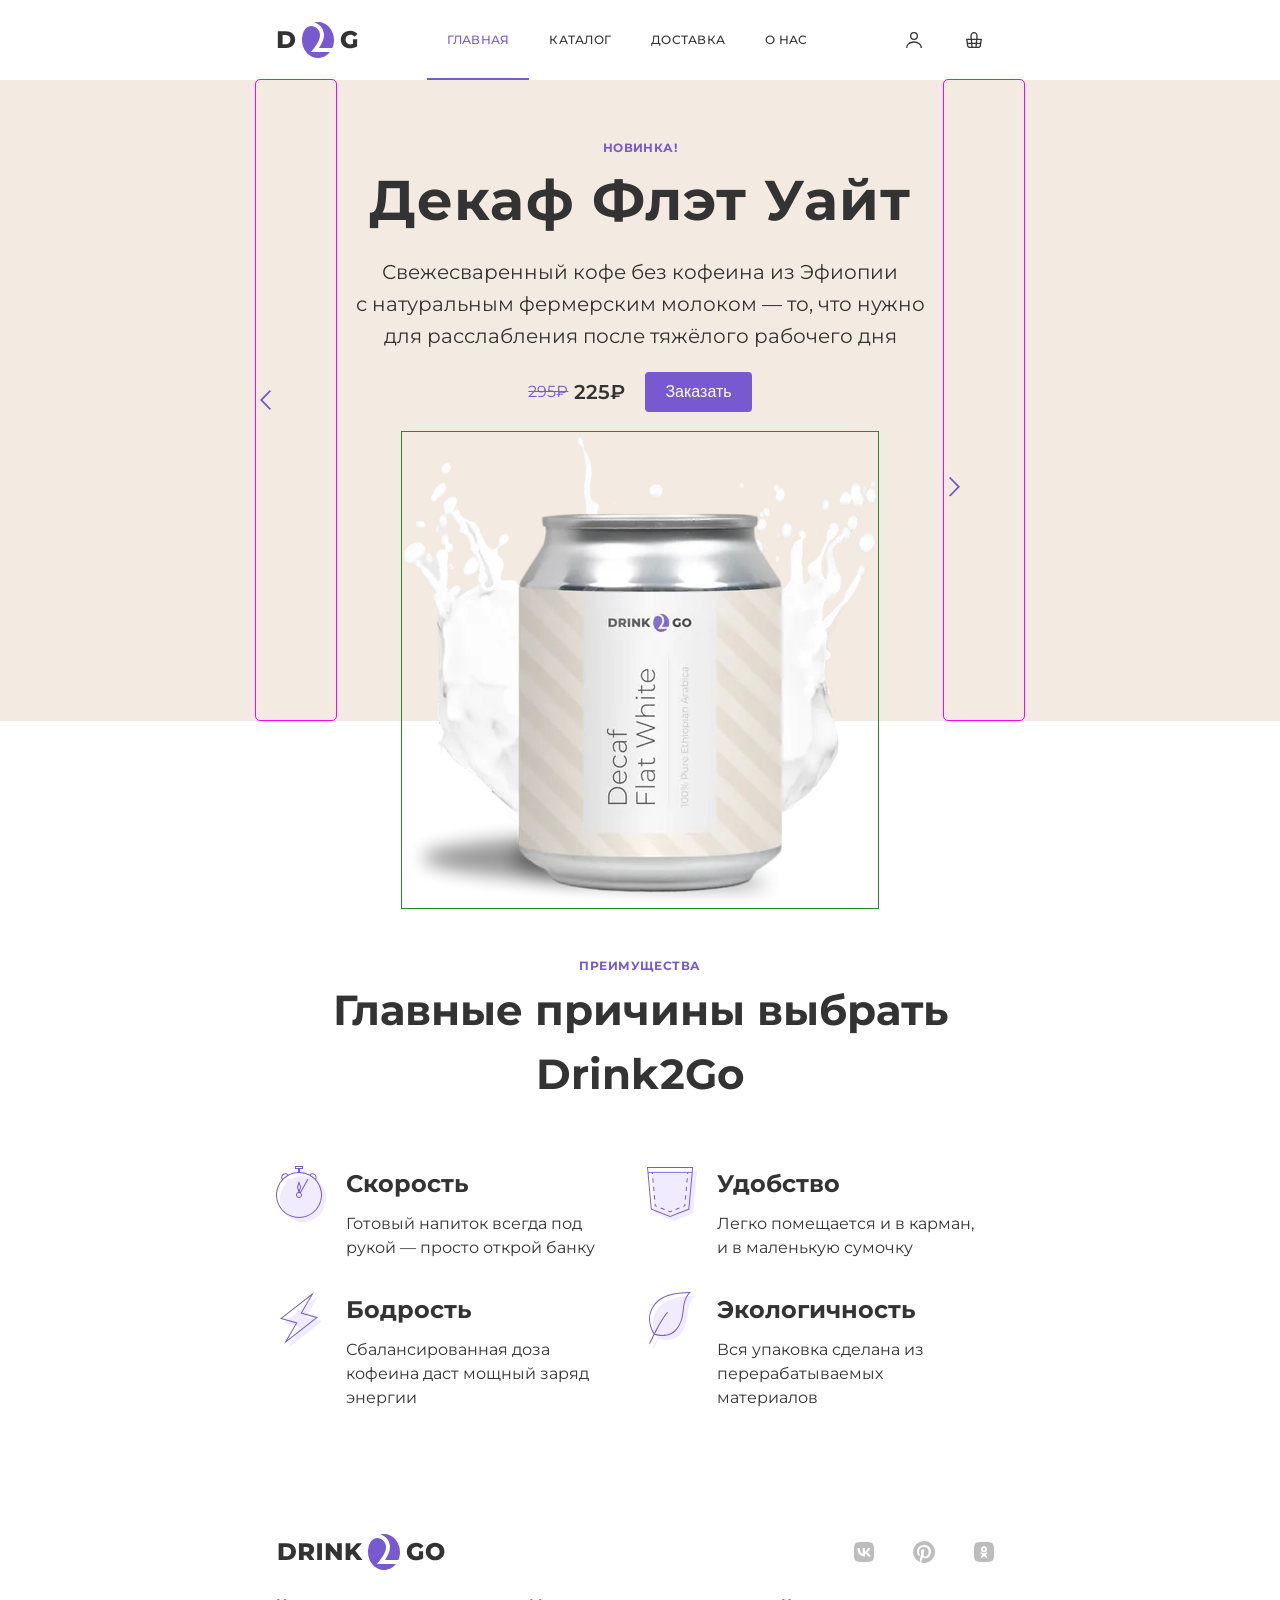
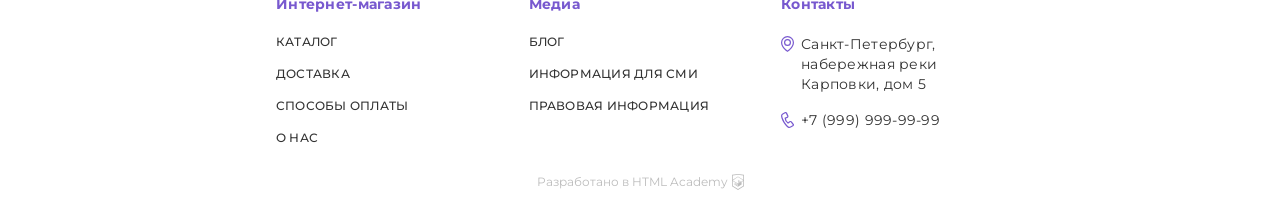
==== 1/index.html @ f4fb4e22 "Deploying to gh-pages from @ DrZhuker/drink2go-check-master@7049e1342f9054c2cfb43375302c51a72c5fd37c" ====
<!DOCTYPE html><html class="page" lang="ru"><head><meta charset="UTF-8"><title>Интернет-магазин кофейных напитков</title><meta name="viewport" content="width=device-width,initial-scale=1"><link rel="preload" href="#" type="font/woff2" as="font"><link rel="stylesheet" href="styles/styles.css"><script src="scripts/index.js" defer="defer"></script></head><body class="page__body"><header class="header container" data-test="header"><div class="header__logo-wrapper"><a class="header__logo" href="index.html"><picture><source media="(width >= 1440px)" type="image/svg+xml" width="170" height="36" srcset="images/logo-desktop.svg"><source media="(width >= 768px)" type="image/svg+xml" width="82" height="36" srcset="images/logo-tablet.svg"><img src="images/logo-mobile.svg" width="32" height="36" alt="Логотип"></picture></a><p>Интернет-магазин кофейных напитков</p></div><div class="header__user-menu user-menu"><ul class="user-menu__item"><li class="user-menu__items"><a class="user-menu__link user-menu__link--login" href="#"><span>Войти</span></a></li><li class="user-menu__items"><a class="user-menu__link user-menu__link--cart" href="#"><span>Корзина</span></a></li><li class="user-menu__items"><a class="user-menu__link user-menu__link--menu" href="#"><span class="visually-hidden">Меню</span></a></li></ul></div><nav class="header__navigation navigation navigation--close"><ul class="navigation__item"><li class="navigation__items"><a class="navigation__link navigation__link--active" href="#">Главная</a></li><li class="navigation__items"><a class="navigation__link" href="#">Каталог</a></li><li class="navigation__items"><a class="navigation__link" href="#">Доставка</a></li><li class="navigation__items"><a class="navigation__link" href="#">О нас</a></li></ul></nav></header><main class="main"><section class="hero" data-test="hero"><div class="hero__wrapper container"><button class="hero__slider-button hero__slider-button--back button"></button><div class="hero__slider"><div class="hero__description-wrapper"><h1 class="hero__title">Декаф Флэт Уайт</h1><p class="hero__promo-text">Новинка!</p><p class="hero__description">Свежесваренный кофе без кофеина из Эфиопии с&nbsp;натуральным фермерским молоком — то, что нужно для&nbsp;расслабления после тяжёлого рабочего дня</p><div class="hero__buy-wrapper"><div class="hero__cost-wrapper"><p class="hero__old-price">295₽</p><p class="hero__new-price">225₽</p></div><button class="hero__button-buy button">Заказать</button></div></div><div class="hero__image-wrapper"><picture><source media="(min-width: 1440px)" type="image/webp" width="600" height="600" srcset="images/hero-flat-white-desktop@1x.webp, images/hero-flat-white-desktop@2x.webp 2x"><source media="(min-width: 768px)" type="image/webp" width="476" height="476" srcset="images/hero-flat-white-tablet@1x.webp, images/hero-flat-white-tablet@2x.webp 2x"><source type="image/webp" width="280" height="280" srcset="images/hero-flat-white-mobile@1x.webp, images/hero-flat-white-mobile@2x.webp 2x"><source media="(min-width: 1440px)" type="image/png" width="600" height="600" srcset="images/hero-flat-white-desktop@1x.png, images/hero-flat-white-desktop@2x.png 2x"><source media="(min-width: 768px)" type="image/png" width="476" height="476" srcset="images/hero-flat-white-tablet@1x.png, images/hero-flat-white-tablet@2x.png 2x"><img class="hero__image" src="hero-flat-white-mobile@1x.png" srcset="images/images/hero-flat-white-mobile@2x.png" width="280" height="280" alt="Банка корма с курицей"></picture></div></div><button class="hero__slider-button hero__slider-button--forward button"></button></div><ul class="hero__switch"><li class="hero__switch-items"><button class="button hero__switch-button"></button></li><li class="hero__switch-items"><button class="button hero__switch-button hero__switch-button--unactive"></button></li><li class="hero__switch-items"><button class="button hero__switch-button hero__switch-button--unactive"></button></li></ul></section><section class="features container" data-test="features"><h2 class="features__title">Главные причины выбрать Drink2Go</h2><p class="features__promo-text">Преимущества</p><ul class="features__item"><li class="features__items features__items--speed"><h3 class="features__items-title">Скорость</h3><p class="features__items-description">Готовый напиток всегда под рукой — просто открой банку</p></li><li class="features__items features__items--fit"><h3 class="features__items-title">Удобство</h3><p class="features__items-description">Легко помещается и в карман, и в маленькую сумочку</p></li><li class="features__items features__items--energy"><h3 class="features__items-title">Бодрость</h3><p class="features__items-description">Сбалансированная доза кофеина даст мощный заряд энергии</p></li><li class="features__items features__items--eco"><h3 class="features__items-title">Экологичность</h3><p class="features__items-description">Вся упаковка сделана из перерабатываемых материалов</p></li></ul></section></main><footer class="footer container"><div class="footer__wrapper"><div class="footer__header divider"><div class="footer__logo-wrapper"><a class="footer__logo" href="index.html"><picture><source media="(width >= 768px)" type="image/svg+xml" width="170" height="36" srcset="images/logo-desktop.svg"><img src="images/logo-tablet.svg" width="82" height="36" alt="Логотип"></picture></a><p>Интернет-магазин кофейных напитков</p></div><ul class="footer-social-list social-list"><li class="social-list-items"><a class="social-list-link social-list-link--vk" href="#"><span class="visually-hidden">Вконтакте</span></a></li><li class="social-list-items"><a class="social-list-link social-list-link--pinterest" href="#"><span class="visually-hidden">Pinterest</span></a></li><li class="social-list-items"><a class="social-list-link social-list-link--ok" href="#"><span class="visually-hidden">Одноклассники</span></a></li></ul></div><ul class="footer__navigation"><li class="footer__navigation-items divider"><h4 class="footer__navigation-items-title">Интернет-магазин</h4><ul class="footer__shop-link-item"><li class="footer__shop-link-items"><a class="footer__shop-link" href="#">Каталог</a></li><li class="footer__shop-link-items"><a class="footer__shop-link" href="#">Доставка</a></li><li class="footer__shop-link-items"><a class="footer__shop-link" href="#">Способы оплаты</a></li><li class="footer__shop-link-items"><a class="footer__shop-link" href="#">О нас</a></li></ul></li><li class="footer__navigation-items divider"><h4 class="footer__navigation-items-title">Медиа</h4><ul class="footer__shop-link-item"><li class="footer__shop-link-items"><a class="footer__shop-link" href="#">Блог</a></li><li class="footer__shop-link-items"><a class="footer__shop-link" href="#">Информация для СМИ</a></li><li class="footer__shop-link-items"><a class="footer__shop-link" href="#">Правовая информация</a></li></ul></li><li class="footer__navigation-items divider"><h4 class="footer__navigation-items-title">Контакты</h4><ul class="footer__shop-link-item"><li class="footer__shop-link-items"><address class="footer__shop-link footer__shop-link--address">Санкт-Петербург, набережная реки Карповки, дом 5</address></li><li class="footer__shop-link-items"><a class="footer__shop-link footer__shop-link--tel" href="tel:+79999999999">+7 (999) 999-99-99</a></li></ul></li></ul></div><p class="footer__html-academy">Разработано в <a href="#">HTML Academy</a></p></footer></body></html>
---- 1/styles/styles.css ----
*,:before,:after{box-sizing:border-box}body{color:#333;flex-direction:column;min-width:320px;min-height:100vh;margin:0;font-family:Montserrat,Arial,sans-serif;font-size:14px;font-weight:400;line-height:20px;display:flex}@font-face{font-family:Montserrat;font-weight:400;font-style:normal;font-display:swap;src:url(../fonts/Montserrat-Regular.woff2)format("woff2")}@font-face{font-family:Montserrat;font-weight:500;font-style:normal;font-display:swap;src:url(../fonts/Montserrat-Medium.woff2)format("woff2")}@font-face{font-family:Montserrat;font-weight:600;font-style:normal;font-display:swap;src:url(../fonts/Montserrat-SemiBold.woff2)format("woff2")}@font-face{font-family:Montserrat;font-weight:700;font-style:normal;font-display:swap;src:url(../fonts/Montserrat-Bold.woff2)format("woff2")}@font-face{font-family:Montserrat;font-weight:800;font-style:normal;font-display:swap;src:url(../fonts/Montserrat-ExtraBold.woff2)format("woff2")}.visually-hidden{white-space:nowrap;-webkit-clip-path:inset(100%);clip-path:inset(100%);clip:rect(0 0 0 0);border:0;width:1px;height:1px;margin:-1px;padding:0;position:absolute;overflow:hidden}.button{color:#fff;text-align:center;cursor:pointer;background-color:#7859cf;border:none;border-radius:4px;padding:8px 20px;font-size:16px;font-weight:400;line-height:24px;display:flex}.button:hover,.button:focus-visible{background-color:#9070ec}.button:active{background-color:#593cac}.button:disabled{cursor:unset;background-color:#bdbdbd}.divider{position:relative}.divider:after{content:"";background-color:#f0ebff;width:100%;height:1px;position:absolute;bottom:0;left:0;box-shadow:-220px 0 #f0ebff,225px 0 #f0ebff}@media (width>=768px){.divider:after{content:none}}.container{width:320px;margin:0 auto}@media (width>=768px){.container{width:768px}}@media (width>=1440px){.container{width:1440px}}.header{color:#333;letter-spacing:.02em;text-align:center;background-color:#fff;flex-wrap:wrap;justify-content:space-between;align-items:center;font-size:12px;font-weight:500;line-height:16px;display:flex}@media (width>=768px){.header{padding-right:20px}}@media (width>=1440px){.header{padding-left:40px;padding-right:20px}}.header__logo{text-align:left;margin-right:auto;padding:12px;font-size:12px;font-weight:400;line-height:16px}@media (width>=768px){.header__logo{margin-right:0;padding-left:20px}}@media (width>=1440px){.header__logo{padding-left:0}}.header__logo img{display:block}.header__logo-wrapper{align-items:center;gap:20px;display:flex}.header__logo-wrapper p{display:none}@media (width>=1440px){.header__logo-wrapper p{text-align:left;width:150px;font-size:12px;font-weight:400;line-height:16px;display:flex}}@media (width>=768px){.header__user-menu{order:1}}.user-menu__item{flex-wrap:wrap;margin:0;padding:0;list-style:none;display:flex}@media (width>=1440px){.user-menu__item{gap:20px}}.user-menu__link{text-transform:uppercase;color:#333;justify-content:center;align-items:center;min-width:60px;min-height:60px;text-decoration:none;display:flex;position:relative}@media (width>=768px){.user-menu__link{min-height:80px}}@media (width>=1440px){.user-menu__link{padding:32px 20px 32px 44px}}.user-menu__link:before{content:"";background-color:#333;width:16px;position:absolute}.user-menu__link:hover,.user-menu__link:focus-visible{color:#7859cf}.user-menu__link:hover:before,.user-menu__link:focus-visible:before{background-color:#333}@media (width>=1440px){.user-menu__link:hover:before,.user-menu__link:focus-visible:before{background-color:#7859cf}}.user-menu__link:active{background-color:#f0ebff}.user-menu__link span{display:none}@media (width>=1440px){.user-menu__link span{display:flex}}.user-menu__link--login:before{content:"";width:16px;height:16px;position:absolute;top:50%;left:50%;transform:translate(-50%,-50%);-webkit-mask-image:url(../icons/stack.svg#icon-user);mask-image:url(../icons/stack.svg#icon-user);-webkit-mask-position:50%;mask-position:50%;-webkit-mask-size:16px 16px;mask-size:16px 16px;-webkit-mask-repeat:no-repeat;mask-repeat:no-repeat}@media (width>=1440px){.user-menu__link--login:before{left:28px}}.user-menu__link--cart:before{content:"";width:16px;height:16px;position:absolute;top:50%;left:50%;transform:translate(-50%,-50%);-webkit-mask-image:url(../icons/stack.svg#icon-cart);mask-image:url(../icons/stack.svg#icon-cart);-webkit-mask-position:50%;mask-position:50%;-webkit-mask-size:16px 16px;mask-size:16px 16px;-webkit-mask-repeat:no-repeat;mask-repeat:no-repeat}@media (width>=1440px){.user-menu__link--cart:before{left:20px}}.user-menu__link--menu:before{content:"";width:16px;height:16px;position:absolute;top:50%;left:50%;transform:translate(-50%,-50%);-webkit-mask-image:url(../icons/stack.svg#icon-menu-default);mask-image:url(../icons/stack.svg#icon-menu-default);-webkit-mask-position:50%;mask-position:50%;-webkit-mask-size:16px 16px;mask-size:16px 16px;-webkit-mask-repeat:no-repeat;mask-repeat:no-repeat}.user-menu__link--menu-opened:before{content:"";width:16px;height:16px;position:absolute;top:50%;left:50%;transform:translate(-50%,-50%);-webkit-mask-image:url(../icons/stack.svg#icon-menu-opened);mask-image:url(../icons/stack.svg#icon-menu-opened);-webkit-mask-position:50%;mask-position:50%;-webkit-mask-size:16px 16px;mask-size:16px 16px;-webkit-mask-repeat:no-repeat;mask-repeat:no-repeat}@media (width>=768px){.user-menu__link--menu{display:none}}.navigation{justify-content:center;align-items:center;display:flex;position:relative}.navigation--close{display:none}@media (width>=768px){.navigation--close{display:flex}}.navigation__item{z-index:10;background-color:#fff;flex-wrap:wrap;margin:0;padding:0;list-style:none;display:flex;position:absolute;top:30px;left:-320px}@media (width>=768px){.navigation__item{position:relative;top:auto;left:auto}}.navigation__items{position:relative}.navigation__items:after{content:"";background-color:#f0ebff;width:100%;height:1px;position:absolute;bottom:0;left:0;box-shadow:-220px 0 #f0ebff,225px 0 #f0ebff}@media (width>=768px){.navigation__items:after{content:none}}.navigation__items:first-child:before{content:"";background-color:#f0ebff;width:100%;height:1px;position:absolute;top:0;left:0;box-shadow:-220px 0 #f0ebff,225px 0 #f0ebff}@media (width>=768px){.navigation__items:first-child:before{content:none}}.navigation__link{text-transform:uppercase;color:#333;justify-content:center;align-items:center;width:320px;padding:20px;text-decoration:none;display:flex}@media (width>=768px){.navigation__link{width:auto;padding:32px 20px}}@media (width>=1440px){.navigation__link:hover,.navigation__link:focus-visible{color:#7859cf}}.navigation__link:active{background-color:#f0ebff}@media (width>=768px){.navigation__link--active{color:#7859cf;position:relative}.navigation__link--active:after{content:"";background-color:#7859cf;width:100%;height:2px;position:absolute;bottom:0;left:0}}.main{flex-grow:1}.hero{background-color:#f3ebe1}@media (width>=1440px){.hero{flex-direction:column;align-items:center;display:flex}}.hero__wrapper{flex-wrap:wrap;justify-content:space-between;align-items:flex-start;width:320px;display:flex}@media (width>=768px){.hero__wrapper{width:768px;margin-bottom:187px}}@media (width>=1440px){.hero__wrapper{width:1440px;margin-bottom:0}}.hero__slider-button{background-color:unset;outline:1px solid #f0f;width:20px;min-height:656px;padding:0}@media (width>=768px){.hero__slider-button{width:80px;min-height:640px}}@media (width>=1440px){.hero__slider-button{min-height:714px}}.hero__slider-button--back{position:relative}.hero__slider-button--back:after{content:"";background-color:#7859cf;width:20px;height:20px;position:absolute;top:50%;transform:translateY(-50%);-webkit-mask-image:url(../icons/stack.svg#icon-button-arrow);mask-image:url(../icons/stack.svg#icon-button-arrow);-webkit-mask-position:50%;mask-position:50%;-webkit-mask-size:20px 20px;mask-size:20px 20px;-webkit-mask-repeat:no-repeat;mask-repeat:no-repeat}.hero__slider-button--forward:after{content:"";background-color:#7859cf;width:20px;height:20px;position:absolute;top:50%;transform:translateY(134%)rotate(180deg);-webkit-mask-image:url(../icons/stack.svg#icon-button-arrow);mask-image:url(../icons/stack.svg#icon-button-arrow);-webkit-mask-position:50%;mask-position:50%;-webkit-mask-size:20px 20px;mask-size:20px 20px;-webkit-mask-repeat:no-repeat;mask-repeat:no-repeat}.hero__slider{flex-flow:column wrap;align-items:center;gap:10px;width:280px;display:flex}@media (width>=768px){.hero__slider{gap:unset;width:608px}}@media (width>=1440px){.hero__slider{flex-direction:row;align-items:flex-start;gap:30px;width:1280px}}.hero__description-wrapper{flex-flow:column wrap;align-items:center;gap:10px;width:280px;padding-top:20px;display:flex}@media (width>=768px){.hero__description-wrapper{gap:unset;min-width:608px;padding-top:60px}}@media (width>=1440px){.hero__description-wrapper{align-items:flex-start;padding-top:180px}}.hero__image-wrapper{outline:1px solid #228b22;order:-2;display:flex}@media (width>=768px){.hero__image-wrapper{order:1;margin-bottom:-187px}}@media (width>=1440px){.hero__image-wrapper{order:-2;margin-bottom:0;padding-top:30px}}.hero__image{display:flex}.hero__promo-text{letter-spacing:.04em;text-align:center;text-transform:uppercase;color:#7859cf;order:-1;margin:0;font-size:12px;font-weight:700;line-height:16px;display:flex}@media (width>=768px){.hero__promo-text{margin-bottom:4px}}.hero__title{letter-spacing:.02em;text-align:center;margin:0;font-size:36px;font-weight:700;line-height:48px}@media (width>=768px){.hero__title{letter-spacing:.02em;text-align:center;margin-bottom:16px;font-size:56px;font-weight:700;line-height:80px}}.hero__description{text-align:center;margin:0;font-size:14px;font-weight:400;line-height:20px;display:flex}@media (width>=768px){.hero__description{text-align:center;margin-bottom:20px;font-size:20px;font-weight:400;line-height:32px}}@media (width>=1440px){.hero__description{text-align:left;margin-bottom:40px}}.hero__buy-wrapper{flex-wrap:wrap;align-items:center;gap:20px;display:flex}@media (width>=768px){.hero__buy-wrapper{margin-bottom:20px}}.hero__cost-wrapper{flex-wrap:wrap;align-items:center;gap:6px;display:flex}.hero__old-price{text-align:left;color:#7859cf;margin:0;font-size:16px;font-weight:400;line-height:32px;text-decoration:line-through}.hero__new-price{text-align:left;margin:0;font-size:20px;font-weight:600;line-height:32px}.hero__switch{margin:0;list-style:none;display:none}@media (width>=1440px){.hero__switch{gap:8px;margin-top:-73px;margin-bottom:70px;display:flex}}.hero__switch-button{border-radius:0;width:64px;height:4px;padding:0}.hero__switch-button--unactive{background-color:#fff}.features{flex-flow:column wrap;align-items:center;padding:50px 20px 60px;display:flex}.features__title{text-align:center;margin:0 0 36px;font-size:24px;font-weight:700;line-height:36px}@media (width>=768px){.features__title{text-align:center;margin-bottom:60px;font-size:42px;line-height:64px}}@media (width>=1440px){.features__title{margin-bottom:80px}}.features__promo-text{letter-spacing:.04em;text-align:center;text-transform:uppercase;color:#7859cf;order:-2;margin:0 0 4px;font-size:12px;font-weight:700;line-height:16px}.features__item{flex-wrap:wrap;gap:32px;margin:0;padding:0;list-style:none;display:flex}.features__items{text-align:center}@media (width>=768px){.features__items{max-width:339px}}@media (width>=1440px){.features__items{max-width:318px}}.features__items-title{text-align:center;margin:0 0 4px;padding-top:66px;font-size:18px;font-weight:700;line-height:32px}@media (width>=768px){.features__items-title{text-align:left;margin-bottom:10px;padding-top:0;padding-left:70px;font-size:24px;line-height:36px}}@media (width>=1440px){.features__items-title{text-align:center;padding-top:66px;padding-left:0}}.features__items-description{text-align:center;margin:0;font-size:14px;font-weight:400;line-height:20px}@media (width>=768px){.features__items-description{text-align:left;padding-left:70px;font-size:16px;line-height:24px}}@media (width>=1440px){.features__items-description{text-align:center;padding-left:0}}.features__items--speed{background-image:url(../icons/stack.svg#icon-speed);background-position:top;background-repeat:no-repeat;background-size:50px 56px}@media (width>=768px){.features__items--speed{background-position:0 0}}@media (width>=1440px){.features__items--speed{background-position:top}}.features__items--fit{background-image:url(../icons/stack.svg#icon-fit);background-position:top;background-repeat:no-repeat;background-size:50px 56px}@media (width>=768px){.features__items--fit{background-position:0 0}}@media (width>=1440px){.features__items--fit{background-position:top}}.features__items--energy{background-image:url(../icons/stack.svg#icon-energy);background-position:top;background-repeat:no-repeat;background-size:50px 56px}@media (width>=768px){.features__items--energy{background-position:0 0}}@media (width>=1440px){.features__items--energy{background-position:top}}.features__items--eco{background-image:url(../icons/stack.svg#icon-eco);background-position:top;background-repeat:no-repeat;background-size:50px 56px}@media (width>=768px){.features__items--eco{background-position:0 0}}@media (width>=1440px){.features__items--eco{background-position:top}}.footer{padding:20px}@media (width>=768px){.footer{padding-top:40px}}.footer__wrapper{flex-flow:column wrap;display:flex}@media (width>=1440px){.footer__wrapper{flex-direction:row;justify-content:space-between}}.footer__header{flex-wrap:wrap;justify-content:space-between;gap:38px;padding:22px 0;display:flex;position:relative}@media (width>=1440px){.footer__header{flex-direction:column;gap:50px;padding:0}}.footer__logo-wrapper{flex-wrap:wrap;display:flex}@media (width>=1440px){.footer__logo-wrapper{flex-direction:column;gap:10px}}.footer__logo-wrapper p{margin:0;display:none}@media (width>=1440px){.footer__logo-wrapper p{display:flex}}.footer__logo{align-items:center;display:flex}.footer__logo img{display:flex}.footer__navigation{flex-flow:column wrap;margin:0;padding:0;list-style:none;display:flex}@media (width>=768px){.footer__navigation{flex-direction:row;justify-content:space-between}}.footer__navigation-items{padding:20px 0}@media (width>=768px){.footer__navigation-items{min-width:222px;padding:0}}@media (width>=1440px){.footer__navigation-items{min-width:317px}}.footer__navigation-items-title{letter-spacing:.02em;text-align:left;color:#7859cf;margin:0 0 12px;font-size:14px;font-weight:700;line-height:20px}.footer__shop-link-item{flex-flow:column wrap;margin:0;padding:0;list-style:none;display:flex}.footer__shop-link{letter-spacing:.02em;text-align:left;color:#333;text-transform:uppercase;padding:8px 0;font-size:12px;font-weight:500;line-height:16px;text-decoration:none;display:flex}@media (width>=1440px){.footer__shop-link:hover,.footer__shop-link:focus-visible{color:#9070ec}}.footer__shop-link:active{color:#593cac}.footer__shop-link--address{text-align:left;color:#333;text-transform:none;cursor:unset;max-width:223px;padding-left:20px;font-family:Montserrat,Arial,sans-serif;font-size:14px;font-style:normal;font-weight:400;line-height:20px;position:relative}@media (width>=1440px){.footer__shop-link--address{max-width:318px}}.footer__shop-link--address:hover,.footer__shop-link--address:focus-visible,.footer__shop-link--address:active{color:#333}.footer__shop-link--address:after{content:"";background-color:#7859cf;width:13px;height:16px;position:absolute;top:10px;left:0;-webkit-mask-image:url(../icons/stack.svg#icon-hint);mask-image:url(../icons/stack.svg#icon-hint);-webkit-mask-position:50%;mask-position:50%;-webkit-mask-size:13px 16px;mask-size:13px 16px;-webkit-mask-repeat:no-repeat;mask-repeat:no-repeat}.footer__shop-link--tel{text-align:left;color:#333;text-transform:none;padding-left:20px;font-family:Montserrat,Arial,sans-serif;font-size:14px;font-style:normal;font-weight:400;line-height:20px;position:relative}.footer__shop-link--tel:after{content:"";background-color:#7859cf;width:13px;height:16px;position:absolute;top:10px;left:0;-webkit-mask-image:url(../icons/stack.svg#icon-tel);mask-image:url(../icons/stack.svg#icon-tel);-webkit-mask-position:50%;mask-position:50%;-webkit-mask-size:13px 16px;mask-size:13px 16px;-webkit-mask-repeat:no-repeat;mask-repeat:no-repeat}.footer__html-academy{text-align:left;color:#bdbdbd;justify-content:center;gap:3px;margin:0;padding-top:20px;font-size:12px;font-weight:400;line-height:16px;display:flex}.footer__html-academy a{text-align:left;color:#bdbdbd;padding-right:16px;font-size:12px;font-weight:400;line-height:16px;text-decoration:none;display:flex;position:relative}.footer__html-academy a:after{content:"";background-color:#bdbdbd;width:12px;height:16px;position:absolute;right:0;-webkit-mask-image:url(../icons/stack.svg#icon-htmlacademy);mask-image:url(../icons/stack.svg#icon-htmlacademy);-webkit-mask-position:50%;mask-position:50%;-webkit-mask-size:12px 16px;mask-size:12px 16px;-webkit-mask-repeat:no-repeat;mask-repeat:no-repeat}@media (width>=1440px){.footer__html-academy a:hover,.footer__html-academy a:focus-visible{color:#9070ec}}.footer__html-academy a:active{color:#593cac}@media (width>=1440px){.footer__html-academy a:hover:after,.footer__html-academy a:focus-visible:after{background-color:#9070ec}}.footer__html-academy a:active:after{background-color:#593cac}.social-list{gap:20px;margin:0;padding:0;list-style:none;display:flex}.social-list-link{justify-content:center;align-items:center;min-width:40px;min-height:40px;display:flex;position:relative}.social-list-link:before{content:"";background-color:#bdbdbd;position:absolute}@media (width>=1440px){.social-list-link:hover:before,.social-list-link:focus-visible:before{background-color:#f0ebff}}.social-list-link:active:before{background-color:#7859cf}.social-list-link--vk:before{content:"";width:20px;height:20px;position:absolute;-webkit-mask-image:url(../icons/stack.svg#icon-vk);mask-image:url(../icons/stack.svg#icon-vk);-webkit-mask-position:50%;mask-position:50%;-webkit-mask-size:20px 20px;mask-size:20px 20px;-webkit-mask-repeat:no-repeat;mask-repeat:no-repeat}.social-list-link--pinterest:before{content:"";width:22px;height:22px;position:absolute;-webkit-mask-image:url(../icons/stack.svg#icon-pinterest);mask-image:url(../icons/stack.svg#icon-pinterest);-webkit-mask-position:50%;mask-position:50%;-webkit-mask-size:22px 22px;mask-size:22px 22px;-webkit-mask-repeat:no-repeat;mask-repeat:no-repeat}.social-list-link--ok:before{content:"";width:20px;height:20px;position:absolute;-webkit-mask-image:url(../icons/stack.svg#icon-ok);mask-image:url(../icons/stack.svg#icon-ok);-webkit-mask-position:50%;mask-position:50%;-webkit-mask-size:20px 20px;mask-size:20px 20px;-webkit-mask-repeat:no-repeat;mask-repeat:no-repeat}
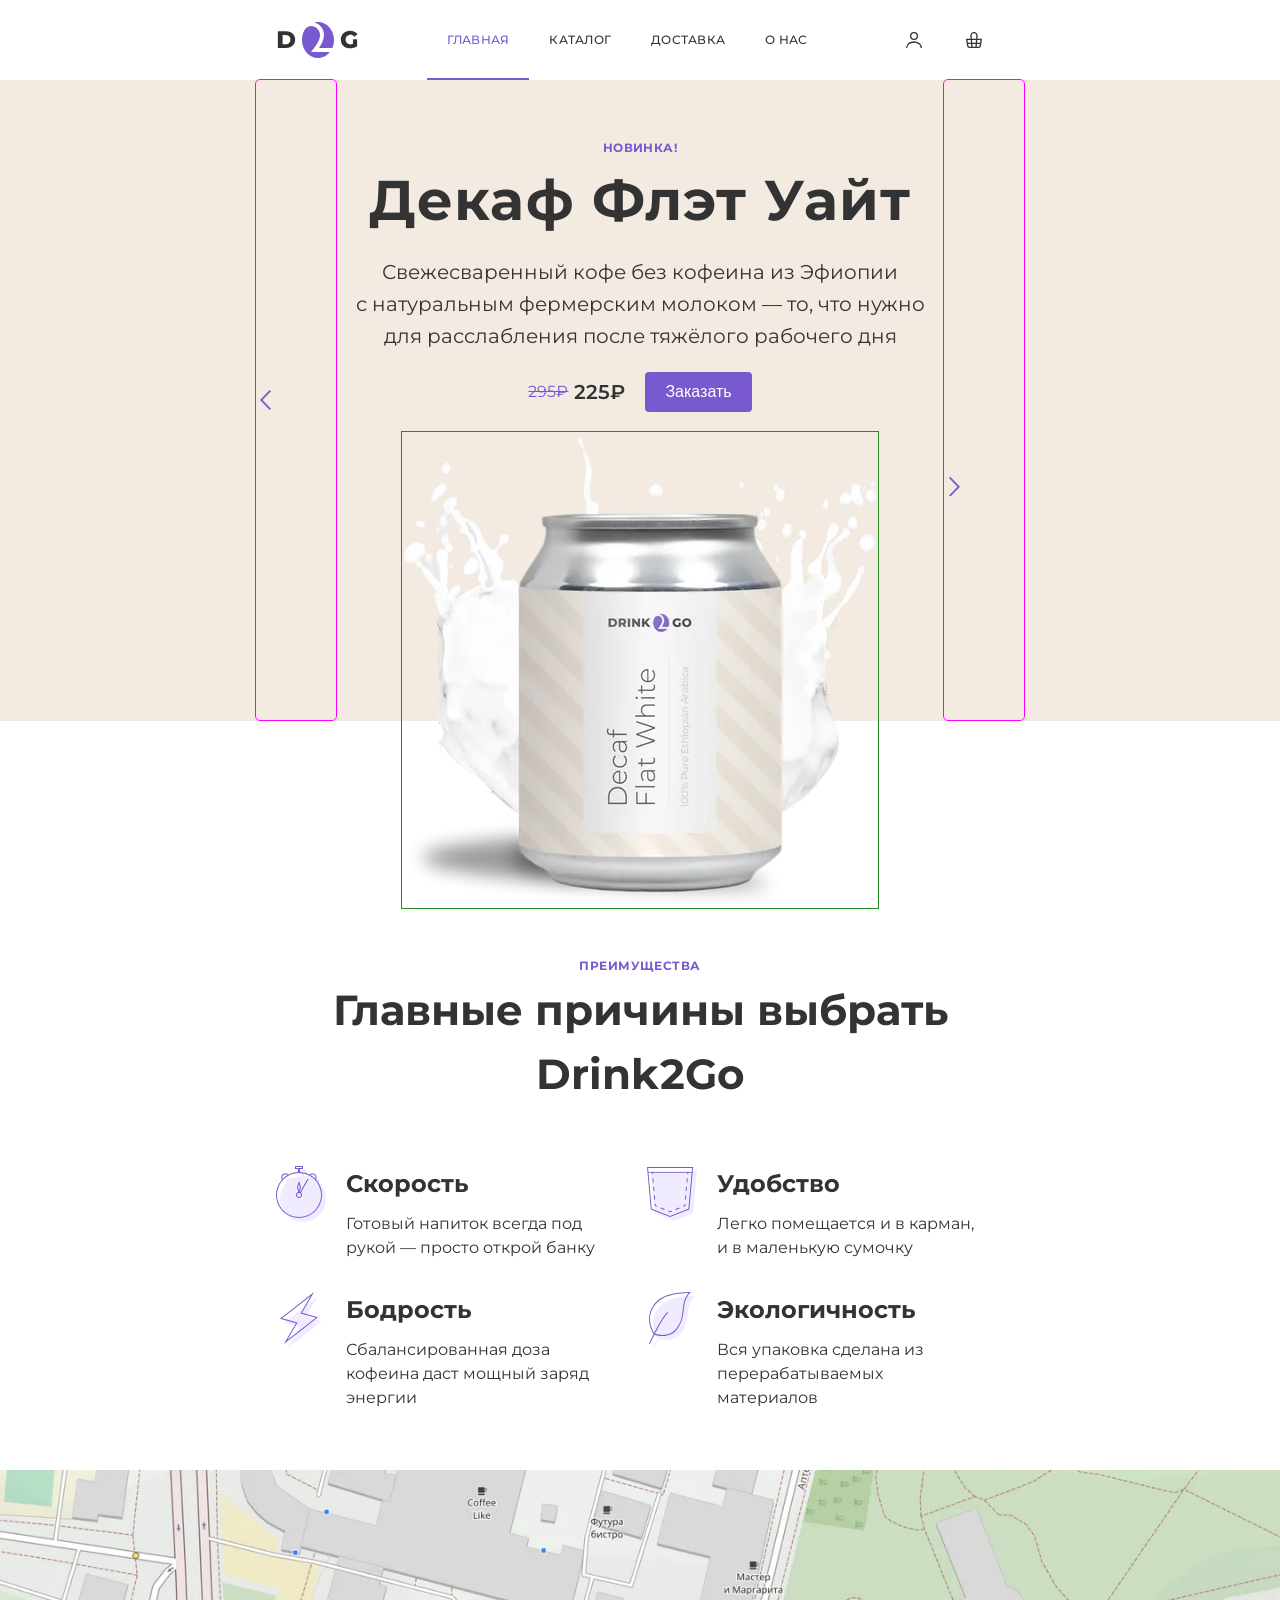
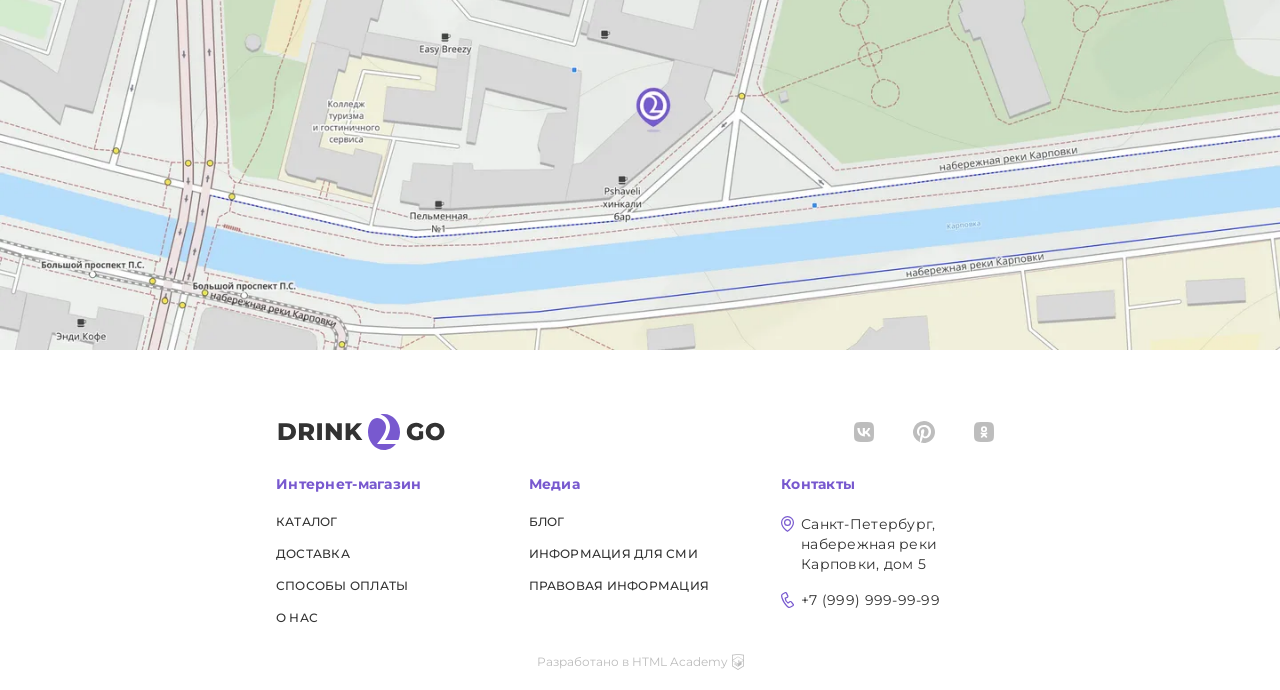
==== commit 4867e958: "Deploying to gh-pages from @ DrZhuker/drink2go-check-master@7049e1342f9054c2cfb43375302c51a72c5fd37c" ====
--- a/1/index.html
+++ b/1/index.html
@@ -1 +1 @@
-<!DOCTYPE html><html class="page" lang="ru"><head><meta charset="UTF-8"><title>Интернет-магазин кофейных напитков</title><meta name="viewport" content="width=device-width,initial-scale=1"><link rel="preload" href="#" type="font/woff2" as="font"><link rel="stylesheet" href="styles/styles.css"><script src="scripts/index.js" defer="defer"></script></head><body class="page__body"><header class="header container" data-test="header"><div class="header__logo-wrapper"><a class="header__logo" href="index.html"><picture><source media="(width >= 1440px)" type="image/svg+xml" width="170" height="36" srcset="images/logo-desktop.svg"><source media="(width >= 768px)" type="image/svg+xml" width="82" height="36" srcset="images/logo-tablet.svg"><img src="images/logo-mobile.svg" width="32" height="36" alt="Логотип"></picture></a><p>Интернет-магазин кофейных напитков</p></div><div class="header__user-menu user-menu"><ul class="user-menu__item"><li class="user-menu__items"><a class="user-menu__link user-menu__link--login" href="#"><span>Войти</span></a></li><li class="user-menu__items"><a class="user-menu__link user-menu__link--cart" href="#"><span>Корзина</span></a></li><li class="user-menu__items"><a class="user-menu__link user-menu__link--menu" href="#"><span class="visually-hidden">Меню</span></a></li></ul></div><nav class="header__navigation navigation navigation--close"><ul class="navigation__item"><li class="navigation__items"><a class="navigation__link navigation__link--active" href="#">Главная</a></li><li class="navigation__items"><a class="navigation__link" href="#">Каталог</a></li><li class="navigation__items"><a class="navigation__link" href="#">Доставка</a></li><li class="navigation__items"><a class="navigation__link" href="#">О нас</a></li></ul></nav></header><main class="main"><section class="hero" data-test="hero"><div class="hero__wrapper container"><button class="hero__slider-button hero__slider-button--back button"></button><div class="hero__slider"><div class="hero__description-wrapper"><h1 class="hero__title">Декаф Флэт Уайт</h1><p class="hero__promo-text">Новинка!</p><p class="hero__description">Свежесваренный кофе без кофеина из Эфиопии с&nbsp;натуральным фермерским молоком — то, что нужно для&nbsp;расслабления после тяжёлого рабочего дня</p><div class="hero__buy-wrapper"><div class="hero__cost-wrapper"><p class="hero__old-price">295₽</p><p class="hero__new-price">225₽</p></div><button class="hero__button-buy button">Заказать</button></div></div><div class="hero__image-wrapper"><picture><source media="(min-width: 1440px)" type="image/webp" width="600" height="600" srcset="images/hero-flat-white-desktop@1x.webp, images/hero-flat-white-desktop@2x.webp 2x"><source media="(min-width: 768px)" type="image/webp" width="476" height="476" srcset="images/hero-flat-white-tablet@1x.webp, images/hero-flat-white-tablet@2x.webp 2x"><source type="image/webp" width="280" height="280" srcset="images/hero-flat-white-mobile@1x.webp, images/hero-flat-white-mobile@2x.webp 2x"><source media="(min-width: 1440px)" type="image/png" width="600" height="600" srcset="images/hero-flat-white-desktop@1x.png, images/hero-flat-white-desktop@2x.png 2x"><source media="(min-width: 768px)" type="image/png" width="476" height="476" srcset="images/hero-flat-white-tablet@1x.png, images/hero-flat-white-tablet@2x.png 2x"><img class="hero__image" src="hero-flat-white-mobile@1x.png" srcset="images/images/hero-flat-white-mobile@2x.png" width="280" height="280" alt="Банка корма с курицей"></picture></div></div><button class="hero__slider-button hero__slider-button--forward button"></button></div><ul class="hero__switch"><li class="hero__switch-items"><button class="button hero__switch-button"></button></li><li class="hero__switch-items"><button class="button hero__switch-button hero__switch-button--unactive"></button></li><li class="hero__switch-items"><button class="button hero__switch-button hero__switch-button--unactive"></button></li></ul></section><section class="features container" data-test="features"><h2 class="features__title">Главные причины выбрать Drink2Go</h2><p class="features__promo-text">Преимущества</p><ul class="features__item"><li class="features__items features__items--speed"><h3 class="features__items-title">Скорость</h3><p class="features__items-description">Готовый напиток всегда под рукой — просто открой банку</p></li><li class="features__items features__items--fit"><h3 class="features__items-title">Удобство</h3><p class="features__items-description">Легко помещается и в карман, и в маленькую сумочку</p></li><li class="features__items features__items--energy"><h3 class="features__items-title">Бодрость</h3><p class="features__items-description">Сбалансированная доза кофеина даст мощный заряд энергии</p></li><li class="features__items features__items--eco"><h3 class="features__items-title">Экологичность</h3><p class="features__items-description">Вся упаковка сделана из перерабатываемых материалов</p></li></ul></section></main><footer class="footer container"><div class="footer__wrapper"><div class="footer__header divider"><div class="footer__logo-wrapper"><a class="footer__logo" href="index.html"><picture><source media="(width >= 768px)" type="image/svg+xml" width="170" height="36" srcset="images/logo-desktop.svg"><img src="images/logo-tablet.svg" width="82" height="36" alt="Логотип"></picture></a><p>Интернет-магазин кофейных напитков</p></div><ul class="footer-social-list social-list"><li class="social-list-items"><a class="social-list-link social-list-link--vk" href="#"><span class="visually-hidden">Вконтакте</span></a></li><li class="social-list-items"><a class="social-list-link social-list-link--pinterest" href="#"><span class="visually-hidden">Pinterest</span></a></li><li class="social-list-items"><a class="social-list-link social-list-link--ok" href="#"><span class="visually-hidden">Одноклассники</span></a></li></ul></div><ul class="footer__navigation"><li class="footer__navigation-items divider"><h4 class="footer__navigation-items-title">Интернет-магазин</h4><ul class="footer__shop-link-item"><li class="footer__shop-link-items"><a class="footer__shop-link" href="#">Каталог</a></li><li class="footer__shop-link-items"><a class="footer__shop-link" href="#">Доставка</a></li><li class="footer__shop-link-items"><a class="footer__shop-link" href="#">Способы оплаты</a></li><li class="footer__shop-link-items"><a class="footer__shop-link" href="#">О нас</a></li></ul></li><li class="footer__navigation-items divider"><h4 class="footer__navigation-items-title">Медиа</h4><ul class="footer__shop-link-item"><li class="footer__shop-link-items"><a class="footer__shop-link" href="#">Блог</a></li><li class="footer__shop-link-items"><a class="footer__shop-link" href="#">Информация для СМИ</a></li><li class="footer__shop-link-items"><a class="footer__shop-link" href="#">Правовая информация</a></li></ul></li><li class="footer__navigation-items divider"><h4 class="footer__navigation-items-title">Контакты</h4><ul class="footer__shop-link-item"><li class="footer__shop-link-items"><address class="footer__shop-link footer__shop-link--address">Санкт-Петербург, набережная реки Карповки, дом 5</address></li><li class="footer__shop-link-items"><a class="footer__shop-link footer__shop-link--tel" href="tel:+79999999999">+7 (999) 999-99-99</a></li></ul></li></ul></div><p class="footer__html-academy">Разработано в <a href="#">HTML Academy</a></p></footer></body></html>+<!DOCTYPE html><html class="page" lang="ru"><head><meta charset="UTF-8"><title>Интернет-магазин кофейных напитков</title><meta name="viewport" content="width=device-width,initial-scale=1"><link rel="preload" href="#" type="font/woff2" as="font"><link rel="stylesheet" href="styles/styles.css"><script src="scripts/index.js" defer="defer"></script></head><body class="page__body"><header class="header container" data-test="header"><div class="header__logo-wrapper"><a class="header__logo" href="index.html"><picture><source media="(width >= 1440px)" type="image/svg+xml" width="170" height="36" srcset="images/logo-desktop.svg"><source media="(width >= 768px)" type="image/svg+xml" width="82" height="36" srcset="images/logo-tablet.svg"><img src="images/logo-mobile.svg" width="32" height="36" alt="Логотип"></picture></a><p>Интернет-магазин кофейных напитков</p></div><div class="header__user-menu user-menu"><ul class="user-menu__item"><li class="user-menu__items"><a class="user-menu__link user-menu__link--login" href="#"><span>Войти</span></a></li><li class="user-menu__items"><a class="user-menu__link user-menu__link--cart" href="#"><span>Корзина</span></a></li><li class="user-menu__items"><a class="user-menu__link user-menu__link--menu" href="#"><span class="visually-hidden">Меню</span></a></li></ul></div><nav class="header__navigation navigation navigation--close"><ul class="navigation__item"><li class="navigation__items"><a class="navigation__link navigation__link--active" href="#">Главная</a></li><li class="navigation__items"><a class="navigation__link" href="#">Каталог</a></li><li class="navigation__items"><a class="navigation__link" href="#">Доставка</a></li><li class="navigation__items"><a class="navigation__link" href="#">О нас</a></li></ul></nav></header><main class="main"><section class="hero" data-test="hero"><div class="hero__wrapper container"><button class="hero__slider-button hero__slider-button--back button"></button><div class="hero__slider"><div class="hero__description-wrapper"><h1 class="hero__title">Декаф Флэт Уайт</h1><p class="hero__promo-text">Новинка!</p><p class="hero__description">Свежесваренный кофе без кофеина из Эфиопии с&nbsp;натуральным фермерским молоком — то, что нужно для&nbsp;расслабления после тяжёлого рабочего дня</p><div class="hero__buy-wrapper"><div class="hero__cost-wrapper"><p class="hero__old-price">295₽</p><p class="hero__new-price">225₽</p></div><button class="hero__button-buy button">Заказать</button></div></div><div class="hero__image-wrapper"><picture><source media="(min-width: 1440px)" type="image/webp" width="600" height="600" srcset="images/hero-flat-white-desktop@1x.webp, images/hero-flat-white-desktop@2x.webp 2x"><source media="(min-width: 768px)" type="image/webp" width="476" height="476" srcset="images/hero-flat-white-tablet@1x.webp, images/hero-flat-white-tablet@2x.webp 2x"><source type="image/webp" width="280" height="280" srcset="images/hero-flat-white-mobile@1x.webp, images/hero-flat-white-mobile@2x.webp 2x"><source media="(min-width: 1440px)" type="image/png" width="600" height="600" srcset="images/hero-flat-white-desktop@1x.png, images/hero-flat-white-desktop@2x.png 2x"><source media="(min-width: 768px)" type="image/png" width="476" height="476" srcset="images/hero-flat-white-tablet@1x.png, images/hero-flat-white-tablet@2x.png 2x"><img class="hero__image" src="hero-flat-white-mobile@1x.png" srcset="images/images/hero-flat-white-mobile@2x.png" width="280" height="280" alt="Банка корма с курицей"></picture></div></div><button class="hero__slider-button hero__slider-button--forward button"></button></div><ul class="hero__switch"><li class="hero__switch-items"><button class="button hero__switch-button"></button></li><li class="hero__switch-items"><button class="button hero__switch-button hero__switch-button--unactive"></button></li><li class="hero__switch-items"><button class="button hero__switch-button hero__switch-button--unactive"></button></li></ul></section><section class="features container" data-test="features"><h2 class="features__title">Главные причины выбрать Drink2Go</h2><p class="features__promo-text">Преимущества</p><ul class="features__item"><li class="features__items features__items--speed"><h3 class="features__items-title">Скорость</h3><p class="features__items-description">Готовый напиток всегда под рукой — просто открой банку</p></li><li class="features__items features__items--fit"><h3 class="features__items-title">Удобство</h3><p class="features__items-description">Легко помещается и в карман, и в маленькую сумочку</p></li><li class="features__items features__items--energy"><h3 class="features__items-title">Бодрость</h3><p class="features__items-description">Сбалансированная доза кофеина даст мощный заряд энергии</p></li><li class="features__items features__items--eco"><h3 class="features__items-title">Экологичность</h3><p class="features__items-description">Вся упаковка сделана из перерабатываемых материалов</p></li></ul></section><section class="map"><div class="map__wrapper"></div></section></main><footer class="footer container"><div class="footer__wrapper"><div class="footer__header divider"><div class="footer__logo-wrapper"><a class="footer__logo" href="index.html"><picture><source media="(width >= 768px)" type="image/svg+xml" width="170" height="36" srcset="images/logo-desktop.svg"><img src="images/logo-tablet.svg" width="82" height="36" alt="Логотип"></picture></a><p>Интернет-магазин кофейных напитков</p></div><ul class="footer-social-list social-list"><li class="social-list-items"><a class="social-list-link social-list-link--vk" href="#"><span class="visually-hidden">Вконтакте</span></a></li><li class="social-list-items"><a class="social-list-link social-list-link--pinterest" href="#"><span class="visually-hidden">Pinterest</span></a></li><li class="social-list-items"><a class="social-list-link social-list-link--ok" href="#"><span class="visually-hidden">Одноклассники</span></a></li></ul></div><ul class="footer__navigation"><li class="footer__navigation-items divider"><h4 class="footer__navigation-items-title">Интернет-магазин</h4><ul class="footer__shop-link-item"><li class="footer__shop-link-items"><a class="footer__shop-link" href="#">Каталог</a></li><li class="footer__shop-link-items"><a class="footer__shop-link" href="#">Доставка</a></li><li class="footer__shop-link-items"><a class="footer__shop-link" href="#">Способы оплаты</a></li><li class="footer__shop-link-items"><a class="footer__shop-link" href="#">О нас</a></li></ul></li><li class="footer__navigation-items divider"><h4 class="footer__navigation-items-title">Медиа</h4><ul class="footer__shop-link-item"><li class="footer__shop-link-items"><a class="footer__shop-link" href="#">Блог</a></li><li class="footer__shop-link-items"><a class="footer__shop-link" href="#">Информация для СМИ</a></li><li class="footer__shop-link-items"><a class="footer__shop-link" href="#">Правовая информация</a></li></ul></li><li class="footer__navigation-items divider"><h4 class="footer__navigation-items-title">Контакты</h4><ul class="footer__shop-link-item"><li class="footer__shop-link-items"><address class="footer__shop-link footer__shop-link--address">Санкт-Петербург, набережная реки Карповки, дом 5</address></li><li class="footer__shop-link-items"><a class="footer__shop-link footer__shop-link--tel" href="tel:+79999999999">+7 (999) 999-99-99</a></li></ul></li></ul></div><p class="footer__html-academy">Разработано в <a href="#">HTML Academy</a></p></footer></body></html>
--- a/1/styles/styles.css
+++ b/1/styles/styles.css
@@ -1 +1 @@
-*,:before,:after{box-sizing:border-box}body{color:#333;flex-direction:column;min-width:320px;min-height:100vh;margin:0;font-family:Montserrat,Arial,sans-serif;font-size:14px;font-weight:400;line-height:20px;display:flex}@font-face{font-family:Montserrat;font-weight:400;font-style:normal;font-display:swap;src:url(../fonts/Montserrat-Regular.woff2)format("woff2")}@font-face{font-family:Montserrat;font-weight:500;font-style:normal;font-display:swap;src:url(../fonts/Montserrat-Medium.woff2)format("woff2")}@font-face{font-family:Montserrat;font-weight:600;font-style:normal;font-display:swap;src:url(../fonts/Montserrat-SemiBold.woff2)format("woff2")}@font-face{font-family:Montserrat;font-weight:700;font-style:normal;font-display:swap;src:url(../fonts/Montserrat-Bold.woff2)format("woff2")}@font-face{font-family:Montserrat;font-weight:800;font-style:normal;font-display:swap;src:url(../fonts/Montserrat-ExtraBold.woff2)format("woff2")}.visually-hidden{white-space:nowrap;-webkit-clip-path:inset(100%);clip-path:inset(100%);clip:rect(0 0 0 0);border:0;width:1px;height:1px;margin:-1px;padding:0;position:absolute;overflow:hidden}.button{color:#fff;text-align:center;cursor:pointer;background-color:#7859cf;border:none;border-radius:4px;padding:8px 20px;font-size:16px;font-weight:400;line-height:24px;display:flex}.button:hover,.button:focus-visible{background-color:#9070ec}.button:active{background-color:#593cac}.button:disabled{cursor:unset;background-color:#bdbdbd}.divider{position:relative}.divider:after{content:"";background-color:#f0ebff;width:100%;height:1px;position:absolute;bottom:0;left:0;box-shadow:-220px 0 #f0ebff,225px 0 #f0ebff}@media (width>=768px){.divider:after{content:none}}.container{width:320px;margin:0 auto}@media (width>=768px){.container{width:768px}}@media (width>=1440px){.container{width:1440px}}.header{color:#333;letter-spacing:.02em;text-align:center;background-color:#fff;flex-wrap:wrap;justify-content:space-between;align-items:center;font-size:12px;font-weight:500;line-height:16px;display:flex}@media (width>=768px){.header{padding-right:20px}}@media (width>=1440px){.header{padding-left:40px;padding-right:20px}}.header__logo{text-align:left;margin-right:auto;padding:12px;font-size:12px;font-weight:400;line-height:16px}@media (width>=768px){.header__logo{margin-right:0;padding-left:20px}}@media (width>=1440px){.header__logo{padding-left:0}}.header__logo img{display:block}.header__logo-wrapper{align-items:center;gap:20px;display:flex}.header__logo-wrapper p{display:none}@media (width>=1440px){.header__logo-wrapper p{text-align:left;width:150px;font-size:12px;font-weight:400;line-height:16px;display:flex}}@media (width>=768px){.header__user-menu{order:1}}.user-menu__item{flex-wrap:wrap;margin:0;padding:0;list-style:none;display:flex}@media (width>=1440px){.user-menu__item{gap:20px}}.user-menu__link{text-transform:uppercase;color:#333;justify-content:center;align-items:center;min-width:60px;min-height:60px;text-decoration:none;display:flex;position:relative}@media (width>=768px){.user-menu__link{min-height:80px}}@media (width>=1440px){.user-menu__link{padding:32px 20px 32px 44px}}.user-menu__link:before{content:"";background-color:#333;width:16px;position:absolute}.user-menu__link:hover,.user-menu__link:focus-visible{color:#7859cf}.user-menu__link:hover:before,.user-menu__link:focus-visible:before{background-color:#333}@media (width>=1440px){.user-menu__link:hover:before,.user-menu__link:focus-visible:before{background-color:#7859cf}}.user-menu__link:active{background-color:#f0ebff}.user-menu__link span{display:none}@media (width>=1440px){.user-menu__link span{display:flex}}.user-menu__link--login:before{content:"";width:16px;height:16px;position:absolute;top:50%;left:50%;transform:translate(-50%,-50%);-webkit-mask-image:url(../icons/stack.svg#icon-user);mask-image:url(../icons/stack.svg#icon-user);-webkit-mask-position:50%;mask-position:50%;-webkit-mask-size:16px 16px;mask-size:16px 16px;-webkit-mask-repeat:no-repeat;mask-repeat:no-repeat}@media (width>=1440px){.user-menu__link--login:before{left:28px}}.user-menu__link--cart:before{content:"";width:16px;height:16px;position:absolute;top:50%;left:50%;transform:translate(-50%,-50%);-webkit-mask-image:url(../icons/stack.svg#icon-cart);mask-image:url(../icons/stack.svg#icon-cart);-webkit-mask-position:50%;mask-position:50%;-webkit-mask-size:16px 16px;mask-size:16px 16px;-webkit-mask-repeat:no-repeat;mask-repeat:no-repeat}@media (width>=1440px){.user-menu__link--cart:before{left:20px}}.user-menu__link--menu:before{content:"";width:16px;height:16px;position:absolute;top:50%;left:50%;transform:translate(-50%,-50%);-webkit-mask-image:url(../icons/stack.svg#icon-menu-default);mask-image:url(../icons/stack.svg#icon-menu-default);-webkit-mask-position:50%;mask-position:50%;-webkit-mask-size:16px 16px;mask-size:16px 16px;-webkit-mask-repeat:no-repeat;mask-repeat:no-repeat}.user-menu__link--menu-opened:before{content:"";width:16px;height:16px;position:absolute;top:50%;left:50%;transform:translate(-50%,-50%);-webkit-mask-image:url(../icons/stack.svg#icon-menu-opened);mask-image:url(../icons/stack.svg#icon-menu-opened);-webkit-mask-position:50%;mask-position:50%;-webkit-mask-size:16px 16px;mask-size:16px 16px;-webkit-mask-repeat:no-repeat;mask-repeat:no-repeat}@media (width>=768px){.user-menu__link--menu{display:none}}.navigation{justify-content:center;align-items:center;display:flex;position:relative}.navigation--close{display:none}@media (width>=768px){.navigation--close{display:flex}}.navigation__item{z-index:10;background-color:#fff;flex-wrap:wrap;margin:0;padding:0;list-style:none;display:flex;position:absolute;top:30px;left:-320px}@media (width>=768px){.navigation__item{position:relative;top:auto;left:auto}}.navigation__items{position:relative}.navigation__items:after{content:"";background-color:#f0ebff;width:100%;height:1px;position:absolute;bottom:0;left:0;box-shadow:-220px 0 #f0ebff,225px 0 #f0ebff}@media (width>=768px){.navigation__items:after{content:none}}.navigation__items:first-child:before{content:"";background-color:#f0ebff;width:100%;height:1px;position:absolute;top:0;left:0;box-shadow:-220px 0 #f0ebff,225px 0 #f0ebff}@media (width>=768px){.navigation__items:first-child:before{content:none}}.navigation__link{text-transform:uppercase;color:#333;justify-content:center;align-items:center;width:320px;padding:20px;text-decoration:none;display:flex}@media (width>=768px){.navigation__link{width:auto;padding:32px 20px}}@media (width>=1440px){.navigation__link:hover,.navigation__link:focus-visible{color:#7859cf}}.navigation__link:active{background-color:#f0ebff}@media (width>=768px){.navigation__link--active{color:#7859cf;position:relative}.navigation__link--active:after{content:"";background-color:#7859cf;width:100%;height:2px;position:absolute;bottom:0;left:0}}.main{flex-grow:1}.hero{background-color:#f3ebe1}@media (width>=1440px){.hero{flex-direction:column;align-items:center;display:flex}}.hero__wrapper{flex-wrap:wrap;justify-content:space-between;align-items:flex-start;width:320px;display:flex}@media (width>=768px){.hero__wrapper{width:768px;margin-bottom:187px}}@media (width>=1440px){.hero__wrapper{width:1440px;margin-bottom:0}}.hero__slider-button{background-color:unset;outline:1px solid #f0f;width:20px;min-height:656px;padding:0}@media (width>=768px){.hero__slider-button{width:80px;min-height:640px}}@media (width>=1440px){.hero__slider-button{min-height:714px}}.hero__slider-button--back{position:relative}.hero__slider-button--back:after{content:"";background-color:#7859cf;width:20px;height:20px;position:absolute;top:50%;transform:translateY(-50%);-webkit-mask-image:url(../icons/stack.svg#icon-button-arrow);mask-image:url(../icons/stack.svg#icon-button-arrow);-webkit-mask-position:50%;mask-position:50%;-webkit-mask-size:20px 20px;mask-size:20px 20px;-webkit-mask-repeat:no-repeat;mask-repeat:no-repeat}.hero__slider-button--forward:after{content:"";background-color:#7859cf;width:20px;height:20px;position:absolute;top:50%;transform:translateY(134%)rotate(180deg);-webkit-mask-image:url(../icons/stack.svg#icon-button-arrow);mask-image:url(../icons/stack.svg#icon-button-arrow);-webkit-mask-position:50%;mask-position:50%;-webkit-mask-size:20px 20px;mask-size:20px 20px;-webkit-mask-repeat:no-repeat;mask-repeat:no-repeat}.hero__slider{flex-flow:column wrap;align-items:center;gap:10px;width:280px;display:flex}@media (width>=768px){.hero__slider{gap:unset;width:608px}}@media (width>=1440px){.hero__slider{flex-direction:row;align-items:flex-start;gap:30px;width:1280px}}.hero__description-wrapper{flex-flow:column wrap;align-items:center;gap:10px;width:280px;padding-top:20px;display:flex}@media (width>=768px){.hero__description-wrapper{gap:unset;min-width:608px;padding-top:60px}}@media (width>=1440px){.hero__description-wrapper{align-items:flex-start;padding-top:180px}}.hero__image-wrapper{outline:1px solid #228b22;order:-2;display:flex}@media (width>=768px){.hero__image-wrapper{order:1;margin-bottom:-187px}}@media (width>=1440px){.hero__image-wrapper{order:-2;margin-bottom:0;padding-top:30px}}.hero__image{display:flex}.hero__promo-text{letter-spacing:.04em;text-align:center;text-transform:uppercase;color:#7859cf;order:-1;margin:0;font-size:12px;font-weight:700;line-height:16px;display:flex}@media (width>=768px){.hero__promo-text{margin-bottom:4px}}.hero__title{letter-spacing:.02em;text-align:center;margin:0;font-size:36px;font-weight:700;line-height:48px}@media (width>=768px){.hero__title{letter-spacing:.02em;text-align:center;margin-bottom:16px;font-size:56px;font-weight:700;line-height:80px}}.hero__description{text-align:center;margin:0;font-size:14px;font-weight:400;line-height:20px;display:flex}@media (width>=768px){.hero__description{text-align:center;margin-bottom:20px;font-size:20px;font-weight:400;line-height:32px}}@media (width>=1440px){.hero__description{text-align:left;margin-bottom:40px}}.hero__buy-wrapper{flex-wrap:wrap;align-items:center;gap:20px;display:flex}@media (width>=768px){.hero__buy-wrapper{margin-bottom:20px}}.hero__cost-wrapper{flex-wrap:wrap;align-items:center;gap:6px;display:flex}.hero__old-price{text-align:left;color:#7859cf;margin:0;font-size:16px;font-weight:400;line-height:32px;text-decoration:line-through}.hero__new-price{text-align:left;margin:0;font-size:20px;font-weight:600;line-height:32px}.hero__switch{margin:0;list-style:none;display:none}@media (width>=1440px){.hero__switch{gap:8px;margin-top:-73px;margin-bottom:70px;display:flex}}.hero__switch-button{border-radius:0;width:64px;height:4px;padding:0}.hero__switch-button--unactive{background-color:#fff}.features{flex-flow:column wrap;align-items:center;padding:50px 20px 60px;display:flex}.features__title{text-align:center;margin:0 0 36px;font-size:24px;font-weight:700;line-height:36px}@media (width>=768px){.features__title{text-align:center;margin-bottom:60px;font-size:42px;line-height:64px}}@media (width>=1440px){.features__title{margin-bottom:80px}}.features__promo-text{letter-spacing:.04em;text-align:center;text-transform:uppercase;color:#7859cf;order:-2;margin:0 0 4px;font-size:12px;font-weight:700;line-height:16px}.features__item{flex-wrap:wrap;gap:32px;margin:0;padding:0;list-style:none;display:flex}.features__items{text-align:center}@media (width>=768px){.features__items{max-width:339px}}@media (width>=1440px){.features__items{max-width:318px}}.features__items-title{text-align:center;margin:0 0 4px;padding-top:66px;font-size:18px;font-weight:700;line-height:32px}@media (width>=768px){.features__items-title{text-align:left;margin-bottom:10px;padding-top:0;padding-left:70px;font-size:24px;line-height:36px}}@media (width>=1440px){.features__items-title{text-align:center;padding-top:66px;padding-left:0}}.features__items-description{text-align:center;margin:0;font-size:14px;font-weight:400;line-height:20px}@media (width>=768px){.features__items-description{text-align:left;padding-left:70px;font-size:16px;line-height:24px}}@media (width>=1440px){.features__items-description{text-align:center;padding-left:0}}.features__items--speed{background-image:url(../icons/stack.svg#icon-speed);background-position:top;background-repeat:no-repeat;background-size:50px 56px}@media (width>=768px){.features__items--speed{background-position:0 0}}@media (width>=1440px){.features__items--speed{background-position:top}}.features__items--fit{background-image:url(../icons/stack.svg#icon-fit);background-position:top;background-repeat:no-repeat;background-size:50px 56px}@media (width>=768px){.features__items--fit{background-position:0 0}}@media (width>=1440px){.features__items--fit{background-position:top}}.features__items--energy{background-image:url(../icons/stack.svg#icon-energy);background-position:top;background-repeat:no-repeat;background-size:50px 56px}@media (width>=768px){.features__items--energy{background-position:0 0}}@media (width>=1440px){.features__items--energy{background-position:top}}.features__items--eco{background-image:url(../icons/stack.svg#icon-eco);background-position:top;background-repeat:no-repeat;background-size:50px 56px}@media (width>=768px){.features__items--eco{background-position:0 0}}@media (width>=1440px){.features__items--eco{background-position:top}}.footer{padding:20px}@media (width>=768px){.footer{padding-top:40px}}.footer__wrapper{flex-flow:column wrap;display:flex}@media (width>=1440px){.footer__wrapper{flex-direction:row;justify-content:space-between}}.footer__header{flex-wrap:wrap;justify-content:space-between;gap:38px;padding:22px 0;display:flex;position:relative}@media (width>=1440px){.footer__header{flex-direction:column;gap:50px;padding:0}}.footer__logo-wrapper{flex-wrap:wrap;display:flex}@media (width>=1440px){.footer__logo-wrapper{flex-direction:column;gap:10px}}.footer__logo-wrapper p{margin:0;display:none}@media (width>=1440px){.footer__logo-wrapper p{display:flex}}.footer__logo{align-items:center;display:flex}.footer__logo img{display:flex}.footer__navigation{flex-flow:column wrap;margin:0;padding:0;list-style:none;display:flex}@media (width>=768px){.footer__navigation{flex-direction:row;justify-content:space-between}}.footer__navigation-items{padding:20px 0}@media (width>=768px){.footer__navigation-items{min-width:222px;padding:0}}@media (width>=1440px){.footer__navigation-items{min-width:317px}}.footer__navigation-items-title{letter-spacing:.02em;text-align:left;color:#7859cf;margin:0 0 12px;font-size:14px;font-weight:700;line-height:20px}.footer__shop-link-item{flex-flow:column wrap;margin:0;padding:0;list-style:none;display:flex}.footer__shop-link{letter-spacing:.02em;text-align:left;color:#333;text-transform:uppercase;padding:8px 0;font-size:12px;font-weight:500;line-height:16px;text-decoration:none;display:flex}@media (width>=1440px){.footer__shop-link:hover,.footer__shop-link:focus-visible{color:#9070ec}}.footer__shop-link:active{color:#593cac}.footer__shop-link--address{text-align:left;color:#333;text-transform:none;cursor:unset;max-width:223px;padding-left:20px;font-family:Montserrat,Arial,sans-serif;font-size:14px;font-style:normal;font-weight:400;line-height:20px;position:relative}@media (width>=1440px){.footer__shop-link--address{max-width:318px}}.footer__shop-link--address:hover,.footer__shop-link--address:focus-visible,.footer__shop-link--address:active{color:#333}.footer__shop-link--address:after{content:"";background-color:#7859cf;width:13px;height:16px;position:absolute;top:10px;left:0;-webkit-mask-image:url(../icons/stack.svg#icon-hint);mask-image:url(../icons/stack.svg#icon-hint);-webkit-mask-position:50%;mask-position:50%;-webkit-mask-size:13px 16px;mask-size:13px 16px;-webkit-mask-repeat:no-repeat;mask-repeat:no-repeat}.footer__shop-link--tel{text-align:left;color:#333;text-transform:none;padding-left:20px;font-family:Montserrat,Arial,sans-serif;font-size:14px;font-style:normal;font-weight:400;line-height:20px;position:relative}.footer__shop-link--tel:after{content:"";background-color:#7859cf;width:13px;height:16px;position:absolute;top:10px;left:0;-webkit-mask-image:url(../icons/stack.svg#icon-tel);mask-image:url(../icons/stack.svg#icon-tel);-webkit-mask-position:50%;mask-position:50%;-webkit-mask-size:13px 16px;mask-size:13px 16px;-webkit-mask-repeat:no-repeat;mask-repeat:no-repeat}.footer__html-academy{text-align:left;color:#bdbdbd;justify-content:center;gap:3px;margin:0;padding-top:20px;font-size:12px;font-weight:400;line-height:16px;display:flex}.footer__html-academy a{text-align:left;color:#bdbdbd;padding-right:16px;font-size:12px;font-weight:400;line-height:16px;text-decoration:none;display:flex;position:relative}.footer__html-academy a:after{content:"";background-color:#bdbdbd;width:12px;height:16px;position:absolute;right:0;-webkit-mask-image:url(../icons/stack.svg#icon-htmlacademy);mask-image:url(../icons/stack.svg#icon-htmlacademy);-webkit-mask-position:50%;mask-position:50%;-webkit-mask-size:12px 16px;mask-size:12px 16px;-webkit-mask-repeat:no-repeat;mask-repeat:no-repeat}@media (width>=1440px){.footer__html-academy a:hover,.footer__html-academy a:focus-visible{color:#9070ec}}.footer__html-academy a:active{color:#593cac}@media (width>=1440px){.footer__html-academy a:hover:after,.footer__html-academy a:focus-visible:after{background-color:#9070ec}}.footer__html-academy a:active:after{background-color:#593cac}.social-list{gap:20px;margin:0;padding:0;list-style:none;display:flex}.social-list-link{justify-content:center;align-items:center;min-width:40px;min-height:40px;display:flex;position:relative}.social-list-link:before{content:"";background-color:#bdbdbd;position:absolute}@media (width>=1440px){.social-list-link:hover:before,.social-list-link:focus-visible:before{background-color:#f0ebff}}.social-list-link:active:before{background-color:#7859cf}.social-list-link--vk:before{content:"";width:20px;height:20px;position:absolute;-webkit-mask-image:url(../icons/stack.svg#icon-vk);mask-image:url(../icons/stack.svg#icon-vk);-webkit-mask-position:50%;mask-position:50%;-webkit-mask-size:20px 20px;mask-size:20px 20px;-webkit-mask-repeat:no-repeat;mask-repeat:no-repeat}.social-list-link--pinterest:before{content:"";width:22px;height:22px;position:absolute;-webkit-mask-image:url(../icons/stack.svg#icon-pinterest);mask-image:url(../icons/stack.svg#icon-pinterest);-webkit-mask-position:50%;mask-position:50%;-webkit-mask-size:22px 22px;mask-size:22px 22px;-webkit-mask-repeat:no-repeat;mask-repeat:no-repeat}.social-list-link--ok:before{content:"";width:20px;height:20px;position:absolute;-webkit-mask-image:url(../icons/stack.svg#icon-ok);mask-image:url(../icons/stack.svg#icon-ok);-webkit-mask-position:50%;mask-position:50%;-webkit-mask-size:20px 20px;mask-size:20px 20px;-webkit-mask-repeat:no-repeat;mask-repeat:no-repeat}+*,:before,:after{box-sizing:border-box}body{color:#333;flex-direction:column;min-width:320px;min-height:100vh;margin:0;font-family:Montserrat,Arial,sans-serif;font-size:14px;font-weight:400;line-height:20px;display:flex}@font-face{font-family:Montserrat;font-weight:400;font-style:normal;font-display:swap;src:url(../fonts/Montserrat-Regular.woff2)format("woff2")}@font-face{font-family:Montserrat;font-weight:500;font-style:normal;font-display:swap;src:url(../fonts/Montserrat-Medium.woff2)format("woff2")}@font-face{font-family:Montserrat;font-weight:600;font-style:normal;font-display:swap;src:url(../fonts/Montserrat-SemiBold.woff2)format("woff2")}@font-face{font-family:Montserrat;font-weight:700;font-style:normal;font-display:swap;src:url(../fonts/Montserrat-Bold.woff2)format("woff2")}@font-face{font-family:Montserrat;font-weight:800;font-style:normal;font-display:swap;src:url(../fonts/Montserrat-ExtraBold.woff2)format("woff2")}.visually-hidden{white-space:nowrap;-webkit-clip-path:inset(100%);clip-path:inset(100%);clip:rect(0 0 0 0);border:0;width:1px;height:1px;margin:-1px;padding:0;position:absolute;overflow:hidden}.button{color:#fff;text-align:center;cursor:pointer;background-color:#7859cf;border:none;border-radius:4px;padding:8px 20px;font-size:16px;font-weight:400;line-height:24px;display:flex}.button:hover,.button:focus-visible{background-color:#9070ec}.button:active{background-color:#593cac}.button:disabled{cursor:unset;background-color:#bdbdbd}.divider{position:relative}.divider:after{content:"";background-color:#f0ebff;width:100%;height:1px;position:absolute;bottom:0;left:0;box-shadow:-220px 0 #f0ebff,225px 0 #f0ebff}@media (width>=768px){.divider:after{content:none}}.container{width:320px;margin:0 auto}@media (width>=768px){.container{width:768px}}@media (width>=1440px){.container{width:1440px}}.header{color:#333;letter-spacing:.02em;text-align:center;background-color:#fff;flex-wrap:wrap;justify-content:space-between;align-items:center;font-size:12px;font-weight:500;line-height:16px;display:flex}@media (width>=768px){.header{padding-right:20px}}@media (width>=1440px){.header{padding-left:40px;padding-right:20px}}.header__logo{text-align:left;margin-right:auto;padding:12px;font-size:12px;font-weight:400;line-height:16px}@media (width>=768px){.header__logo{margin-right:0;padding-left:20px}}@media (width>=1440px){.header__logo{padding-left:0}}.header__logo img{display:block}.header__logo-wrapper{align-items:center;gap:20px;display:flex}.header__logo-wrapper p{display:none}@media (width>=1440px){.header__logo-wrapper p{text-align:left;width:150px;font-size:12px;font-weight:400;line-height:16px;display:flex}}@media (width>=768px){.header__user-menu{order:1}}.user-menu__item{flex-wrap:wrap;margin:0;padding:0;list-style:none;display:flex}@media (width>=1440px){.user-menu__item{gap:20px}}.user-menu__link{text-transform:uppercase;color:#333;justify-content:center;align-items:center;min-width:60px;min-height:60px;text-decoration:none;display:flex;position:relative}@media (width>=768px){.user-menu__link{min-height:80px}}@media (width>=1440px){.user-menu__link{padding:32px 20px 32px 44px}}.user-menu__link:before{content:"";background-color:#333;width:16px;position:absolute}.user-menu__link:hover,.user-menu__link:focus-visible{color:#7859cf}.user-menu__link:hover:before,.user-menu__link:focus-visible:before{background-color:#333}@media (width>=1440px){.user-menu__link:hover:before,.user-menu__link:focus-visible:before{background-color:#7859cf}}.user-menu__link:active{background-color:#f0ebff}.user-menu__link span{display:none}@media (width>=1440px){.user-menu__link span{display:flex}}.user-menu__link--login:before{content:"";width:16px;height:16px;position:absolute;top:50%;left:50%;transform:translate(-50%,-50%);-webkit-mask-image:url(../icons/stack.svg#icon-user);mask-image:url(../icons/stack.svg#icon-user);-webkit-mask-position:50%;mask-position:50%;-webkit-mask-size:16px 16px;mask-size:16px 16px;-webkit-mask-repeat:no-repeat;mask-repeat:no-repeat}@media (width>=1440px){.user-menu__link--login:before{left:28px}}.user-menu__link--cart:before{content:"";width:16px;height:16px;position:absolute;top:50%;left:50%;transform:translate(-50%,-50%);-webkit-mask-image:url(../icons/stack.svg#icon-cart);mask-image:url(../icons/stack.svg#icon-cart);-webkit-mask-position:50%;mask-position:50%;-webkit-mask-size:16px 16px;mask-size:16px 16px;-webkit-mask-repeat:no-repeat;mask-repeat:no-repeat}@media (width>=1440px){.user-menu__link--cart:before{left:20px}}.user-menu__link--menu:before{content:"";width:16px;height:16px;position:absolute;top:50%;left:50%;transform:translate(-50%,-50%);-webkit-mask-image:url(../icons/stack.svg#icon-menu-default);mask-image:url(../icons/stack.svg#icon-menu-default);-webkit-mask-position:50%;mask-position:50%;-webkit-mask-size:16px 16px;mask-size:16px 16px;-webkit-mask-repeat:no-repeat;mask-repeat:no-repeat}.user-menu__link--menu-opened:before{content:"";width:16px;height:16px;position:absolute;top:50%;left:50%;transform:translate(-50%,-50%);-webkit-mask-image:url(../icons/stack.svg#icon-menu-opened);mask-image:url(../icons/stack.svg#icon-menu-opened);-webkit-mask-position:50%;mask-position:50%;-webkit-mask-size:16px 16px;mask-size:16px 16px;-webkit-mask-repeat:no-repeat;mask-repeat:no-repeat}@media (width>=768px){.user-menu__link--menu{display:none}}.navigation{justify-content:center;align-items:center;display:flex;position:relative}.navigation--close{display:none}@media (width>=768px){.navigation--close{display:flex}}.navigation__item{z-index:10;background-color:#fff;flex-wrap:wrap;margin:0;padding:0;list-style:none;display:flex;position:absolute;top:30px;left:-320px}@media (width>=768px){.navigation__item{position:relative;top:auto;left:auto}}.navigation__items{position:relative}.navigation__items:after{content:"";background-color:#f0ebff;width:100%;height:1px;position:absolute;bottom:0;left:0;box-shadow:-220px 0 #f0ebff,225px 0 #f0ebff}@media (width>=768px){.navigation__items:after{content:none}}.navigation__items:first-child:before{content:"";background-color:#f0ebff;width:100%;height:1px;position:absolute;top:0;left:0;box-shadow:-220px 0 #f0ebff,225px 0 #f0ebff}@media (width>=768px){.navigation__items:first-child:before{content:none}}.navigation__link{text-transform:uppercase;color:#333;justify-content:center;align-items:center;width:320px;padding:20px;text-decoration:none;display:flex}@media (width>=768px){.navigation__link{width:auto;padding:32px 20px}}@media (width>=1440px){.navigation__link:hover,.navigation__link:focus-visible{color:#7859cf}}.navigation__link:active{background-color:#f0ebff}@media (width>=768px){.navigation__link--active{color:#7859cf;position:relative}.navigation__link--active:after{content:"";background-color:#7859cf;width:100%;height:2px;position:absolute;bottom:0;left:0}}.main{flex-grow:1}.hero{background-color:#f3ebe1}@media (width>=1440px){.hero{flex-direction:column;align-items:center;display:flex}}.hero__wrapper{flex-wrap:wrap;justify-content:space-between;align-items:flex-start;width:320px;display:flex}@media (width>=768px){.hero__wrapper{width:768px;margin-bottom:187px}}@media (width>=1440px){.hero__wrapper{width:1440px;margin-bottom:0}}@media (width>=768px){.hero__slider-button{width:80px;min-height:640px}}@media (width>=1440px){.hero__slider-button{min-height:714px}}.hero__slider-button--back{position:relative}.hero__slider-button--back:after{content:"";background-color:#7859cf;width:20px;height:20px;position:absolute;top:50%;transform:translateY(-50%);-webkit-mask-image:url(../icons/stack.svg#icon-button-arrow);mask-image:url(../icons/stack.svg#icon-button-arrow);-webkit-mask-position:50%;mask-position:50%;-webkit-mask-size:20px 20px;mask-size:20px 20px;-webkit-mask-repeat:no-repeat;mask-repeat:no-repeat}.hero__slider-button--forward:after{content:"";background-color:#7859cf;width:20px;height:20px;position:absolute;top:50%;transform:translateY(134%)rotate(180deg);-webkit-mask-image:url(../icons/stack.svg#icon-button-arrow);mask-image:url(../icons/stack.svg#icon-button-arrow);-webkit-mask-position:50%;mask-position:50%;-webkit-mask-size:20px 20px;mask-size:20px 20px;-webkit-mask-repeat:no-repeat;mask-repeat:no-repeat}.hero__slider{flex-flow:column wrap;align-items:center;gap:10px;width:280px;display:flex}@media (width>=768px){.hero__slider{gap:unset;width:608px}}@media (width>=1440px){.hero__slider{flex-direction:row;align-items:flex-start;gap:30px;width:1280px}}.hero__description-wrapper{flex-flow:column wrap;align-items:center;gap:10px;width:280px;padding-top:20px;display:flex}@media (width>=768px){.hero__description-wrapper{gap:unset;min-width:608px;padding-top:60px}}@media (width>=1440px){.hero__description-wrapper{align-items:flex-start;padding-top:180px}}.hero__image-wrapper{outline:1px solid #228b22;order:-2;display:flex}@media (width>=768px){.hero__image-wrapper{order:1;margin-bottom:-187px}}@media (width>=1440px){.hero__image-wrapper{order:-2;margin-bottom:0;padding-top:30px}}.hero__image{display:flex}.hero__promo-text{letter-spacing:.04em;text-align:center;text-transform:uppercase;color:#7859cf;order:-1;margin:0;font-size:12px;font-weight:700;line-height:16px;display:flex}@media (width>=768px){.hero__promo-text{margin-bottom:4px}}.hero__title{letter-spacing:.02em;text-align:center;margin:0;font-size:36px;font-weight:700;line-height:48px}@media (width>=768px){.hero__title{letter-spacing:.02em;text-align:center;margin-bottom:16px;font-size:56px;font-weight:700;line-height:80px}}.hero__description{text-align:center;margin:0;font-size:14px;font-weight:400;line-height:20px;display:flex}@media (width>=768px){.hero__description{text-align:center;margin-bottom:20px;font-size:20px;font-weight:400;line-height:32px}}@media (width>=1440px){.hero__description{text-align:left;margin-bottom:40px}}.hero__buy-wrapper{flex-wrap:wrap;align-items:center;gap:20px;display:flex}@media (width>=768px){.hero__buy-wrapper{margin-bottom:20px}}.hero__cost-wrapper{flex-wrap:wrap;align-items:center;gap:6px;display:flex}.hero__old-price{text-align:left;color:#7859cf;margin:0;font-size:16px;font-weight:400;line-height:32px;text-decoration:line-through}.hero__new-price{text-align:left;margin:0;font-size:20px;font-weight:600;line-height:32px}.hero__switch{margin:0;list-style:none;display:none}@media (width>=1440px){.hero__switch{gap:8px;margin-top:-73px;margin-bottom:70px;display:flex}}.hero__switch-button{border-radius:0;width:64px;height:4px;padding:0}.hero__switch-button--unactive{background-color:#fff}.features{flex-flow:column wrap;align-items:center;padding:50px 20px 60px;display:flex}.features__title{text-align:center;margin:0 0 36px;font-size:24px;font-weight:700;line-height:36px}@media (width>=768px){.features__title{text-align:center;margin-bottom:60px;font-size:42px;line-height:64px}}@media (width>=1440px){.features__title{margin-bottom:80px}}.features__promo-text{letter-spacing:.04em;text-align:center;text-transform:uppercase;color:#7859cf;order:-2;margin:0 0 4px;font-size:12px;font-weight:700;line-height:16px}.features__item{flex-wrap:wrap;gap:32px;margin:0;padding:0;list-style:none;display:flex}.features__items{text-align:center}@media (width>=768px){.features__items{max-width:339px}}@media (width>=1440px){.features__items{max-width:318px}}.features__items-title{text-align:center;margin:0 0 4px;padding-top:66px;font-size:18px;font-weight:700;line-height:32px}@media (width>=768px){.features__items-title{text-align:left;margin-bottom:10px;padding-top:0;padding-left:70px;font-size:24px;line-height:36px}}@media (width>=1440px){.features__items-title{text-align:center;padding-top:66px;padding-left:0}}.features__items-description{text-align:center;margin:0;font-size:14px;font-weight:400;line-height:20px}@media (width>=768px){.features__items-description{text-align:left;padding-left:70px;font-size:16px;line-height:24px}}@media (width>=1440px){.features__items-description{text-align:center;padding-left:0}}.features__items--speed{background-image:url(../icons/stack.svg#icon-speed);background-position:top;background-repeat:no-repeat;background-size:50px 56px}@media (width>=768px){.features__items--speed{background-position:0 0}}@media (width>=1440px){.features__items--speed{background-position:top}}.features__items--fit{background-image:url(../icons/stack.svg#icon-fit);background-position:top;background-repeat:no-repeat;background-size:50px 56px}@media (width>=768px){.features__items--fit{background-position:0 0}}@media (width>=1440px){.features__items--fit{background-position:top}}.features__items--energy{background-image:url(../icons/stack.svg#icon-energy);background-position:top;background-repeat:no-repeat;background-size:50px 56px}@media (width>=768px){.features__items--energy{background-position:0 0}}@media (width>=1440px){.features__items--energy{background-position:top}}.features__items--eco{background-image:url(../icons/stack.svg#icon-eco);background-position:top;background-repeat:no-repeat;background-size:50px 56px}@media (width>=768px){.features__items--eco{background-position:0 0}}@media (width>=1440px){.features__items--eco{background-position:top}}.hero__slider-button{background-color:unset;outline:1px solid #f0f;width:20px;min-height:656px;padding:0}@media (width>=768px){.hero__slider-button{width:80px;min-height:640px}}@media (width>=1440px){.hero__slider-button{min-height:714px}}.map{justify-content:center;display:flex}.map__wrapper{background-image:-webkit-image-set(url(../images/map-mobile@2x.webp) 2x,url(../images/map-mobile@1x.webp) 1x,url(../images/map-mobile@2x.png) 2x,url(../images/map-mobile@1x.png) 1x);background-image:image-set("../images/map-mobile@2x.webp" 2x,"../images/map-mobile@1x.webp" 1x,"../images/map-mobile@2x.png" 2x,"../images/map-mobile@1x.png" 1x);background-position:50%;background-repeat:no-repeat;background-size:cover;min-width:320px;height:420px;display:flex}@media (width>=320px){.map__wrapper{background-image:-webkit-image-set(url(../images/map-tablet@2x.webp) 2x,url(../images/map-tablet@1x.webp) 1x,url(../images/map-tablet@2x.png) 2x,url(../images/map-tablet@1x.png) 1x);background-image:image-set("../images/map-tablet@2x.webp" 2x,"../images/map-tablet@1x.webp" 1x,"../images/map-tablet@2x.png" 2x,"../images/map-tablet@1x.png" 1x);flex-grow:1}}@media (width=768px){.map__wrapper{height:480px}}@media (width>768px){.map__wrapper{background-image:-webkit-image-set(url(../images/map-desktop@2x.webp) 2x,url(../images/map-desktop@1x.webp) 1x,url(../images/map-desktop@2x.png) 2x,url(../images/map-desktop@1x.png) 1x);background-image:image-set("../images/map-desktop@2x.webp" 2x,"../images/map-desktop@1x.webp" 1x,"../images/map-desktop@2x.png" 2x,"../images/map-desktop@1x.png" 1x);height:480px}}@media (width>=1440px){.map__wrapper{height:540px}}.footer{padding:20px}@media (width>=768px){.footer{padding-top:40px}}.footer__wrapper{flex-flow:column wrap;display:flex}@media (width>=1440px){.footer__wrapper{flex-direction:row;justify-content:space-between}}.footer__header{flex-wrap:wrap;justify-content:space-between;gap:38px;padding:22px 0;display:flex;position:relative}@media (width>=1440px){.footer__header{flex-direction:column;gap:50px;padding:0}}.footer__logo-wrapper{flex-wrap:wrap;display:flex}@media (width>=1440px){.footer__logo-wrapper{flex-direction:column;gap:10px}}.footer__logo-wrapper p{margin:0;display:none}@media (width>=1440px){.footer__logo-wrapper p{display:flex}}.footer__logo{align-items:center;display:flex}.footer__logo img{display:flex}.footer__navigation{flex-flow:column wrap;margin:0;padding:0;list-style:none;display:flex}@media (width>=768px){.footer__navigation{flex-direction:row;justify-content:space-between}}.footer__navigation-items{padding:20px 0}@media (width>=768px){.footer__navigation-items{min-width:222px;padding:0}}@media (width>=1440px){.footer__navigation-items{min-width:317px}}.footer__navigation-items-title{letter-spacing:.02em;text-align:left;color:#7859cf;margin:0 0 12px;font-size:14px;font-weight:700;line-height:20px}.footer__shop-link-item{flex-flow:column wrap;margin:0;padding:0;list-style:none;display:flex}.footer__shop-link{letter-spacing:.02em;text-align:left;color:#333;text-transform:uppercase;padding:8px 0;font-size:12px;font-weight:500;line-height:16px;text-decoration:none;display:flex}@media (width>=1440px){.footer__shop-link:hover,.footer__shop-link:focus-visible{color:#9070ec}}.footer__shop-link:active{color:#593cac}.footer__shop-link--address{text-align:left;color:#333;text-transform:none;cursor:unset;max-width:223px;padding-left:20px;font-family:Montserrat,Arial,sans-serif;font-size:14px;font-style:normal;font-weight:400;line-height:20px;position:relative}@media (width>=1440px){.footer__shop-link--address{max-width:318px}}.footer__shop-link--address:hover,.footer__shop-link--address:focus-visible,.footer__shop-link--address:active{color:#333}.footer__shop-link--address:after{content:"";background-color:#7859cf;width:13px;height:16px;position:absolute;top:10px;left:0;-webkit-mask-image:url(../icons/stack.svg#icon-hint);mask-image:url(../icons/stack.svg#icon-hint);-webkit-mask-position:50%;mask-position:50%;-webkit-mask-size:13px 16px;mask-size:13px 16px;-webkit-mask-repeat:no-repeat;mask-repeat:no-repeat}.footer__shop-link--tel{text-align:left;color:#333;text-transform:none;padding-left:20px;font-family:Montserrat,Arial,sans-serif;font-size:14px;font-style:normal;font-weight:400;line-height:20px;position:relative}.footer__shop-link--tel:after{content:"";background-color:#7859cf;width:13px;height:16px;position:absolute;top:10px;left:0;-webkit-mask-image:url(../icons/stack.svg#icon-tel);mask-image:url(../icons/stack.svg#icon-tel);-webkit-mask-position:50%;mask-position:50%;-webkit-mask-size:13px 16px;mask-size:13px 16px;-webkit-mask-repeat:no-repeat;mask-repeat:no-repeat}.footer__html-academy{text-align:left;color:#bdbdbd;justify-content:center;gap:3px;margin:0;padding-top:20px;font-size:12px;font-weight:400;line-height:16px;display:flex}.footer__html-academy a{text-align:left;color:#bdbdbd;padding-right:16px;font-size:12px;font-weight:400;line-height:16px;text-decoration:none;display:flex;position:relative}.footer__html-academy a:after{content:"";background-color:#bdbdbd;width:12px;height:16px;position:absolute;right:0;-webkit-mask-image:url(../icons/stack.svg#icon-htmlacademy);mask-image:url(../icons/stack.svg#icon-htmlacademy);-webkit-mask-position:50%;mask-position:50%;-webkit-mask-size:12px 16px;mask-size:12px 16px;-webkit-mask-repeat:no-repeat;mask-repeat:no-repeat}@media (width>=1440px){.footer__html-academy a:hover,.footer__html-academy a:focus-visible{color:#9070ec}}.footer__html-academy a:active{color:#593cac}@media (width>=1440px){.footer__html-academy a:hover:after,.footer__html-academy a:focus-visible:after{background-color:#9070ec}}.footer__html-academy a:active:after{background-color:#593cac}.social-list{gap:20px;margin:0;padding:0;list-style:none;display:flex}.social-list-link{justify-content:center;align-items:center;min-width:40px;min-height:40px;display:flex;position:relative}.social-list-link:before{content:"";background-color:#bdbdbd;position:absolute}@media (width>=1440px){.social-list-link:hover:before,.social-list-link:focus-visible:before{background-color:#f0ebff}}.social-list-link:active:before{background-color:#7859cf}.social-list-link--vk:before{content:"";width:20px;height:20px;position:absolute;-webkit-mask-image:url(../icons/stack.svg#icon-vk);mask-image:url(../icons/stack.svg#icon-vk);-webkit-mask-position:50%;mask-position:50%;-webkit-mask-size:20px 20px;mask-size:20px 20px;-webkit-mask-repeat:no-repeat;mask-repeat:no-repeat}.social-list-link--pinterest:before{content:"";width:22px;height:22px;position:absolute;-webkit-mask-image:url(../icons/stack.svg#icon-pinterest);mask-image:url(../icons/stack.svg#icon-pinterest);-webkit-mask-position:50%;mask-position:50%;-webkit-mask-size:22px 22px;mask-size:22px 22px;-webkit-mask-repeat:no-repeat;mask-repeat:no-repeat}.social-list-link--ok:before{content:"";width:20px;height:20px;position:absolute;-webkit-mask-image:url(../icons/stack.svg#icon-ok);mask-image:url(../icons/stack.svg#icon-ok);-webkit-mask-position:50%;mask-position:50%;-webkit-mask-size:20px 20px;mask-size:20px 20px;-webkit-mask-repeat:no-repeat;mask-repeat:no-repeat}
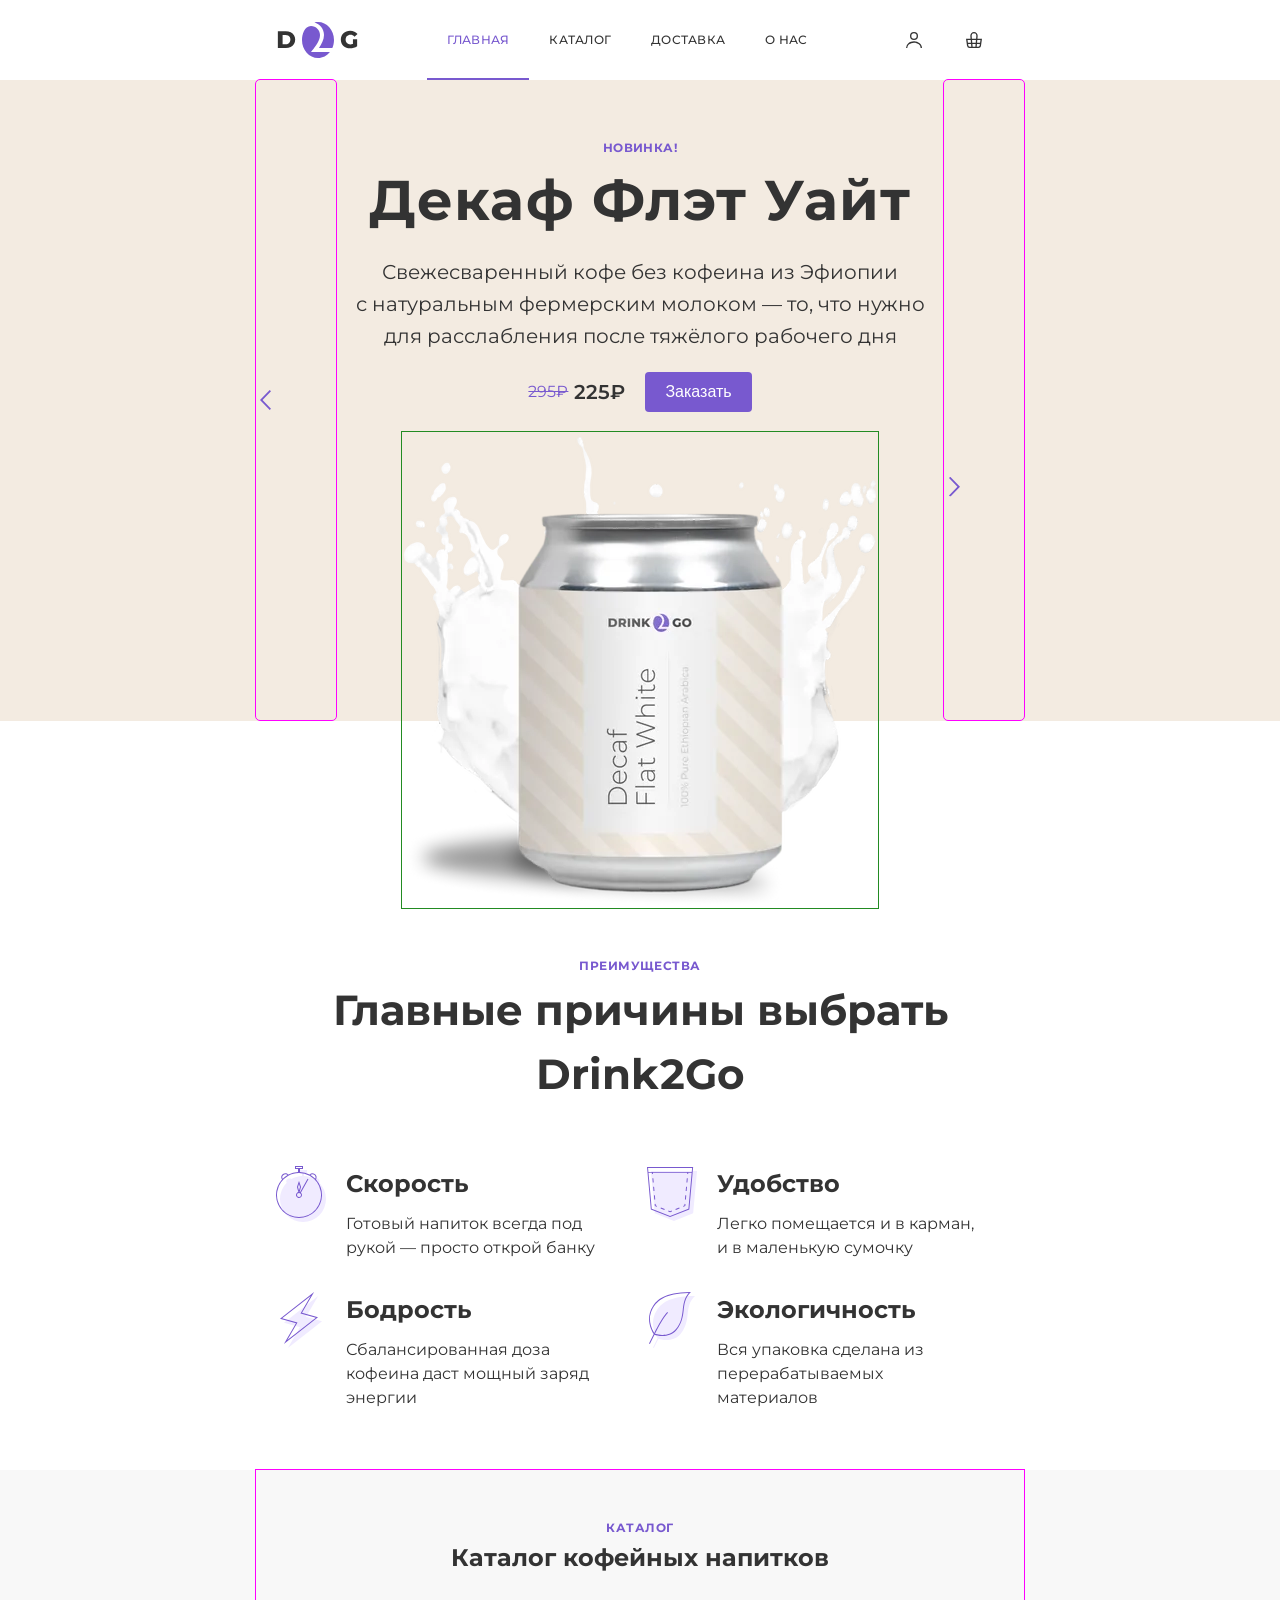
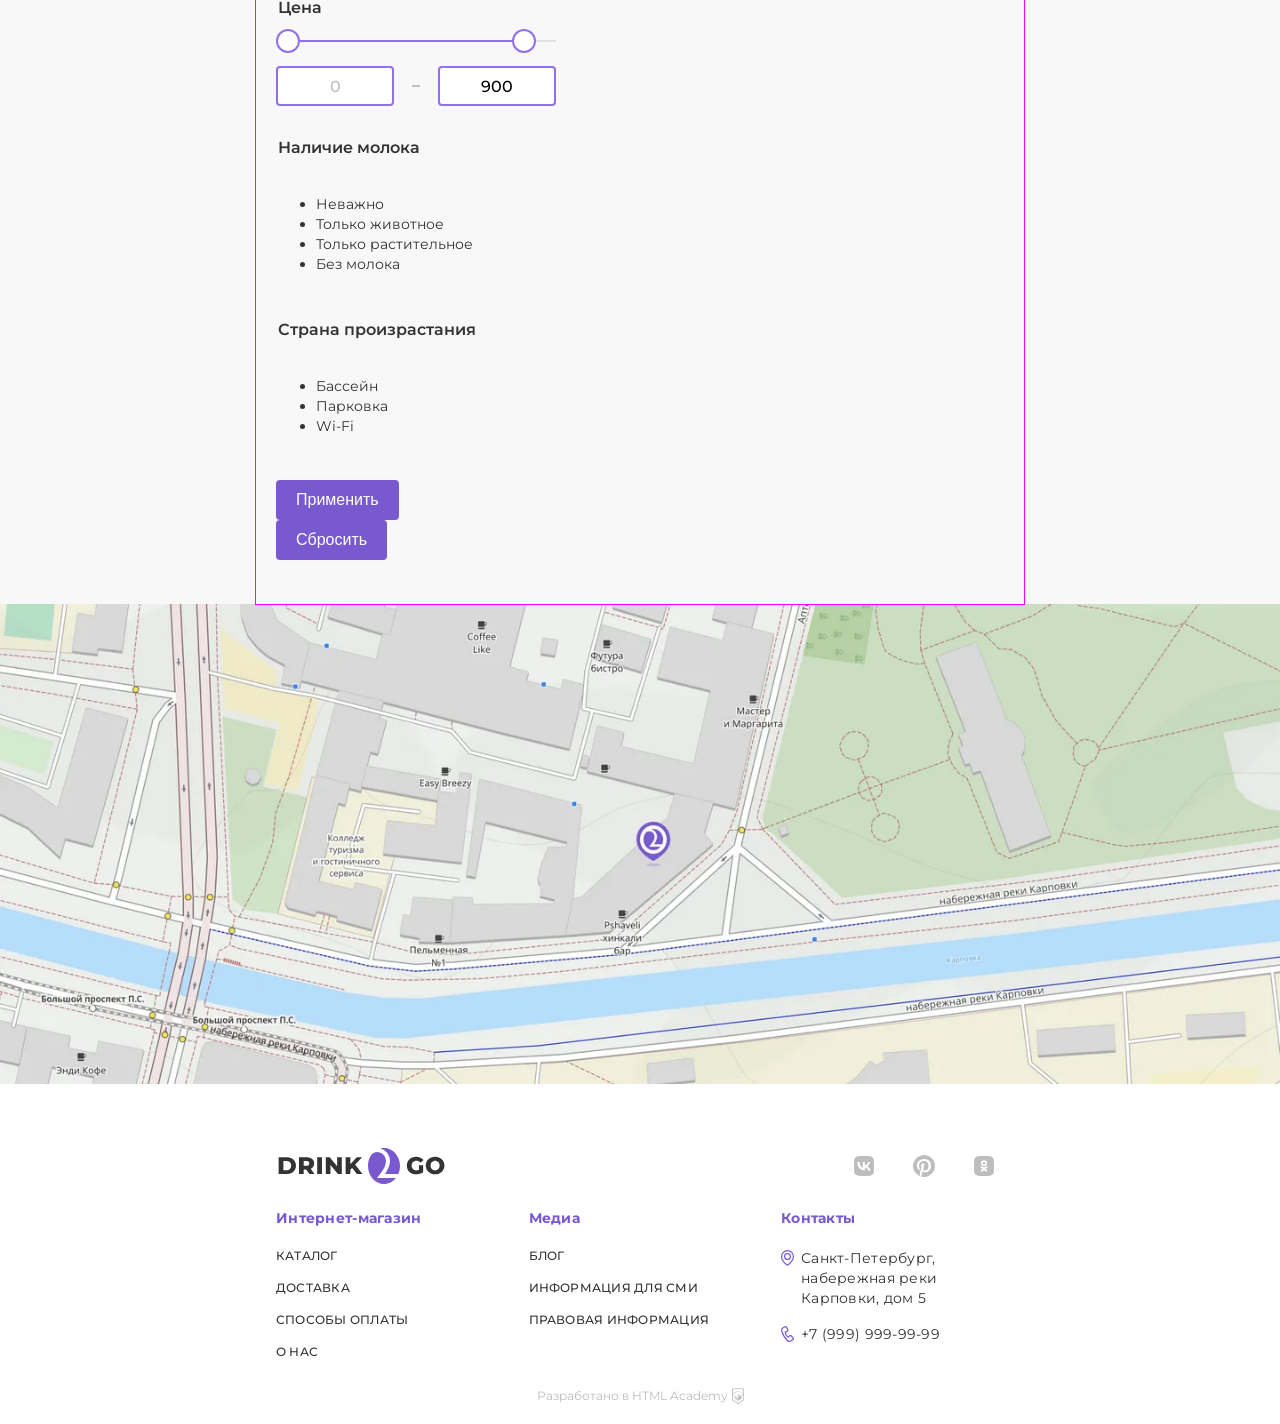
==== commit 24df562b: "Deploying to gh-pages from @ DrZhuker/drink2go-check-master@7049e1342f9054c2cfb43375302c51a72c5fd37c" ====
--- a/1/index.html
+++ b/1/index.html
@@ -1 +1 @@
-<!DOCTYPE html><html class="page" lang="ru"><head><meta charset="UTF-8"><title>Интернет-магазин кофейных напитков</title><meta name="viewport" content="width=device-width,initial-scale=1"><link rel="preload" href="#" type="font/woff2" as="font"><link rel="stylesheet" href="styles/styles.css"><script src="scripts/index.js" defer="defer"></script></head><body class="page__body"><header class="header container" data-test="header"><div class="header__logo-wrapper"><a class="header__logo" href="index.html"><picture><source media="(width >= 1440px)" type="image/svg+xml" width="170" height="36" srcset="images/logo-desktop.svg"><source media="(width >= 768px)" type="image/svg+xml" width="82" height="36" srcset="images/logo-tablet.svg"><img src="images/logo-mobile.svg" width="32" height="36" alt="Логотип"></picture></a><p>Интернет-магазин кофейных напитков</p></div><div class="header__user-menu user-menu"><ul class="user-menu__item"><li class="user-menu__items"><a class="user-menu__link user-menu__link--login" href="#"><span>Войти</span></a></li><li class="user-menu__items"><a class="user-menu__link user-menu__link--cart" href="#"><span>Корзина</span></a></li><li class="user-menu__items"><a class="user-menu__link user-menu__link--menu" href="#"><span class="visually-hidden">Меню</span></a></li></ul></div><nav class="header__navigation navigation navigation--close"><ul class="navigation__item"><li class="navigation__items"><a class="navigation__link navigation__link--active" href="#">Главная</a></li><li class="navigation__items"><a class="navigation__link" href="#">Каталог</a></li><li class="navigation__items"><a class="navigation__link" href="#">Доставка</a></li><li class="navigation__items"><a class="navigation__link" href="#">О нас</a></li></ul></nav></header><main class="main"><section class="hero" data-test="hero"><div class="hero__wrapper container"><button class="hero__slider-button hero__slider-button--back button"></button><div class="hero__slider"><div class="hero__description-wrapper"><h1 class="hero__title">Декаф Флэт Уайт</h1><p class="hero__promo-text">Новинка!</p><p class="hero__description">Свежесваренный кофе без кофеина из Эфиопии с&nbsp;натуральным фермерским молоком — то, что нужно для&nbsp;расслабления после тяжёлого рабочего дня</p><div class="hero__buy-wrapper"><div class="hero__cost-wrapper"><p class="hero__old-price">295₽</p><p class="hero__new-price">225₽</p></div><button class="hero__button-buy button">Заказать</button></div></div><div class="hero__image-wrapper"><picture><source media="(min-width: 1440px)" type="image/webp" width="600" height="600" srcset="images/hero-flat-white-desktop@1x.webp, images/hero-flat-white-desktop@2x.webp 2x"><source media="(min-width: 768px)" type="image/webp" width="476" height="476" srcset="images/hero-flat-white-tablet@1x.webp, images/hero-flat-white-tablet@2x.webp 2x"><source type="image/webp" width="280" height="280" srcset="images/hero-flat-white-mobile@1x.webp, images/hero-flat-white-mobile@2x.webp 2x"><source media="(min-width: 1440px)" type="image/png" width="600" height="600" srcset="images/hero-flat-white-desktop@1x.png, images/hero-flat-white-desktop@2x.png 2x"><source media="(min-width: 768px)" type="image/png" width="476" height="476" srcset="images/hero-flat-white-tablet@1x.png, images/hero-flat-white-tablet@2x.png 2x"><img class="hero__image" src="hero-flat-white-mobile@1x.png" srcset="images/images/hero-flat-white-mobile@2x.png" width="280" height="280" alt="Банка корма с курицей"></picture></div></div><button class="hero__slider-button hero__slider-button--forward button"></button></div><ul class="hero__switch"><li class="hero__switch-items"><button class="button hero__switch-button"></button></li><li class="hero__switch-items"><button class="button hero__switch-button hero__switch-button--unactive"></button></li><li class="hero__switch-items"><button class="button hero__switch-button hero__switch-button--unactive"></button></li></ul></section><section class="features container" data-test="features"><h2 class="features__title">Главные причины выбрать Drink2Go</h2><p class="features__promo-text">Преимущества</p><ul class="features__item"><li class="features__items features__items--speed"><h3 class="features__items-title">Скорость</h3><p class="features__items-description">Готовый напиток всегда под рукой — просто открой банку</p></li><li class="features__items features__items--fit"><h3 class="features__items-title">Удобство</h3><p class="features__items-description">Легко помещается и в карман, и в маленькую сумочку</p></li><li class="features__items features__items--energy"><h3 class="features__items-title">Бодрость</h3><p class="features__items-description">Сбалансированная доза кофеина даст мощный заряд энергии</p></li><li class="features__items features__items--eco"><h3 class="features__items-title">Экологичность</h3><p class="features__items-description">Вся упаковка сделана из перерабатываемых материалов</p></li></ul></section><section class="map"><div class="map__wrapper"></div></section></main><footer class="footer container"><div class="footer__wrapper"><div class="footer__header divider"><div class="footer__logo-wrapper"><a class="footer__logo" href="index.html"><picture><source media="(width >= 768px)" type="image/svg+xml" width="170" height="36" srcset="images/logo-desktop.svg"><img src="images/logo-tablet.svg" width="82" height="36" alt="Логотип"></picture></a><p>Интернет-магазин кофейных напитков</p></div><ul class="footer-social-list social-list"><li class="social-list-items"><a class="social-list-link social-list-link--vk" href="#"><span class="visually-hidden">Вконтакте</span></a></li><li class="social-list-items"><a class="social-list-link social-list-link--pinterest" href="#"><span class="visually-hidden">Pinterest</span></a></li><li class="social-list-items"><a class="social-list-link social-list-link--ok" href="#"><span class="visually-hidden">Одноклассники</span></a></li></ul></div><ul class="footer__navigation"><li class="footer__navigation-items divider"><h4 class="footer__navigation-items-title">Интернет-магазин</h4><ul class="footer__shop-link-item"><li class="footer__shop-link-items"><a class="footer__shop-link" href="#">Каталог</a></li><li class="footer__shop-link-items"><a class="footer__shop-link" href="#">Доставка</a></li><li class="footer__shop-link-items"><a class="footer__shop-link" href="#">Способы оплаты</a></li><li class="footer__shop-link-items"><a class="footer__shop-link" href="#">О нас</a></li></ul></li><li class="footer__navigation-items divider"><h4 class="footer__navigation-items-title">Медиа</h4><ul class="footer__shop-link-item"><li class="footer__shop-link-items"><a class="footer__shop-link" href="#">Блог</a></li><li class="footer__shop-link-items"><a class="footer__shop-link" href="#">Информация для СМИ</a></li><li class="footer__shop-link-items"><a class="footer__shop-link" href="#">Правовая информация</a></li></ul></li><li class="footer__navigation-items divider"><h4 class="footer__navigation-items-title">Контакты</h4><ul class="footer__shop-link-item"><li class="footer__shop-link-items"><address class="footer__shop-link footer__shop-link--address">Санкт-Петербург, набережная реки Карповки, дом 5</address></li><li class="footer__shop-link-items"><a class="footer__shop-link footer__shop-link--tel" href="tel:+79999999999">+7 (999) 999-99-99</a></li></ul></li></ul></div><p class="footer__html-academy">Разработано в <a href="#">HTML Academy</a></p></footer></body></html>+<!DOCTYPE html><html class="page" lang="ru"><head><meta charset="UTF-8"><title>Интернет-магазин кофейных напитков</title><meta name="viewport" content="width=device-width,initial-scale=1"><link rel="preload" href="#" type="font/woff2" as="font"><link rel="stylesheet" href="styles/styles.css"><script src="scripts/index.js" defer="defer"></script></head><body class="page__body"><header class="header container" data-test="header"><div class="header__logo-wrapper"><a class="header__logo" href="index.html"><picture><source media="(width >= 1440px)" type="image/svg+xml" width="170" height="36" srcset="images/logo-desktop.svg"><source media="(width >= 768px)" type="image/svg+xml" width="82" height="36" srcset="images/logo-tablet.svg"><img src="images/logo-mobile.svg" width="32" height="36" alt="Логотип"></picture></a><p>Интернет-магазин кофейных напитков</p></div><div class="header__user-menu user-menu"><ul class="user-menu__item"><li class="user-menu__items"><a class="user-menu__link user-menu__link--login" href="#"><span>Войти</span></a></li><li class="user-menu__items"><a class="user-menu__link user-menu__link--cart" href="#"><span>Корзина</span></a></li><li class="user-menu__items"><a class="user-menu__link user-menu__link--menu" href="#"><span class="visually-hidden">Меню</span></a></li></ul></div><nav class="header__navigation navigation navigation--close"><ul class="navigation__item"><li class="navigation__items"><a class="navigation__link navigation__link--active" href="#">Главная</a></li><li class="navigation__items"><a class="navigation__link" href="#">Каталог</a></li><li class="navigation__items"><a class="navigation__link" href="#">Доставка</a></li><li class="navigation__items"><a class="navigation__link" href="#">О нас</a></li></ul></nav></header><main class="main"><section class="hero" data-test="hero"><div class="hero__wrapper container"><button class="hero__slider-button hero__slider-button--back button"></button><div class="hero__slider"><div class="hero__description-wrapper"><h1 class="hero__title">Декаф Флэт Уайт</h1><p class="hero__promo-text">Новинка!</p><p class="hero__description">Свежесваренный кофе без кофеина из Эфиопии с&nbsp;натуральным фермерским молоком — то, что нужно для&nbsp;расслабления после тяжёлого рабочего дня</p><div class="hero__buy-wrapper"><div class="hero__cost-wrapper"><p class="hero__old-price">295₽</p><p class="hero__new-price">225₽</p></div><button class="hero__button-buy button">Заказать</button></div></div><div class="hero__image-wrapper"><picture><source media="(min-width: 1440px)" type="image/webp" width="600" height="600" srcset="images/hero-flat-white-desktop@1x.webp, images/hero-flat-white-desktop@2x.webp 2x"><source media="(min-width: 768px)" type="image/webp" width="476" height="476" srcset="images/hero-flat-white-tablet@1x.webp, images/hero-flat-white-tablet@2x.webp 2x"><source type="image/webp" width="280" height="280" srcset="images/hero-flat-white-mobile@1x.webp, images/hero-flat-white-mobile@2x.webp 2x"><source media="(min-width: 1440px)" type="image/png" width="600" height="600" srcset="images/hero-flat-white-desktop@1x.png, images/hero-flat-white-desktop@2x.png 2x"><source media="(min-width: 768px)" type="image/png" width="476" height="476" srcset="images/hero-flat-white-tablet@1x.png, images/hero-flat-white-tablet@2x.png 2x"><img class="hero__image" src="hero-flat-white-mobile@1x.png" srcset="images/images/hero-flat-white-mobile@2x.png" width="280" height="280" alt="Банка корма с курицей"></picture></div></div><button class="hero__slider-button hero__slider-button--forward button"></button></div><ul class="hero__switch"><li class="hero__switch-items"><button class="button hero__switch-button"></button></li><li class="hero__switch-items"><button class="button hero__switch-button hero__switch-button--unactive"></button></li><li class="hero__switch-items"><button class="button hero__switch-button hero__switch-button--unactive"></button></li></ul></section><section class="features container" data-test="features"><h2 class="features__title">Главные причины выбрать Drink2Go</h2><p class="features__promo-text">Преимущества</p><ul class="features__item"><li class="features__items features__items--speed"><h3 class="features__items-title">Скорость</h3><p class="features__items-description">Готовый напиток всегда под рукой — просто открой банку</p></li><li class="features__items features__items--fit"><h3 class="features__items-title">Удобство</h3><p class="features__items-description">Легко помещается и в карман, и в маленькую сумочку</p></li><li class="features__items features__items--energy"><h3 class="features__items-title">Бодрость</h3><p class="features__items-description">Сбалансированная доза кофеина даст мощный заряд энергии</p></li><li class="features__items features__items--eco"><h3 class="features__items-title">Экологичность</h3><p class="features__items-description">Вся упаковка сделана из перерабатываемых материалов</p></li></ul></section><section class="catalog" data-test="catalog"><div class="catalog__wrapper container"><h2 class="catalog__title">Каталог кофейных напитков</h2><p class="catalog__promo-text">Каталог</p><div class="catalog__filter"><form class="catalog__filter-form" action="https://echo.htmlacademy.ru/" method="post"><!-- slider --><fieldset class="catalog__filter-group"><legend class="catalog__filter-title">Цена</legend><ul class="catalog__filter-cost-list"><li class="catalog__filter-cost-item"><div class="catalog__slider-wrapper"><div class="catalog__slider-content"></div><div class="catalog__slider-content catalog__slider-content--active" style="left: 0px; width: 236px;"><button class="catalog__slider catalog__slider--min" type="button" style="left: 0px;"><span></span></button> <button class="catalog__slider catalog__slider--max" type="button" style="left: 236px;"><span></span></button></div></div></li><li class="catalog__filter-cost-item"><div class="catalog__cost-input-wrapper"><label class="catalog__control-filter-cost"><span class="catalog__control-filter-text visually-hidden">от</span> <input class="catalog__filter-cost-input catalog__filter-cost-input--left" name="low-cost" type="text" value="0"></label><div></div><label class="catalog__control-filter-cost"><span class="catalog__control-filter-text visually-hidden">до</span> <input class="catalog__filter-cost-input catalog__filter-cost-input--right" name="hight-cost" type="text" value="900"></label></div></li></ul></fieldset><!-- radio --><fieldset class="catalog__filter-group"><legend class="catalog__filter-title">Наличие молока</legend><ul class="catalog__filter-radio-list"><li class="catalog__filter-radio-item"><label class="catalog__control"><input class="catalog__control-input visually-hidden" type="radio" name="type-of-housing" value="hight-hotel" checked="checked"> <span class="catalog__control-input-check catalog__control-input-radio"></span> <span class="catalog__control-input-text">Неважно</span></label></li><li class="catalog__filter-radio-item"><label class="catalog__control"><input class="catalog__control-input visually-hidden" type="radio" name="type-of-housing" value="hotel"> <span class="catalog__control-input-check catalog__control-input-radio"></span> <span class="catalog__control-input-text">Только животное</span></label></li><li class="catalog__filter-radio-item"><label class="catalog__control"><input class="catalog__control-input visually-hidden" type="radio" name="type-of-housing" value="apartament"> <span class="catalog__control-input-check control-input-radio"></span> <span class="catalog__control-input-text">Только растительное</span></label></li><li class="catalog__filter-radio-item catalog__filter-radio-item--disabled"><label class="catalog__control"><input class="catalog__control-input visually-hidden" type="radio" name="type-of-housing" value="apartament"> <span class="catalog__control-input-check control-input-radio"></span> <span class="catalog__control-input-text">Без молока</span></label></li></ul></fieldset><!-- checkbox --><fieldset class="catalog__filter-group"><legend class="catalog__filter-title">Страна произрастания</legend><ul class="catalog__filter-checkbox-list"><li class="catalog__filter-checkbox-item"><label class="catalog__control"><input class="catalog__control-input visually-hidden" type="checkbox" name="pool" checked="checked"> <span class="catalog__control-input-check"></span> <span class="catalog__control-input-text">Бассейн</span></label></li><li class="catalog__filter-checkbox-item"><label class="catalog__control"><input class="catalog__control-input visually-hidden" type="checkbox" name="parking" checked="checked"> <span class="catalog__control-input-check"></span> <span class="catalog__control-input-text">Парковка</span></label></li><li class="catalog__filter-checkbox-item"><label class="catalog__control"><input class="catalog__control-input visually-hidden" type="checkbox" name="wifi"> <span class="catalog__control-input-check"></span> <span class="catalog__control-input-text">Wi-Fi</span></label></li></ul></fieldset><div class="catalog__container-button"><button class="catalog__button--apply button" type="submit">Применить</button> <button class="catalog__button--reset button" type="reset">Сбросить</button></div></form></div></div></section><section class="map" data-test="map"><h2 class="map__title visually-hidden">Мы на карте</h2><div class="map__wrapper"></div></section></main><footer class="footer container" data-test="footer"><div class="footer__wrapper"><div class="footer__header divider"><div class="footer__logo-wrapper"><a class="footer__logo" href="index.html"><picture><source media="(width >= 768px)" type="image/svg+xml" width="170" height="36" srcset="images/logo-desktop.svg"><img src="images/logo-tablet.svg" width="82" height="36" alt="Логотип"></picture></a><p>Интернет-магазин кофейных напитков</p></div><ul class="footer-social-list social-list"><li class="social-list-items"><a class="social-list-link social-list-link--vk" href="#"><span class="visually-hidden">Вконтакте</span></a></li><li class="social-list-items"><a class="social-list-link social-list-link--pinterest" href="#"><span class="visually-hidden">Pinterest</span></a></li><li class="social-list-items"><a class="social-list-link social-list-link--ok" href="#"><span class="visually-hidden">Одноклассники</span></a></li></ul></div><ul class="footer__navigation"><li class="footer__navigation-items divider"><h4 class="footer__navigation-items-title">Интернет-магазин</h4><ul class="footer__shop-link-item"><li class="footer__shop-link-items"><a class="footer__shop-link" href="#">Каталог</a></li><li class="footer__shop-link-items"><a class="footer__shop-link" href="#">Доставка</a></li><li class="footer__shop-link-items"><a class="footer__shop-link" href="#">Способы оплаты</a></li><li class="footer__shop-link-items"><a class="footer__shop-link" href="#">О нас</a></li></ul></li><li class="footer__navigation-items divider"><h4 class="footer__navigation-items-title">Медиа</h4><ul class="footer__shop-link-item"><li class="footer__shop-link-items"><a class="footer__shop-link" href="#">Блог</a></li><li class="footer__shop-link-items"><a class="footer__shop-link" href="#">Информация для СМИ</a></li><li class="footer__shop-link-items"><a class="footer__shop-link" href="#">Правовая информация</a></li></ul></li><li class="footer__navigation-items divider"><h4 class="footer__navigation-items-title">Контакты</h4><ul class="footer__shop-link-item"><li class="footer__shop-link-items"><address class="footer__shop-link footer__shop-link--address">Санкт-Петербург, набережная реки Карповки, дом 5</address></li><li class="footer__shop-link-items"><a class="footer__shop-link footer__shop-link--tel" href="tel:+79999999999">+7 (999) 999-99-99</a></li></ul></li></ul></div><p class="footer__html-academy">Разработано в <a href="#">HTML Academy</a></p></footer></body></html>
--- a/1/styles/styles.css
+++ b/1/styles/styles.css
@@ -1 +1 @@
-*,:before,:after{box-sizing:border-box}body{color:#333;flex-direction:column;min-width:320px;min-height:100vh;margin:0;font-family:Montserrat,Arial,sans-serif;font-size:14px;font-weight:400;line-height:20px;display:flex}@font-face{font-family:Montserrat;font-weight:400;font-style:normal;font-display:swap;src:url(../fonts/Montserrat-Regular.woff2)format("woff2")}@font-face{font-family:Montserrat;font-weight:500;font-style:normal;font-display:swap;src:url(../fonts/Montserrat-Medium.woff2)format("woff2")}@font-face{font-family:Montserrat;font-weight:600;font-style:normal;font-display:swap;src:url(../fonts/Montserrat-SemiBold.woff2)format("woff2")}@font-face{font-family:Montserrat;font-weight:700;font-style:normal;font-display:swap;src:url(../fonts/Montserrat-Bold.woff2)format("woff2")}@font-face{font-family:Montserrat;font-weight:800;font-style:normal;font-display:swap;src:url(../fonts/Montserrat-ExtraBold.woff2)format("woff2")}.visually-hidden{white-space:nowrap;-webkit-clip-path:inset(100%);clip-path:inset(100%);clip:rect(0 0 0 0);border:0;width:1px;height:1px;margin:-1px;padding:0;position:absolute;overflow:hidden}.button{color:#fff;text-align:center;cursor:pointer;background-color:#7859cf;border:none;border-radius:4px;padding:8px 20px;font-size:16px;font-weight:400;line-height:24px;display:flex}.button:hover,.button:focus-visible{background-color:#9070ec}.button:active{background-color:#593cac}.button:disabled{cursor:unset;background-color:#bdbdbd}.divider{position:relative}.divider:after{content:"";background-color:#f0ebff;width:100%;height:1px;position:absolute;bottom:0;left:0;box-shadow:-220px 0 #f0ebff,225px 0 #f0ebff}@media (width>=768px){.divider:after{content:none}}.container{width:320px;margin:0 auto}@media (width>=768px){.container{width:768px}}@media (width>=1440px){.container{width:1440px}}.header{color:#333;letter-spacing:.02em;text-align:center;background-color:#fff;flex-wrap:wrap;justify-content:space-between;align-items:center;font-size:12px;font-weight:500;line-height:16px;display:flex}@media (width>=768px){.header{padding-right:20px}}@media (width>=1440px){.header{padding-left:40px;padding-right:20px}}.header__logo{text-align:left;margin-right:auto;padding:12px;font-size:12px;font-weight:400;line-height:16px}@media (width>=768px){.header__logo{margin-right:0;padding-left:20px}}@media (width>=1440px){.header__logo{padding-left:0}}.header__logo img{display:block}.header__logo-wrapper{align-items:center;gap:20px;display:flex}.header__logo-wrapper p{display:none}@media (width>=1440px){.header__logo-wrapper p{text-align:left;width:150px;font-size:12px;font-weight:400;line-height:16px;display:flex}}@media (width>=768px){.header__user-menu{order:1}}.user-menu__item{flex-wrap:wrap;margin:0;padding:0;list-style:none;display:flex}@media (width>=1440px){.user-menu__item{gap:20px}}.user-menu__link{text-transform:uppercase;color:#333;justify-content:center;align-items:center;min-width:60px;min-height:60px;text-decoration:none;display:flex;position:relative}@media (width>=768px){.user-menu__link{min-height:80px}}@media (width>=1440px){.user-menu__link{padding:32px 20px 32px 44px}}.user-menu__link:before{content:"";background-color:#333;width:16px;position:absolute}.user-menu__link:hover,.user-menu__link:focus-visible{color:#7859cf}.user-menu__link:hover:before,.user-menu__link:focus-visible:before{background-color:#333}@media (width>=1440px){.user-menu__link:hover:before,.user-menu__link:focus-visible:before{background-color:#7859cf}}.user-menu__link:active{background-color:#f0ebff}.user-menu__link span{display:none}@media (width>=1440px){.user-menu__link span{display:flex}}.user-menu__link--login:before{content:"";width:16px;height:16px;position:absolute;top:50%;left:50%;transform:translate(-50%,-50%);-webkit-mask-image:url(../icons/stack.svg#icon-user);mask-image:url(../icons/stack.svg#icon-user);-webkit-mask-position:50%;mask-position:50%;-webkit-mask-size:16px 16px;mask-size:16px 16px;-webkit-mask-repeat:no-repeat;mask-repeat:no-repeat}@media (width>=1440px){.user-menu__link--login:before{left:28px}}.user-menu__link--cart:before{content:"";width:16px;height:16px;position:absolute;top:50%;left:50%;transform:translate(-50%,-50%);-webkit-mask-image:url(../icons/stack.svg#icon-cart);mask-image:url(../icons/stack.svg#icon-cart);-webkit-mask-position:50%;mask-position:50%;-webkit-mask-size:16px 16px;mask-size:16px 16px;-webkit-mask-repeat:no-repeat;mask-repeat:no-repeat}@media (width>=1440px){.user-menu__link--cart:before{left:20px}}.user-menu__link--menu:before{content:"";width:16px;height:16px;position:absolute;top:50%;left:50%;transform:translate(-50%,-50%);-webkit-mask-image:url(../icons/stack.svg#icon-menu-default);mask-image:url(../icons/stack.svg#icon-menu-default);-webkit-mask-position:50%;mask-position:50%;-webkit-mask-size:16px 16px;mask-size:16px 16px;-webkit-mask-repeat:no-repeat;mask-repeat:no-repeat}.user-menu__link--menu-opened:before{content:"";width:16px;height:16px;position:absolute;top:50%;left:50%;transform:translate(-50%,-50%);-webkit-mask-image:url(../icons/stack.svg#icon-menu-opened);mask-image:url(../icons/stack.svg#icon-menu-opened);-webkit-mask-position:50%;mask-position:50%;-webkit-mask-size:16px 16px;mask-size:16px 16px;-webkit-mask-repeat:no-repeat;mask-repeat:no-repeat}@media (width>=768px){.user-menu__link--menu{display:none}}.navigation{justify-content:center;align-items:center;display:flex;position:relative}.navigation--close{display:none}@media (width>=768px){.navigation--close{display:flex}}.navigation__item{z-index:10;background-color:#fff;flex-wrap:wrap;margin:0;padding:0;list-style:none;display:flex;position:absolute;top:30px;left:-320px}@media (width>=768px){.navigation__item{position:relative;top:auto;left:auto}}.navigation__items{position:relative}.navigation__items:after{content:"";background-color:#f0ebff;width:100%;height:1px;position:absolute;bottom:0;left:0;box-shadow:-220px 0 #f0ebff,225px 0 #f0ebff}@media (width>=768px){.navigation__items:after{content:none}}.navigation__items:first-child:before{content:"";background-color:#f0ebff;width:100%;height:1px;position:absolute;top:0;left:0;box-shadow:-220px 0 #f0ebff,225px 0 #f0ebff}@media (width>=768px){.navigation__items:first-child:before{content:none}}.navigation__link{text-transform:uppercase;color:#333;justify-content:center;align-items:center;width:320px;padding:20px;text-decoration:none;display:flex}@media (width>=768px){.navigation__link{width:auto;padding:32px 20px}}@media (width>=1440px){.navigation__link:hover,.navigation__link:focus-visible{color:#7859cf}}.navigation__link:active{background-color:#f0ebff}@media (width>=768px){.navigation__link--active{color:#7859cf;position:relative}.navigation__link--active:after{content:"";background-color:#7859cf;width:100%;height:2px;position:absolute;bottom:0;left:0}}.main{flex-grow:1}.hero{background-color:#f3ebe1}@media (width>=1440px){.hero{flex-direction:column;align-items:center;display:flex}}.hero__wrapper{flex-wrap:wrap;justify-content:space-between;align-items:flex-start;width:320px;display:flex}@media (width>=768px){.hero__wrapper{width:768px;margin-bottom:187px}}@media (width>=1440px){.hero__wrapper{width:1440px;margin-bottom:0}}@media (width>=768px){.hero__slider-button{width:80px;min-height:640px}}@media (width>=1440px){.hero__slider-button{min-height:714px}}.hero__slider-button--back{position:relative}.hero__slider-button--back:after{content:"";background-color:#7859cf;width:20px;height:20px;position:absolute;top:50%;transform:translateY(-50%);-webkit-mask-image:url(../icons/stack.svg#icon-button-arrow);mask-image:url(../icons/stack.svg#icon-button-arrow);-webkit-mask-position:50%;mask-position:50%;-webkit-mask-size:20px 20px;mask-size:20px 20px;-webkit-mask-repeat:no-repeat;mask-repeat:no-repeat}.hero__slider-button--forward:after{content:"";background-color:#7859cf;width:20px;height:20px;position:absolute;top:50%;transform:translateY(134%)rotate(180deg);-webkit-mask-image:url(../icons/stack.svg#icon-button-arrow);mask-image:url(../icons/stack.svg#icon-button-arrow);-webkit-mask-position:50%;mask-position:50%;-webkit-mask-size:20px 20px;mask-size:20px 20px;-webkit-mask-repeat:no-repeat;mask-repeat:no-repeat}.hero__slider{flex-flow:column wrap;align-items:center;gap:10px;width:280px;display:flex}@media (width>=768px){.hero__slider{gap:unset;width:608px}}@media (width>=1440px){.hero__slider{flex-direction:row;align-items:flex-start;gap:30px;width:1280px}}.hero__description-wrapper{flex-flow:column wrap;align-items:center;gap:10px;width:280px;padding-top:20px;display:flex}@media (width>=768px){.hero__description-wrapper{gap:unset;min-width:608px;padding-top:60px}}@media (width>=1440px){.hero__description-wrapper{align-items:flex-start;padding-top:180px}}.hero__image-wrapper{outline:1px solid #228b22;order:-2;display:flex}@media (width>=768px){.hero__image-wrapper{order:1;margin-bottom:-187px}}@media (width>=1440px){.hero__image-wrapper{order:-2;margin-bottom:0;padding-top:30px}}.hero__image{display:flex}.hero__promo-text{letter-spacing:.04em;text-align:center;text-transform:uppercase;color:#7859cf;order:-1;margin:0;font-size:12px;font-weight:700;line-height:16px;display:flex}@media (width>=768px){.hero__promo-text{margin-bottom:4px}}.hero__title{letter-spacing:.02em;text-align:center;margin:0;font-size:36px;font-weight:700;line-height:48px}@media (width>=768px){.hero__title{letter-spacing:.02em;text-align:center;margin-bottom:16px;font-size:56px;font-weight:700;line-height:80px}}.hero__description{text-align:center;margin:0;font-size:14px;font-weight:400;line-height:20px;display:flex}@media (width>=768px){.hero__description{text-align:center;margin-bottom:20px;font-size:20px;font-weight:400;line-height:32px}}@media (width>=1440px){.hero__description{text-align:left;margin-bottom:40px}}.hero__buy-wrapper{flex-wrap:wrap;align-items:center;gap:20px;display:flex}@media (width>=768px){.hero__buy-wrapper{margin-bottom:20px}}.hero__cost-wrapper{flex-wrap:wrap;align-items:center;gap:6px;display:flex}.hero__old-price{text-align:left;color:#7859cf;margin:0;font-size:16px;font-weight:400;line-height:32px;text-decoration:line-through}.hero__new-price{text-align:left;margin:0;font-size:20px;font-weight:600;line-height:32px}.hero__switch{margin:0;list-style:none;display:none}@media (width>=1440px){.hero__switch{gap:8px;margin-top:-73px;margin-bottom:70px;display:flex}}.hero__switch-button{border-radius:0;width:64px;height:4px;padding:0}.hero__switch-button--unactive{background-color:#fff}.features{flex-flow:column wrap;align-items:center;padding:50px 20px 60px;display:flex}.features__title{text-align:center;margin:0 0 36px;font-size:24px;font-weight:700;line-height:36px}@media (width>=768px){.features__title{text-align:center;margin-bottom:60px;font-size:42px;line-height:64px}}@media (width>=1440px){.features__title{margin-bottom:80px}}.features__promo-text{letter-spacing:.04em;text-align:center;text-transform:uppercase;color:#7859cf;order:-2;margin:0 0 4px;font-size:12px;font-weight:700;line-height:16px}.features__item{flex-wrap:wrap;gap:32px;margin:0;padding:0;list-style:none;display:flex}.features__items{text-align:center}@media (width>=768px){.features__items{max-width:339px}}@media (width>=1440px){.features__items{max-width:318px}}.features__items-title{text-align:center;margin:0 0 4px;padding-top:66px;font-size:18px;font-weight:700;line-height:32px}@media (width>=768px){.features__items-title{text-align:left;margin-bottom:10px;padding-top:0;padding-left:70px;font-size:24px;line-height:36px}}@media (width>=1440px){.features__items-title{text-align:center;padding-top:66px;padding-left:0}}.features__items-description{text-align:center;margin:0;font-size:14px;font-weight:400;line-height:20px}@media (width>=768px){.features__items-description{text-align:left;padding-left:70px;font-size:16px;line-height:24px}}@media (width>=1440px){.features__items-description{text-align:center;padding-left:0}}.features__items--speed{background-image:url(../icons/stack.svg#icon-speed);background-position:top;background-repeat:no-repeat;background-size:50px 56px}@media (width>=768px){.features__items--speed{background-position:0 0}}@media (width>=1440px){.features__items--speed{background-position:top}}.features__items--fit{background-image:url(../icons/stack.svg#icon-fit);background-position:top;background-repeat:no-repeat;background-size:50px 56px}@media (width>=768px){.features__items--fit{background-position:0 0}}@media (width>=1440px){.features__items--fit{background-position:top}}.features__items--energy{background-image:url(../icons/stack.svg#icon-energy);background-position:top;background-repeat:no-repeat;background-size:50px 56px}@media (width>=768px){.features__items--energy{background-position:0 0}}@media (width>=1440px){.features__items--energy{background-position:top}}.features__items--eco{background-image:url(../icons/stack.svg#icon-eco);background-position:top;background-repeat:no-repeat;background-size:50px 56px}@media (width>=768px){.features__items--eco{background-position:0 0}}@media (width>=1440px){.features__items--eco{background-position:top}}.hero__slider-button{background-color:unset;outline:1px solid #f0f;width:20px;min-height:656px;padding:0}@media (width>=768px){.hero__slider-button{width:80px;min-height:640px}}@media (width>=1440px){.hero__slider-button{min-height:714px}}.map{justify-content:center;display:flex}.map__wrapper{background-image:-webkit-image-set(url(../images/map-mobile@2x.webp) 2x,url(../images/map-mobile@1x.webp) 1x,url(../images/map-mobile@2x.png) 2x,url(../images/map-mobile@1x.png) 1x);background-image:image-set("../images/map-mobile@2x.webp" 2x,"../images/map-mobile@1x.webp" 1x,"../images/map-mobile@2x.png" 2x,"../images/map-mobile@1x.png" 1x);background-position:50%;background-repeat:no-repeat;background-size:cover;min-width:320px;height:420px;display:flex}@media (width>=320px){.map__wrapper{background-image:-webkit-image-set(url(../images/map-tablet@2x.webp) 2x,url(../images/map-tablet@1x.webp) 1x,url(../images/map-tablet@2x.png) 2x,url(../images/map-tablet@1x.png) 1x);background-image:image-set("../images/map-tablet@2x.webp" 2x,"../images/map-tablet@1x.webp" 1x,"../images/map-tablet@2x.png" 2x,"../images/map-tablet@1x.png" 1x);flex-grow:1}}@media (width=768px){.map__wrapper{height:480px}}@media (width>768px){.map__wrapper{background-image:-webkit-image-set(url(../images/map-desktop@2x.webp) 2x,url(../images/map-desktop@1x.webp) 1x,url(../images/map-desktop@2x.png) 2x,url(../images/map-desktop@1x.png) 1x);background-image:image-set("../images/map-desktop@2x.webp" 2x,"../images/map-desktop@1x.webp" 1x,"../images/map-desktop@2x.png" 2x,"../images/map-desktop@1x.png" 1x);height:480px}}@media (width>=1440px){.map__wrapper{height:540px}}.footer{padding:20px}@media (width>=768px){.footer{padding-top:40px}}.footer__wrapper{flex-flow:column wrap;display:flex}@media (width>=1440px){.footer__wrapper{flex-direction:row;justify-content:space-between}}.footer__header{flex-wrap:wrap;justify-content:space-between;gap:38px;padding:22px 0;display:flex;position:relative}@media (width>=1440px){.footer__header{flex-direction:column;gap:50px;padding:0}}.footer__logo-wrapper{flex-wrap:wrap;display:flex}@media (width>=1440px){.footer__logo-wrapper{flex-direction:column;gap:10px}}.footer__logo-wrapper p{margin:0;display:none}@media (width>=1440px){.footer__logo-wrapper p{display:flex}}.footer__logo{align-items:center;display:flex}.footer__logo img{display:flex}.footer__navigation{flex-flow:column wrap;margin:0;padding:0;list-style:none;display:flex}@media (width>=768px){.footer__navigation{flex-direction:row;justify-content:space-between}}.footer__navigation-items{padding:20px 0}@media (width>=768px){.footer__navigation-items{min-width:222px;padding:0}}@media (width>=1440px){.footer__navigation-items{min-width:317px}}.footer__navigation-items-title{letter-spacing:.02em;text-align:left;color:#7859cf;margin:0 0 12px;font-size:14px;font-weight:700;line-height:20px}.footer__shop-link-item{flex-flow:column wrap;margin:0;padding:0;list-style:none;display:flex}.footer__shop-link{letter-spacing:.02em;text-align:left;color:#333;text-transform:uppercase;padding:8px 0;font-size:12px;font-weight:500;line-height:16px;text-decoration:none;display:flex}@media (width>=1440px){.footer__shop-link:hover,.footer__shop-link:focus-visible{color:#9070ec}}.footer__shop-link:active{color:#593cac}.footer__shop-link--address{text-align:left;color:#333;text-transform:none;cursor:unset;max-width:223px;padding-left:20px;font-family:Montserrat,Arial,sans-serif;font-size:14px;font-style:normal;font-weight:400;line-height:20px;position:relative}@media (width>=1440px){.footer__shop-link--address{max-width:318px}}.footer__shop-link--address:hover,.footer__shop-link--address:focus-visible,.footer__shop-link--address:active{color:#333}.footer__shop-link--address:after{content:"";background-color:#7859cf;width:13px;height:16px;position:absolute;top:10px;left:0;-webkit-mask-image:url(../icons/stack.svg#icon-hint);mask-image:url(../icons/stack.svg#icon-hint);-webkit-mask-position:50%;mask-position:50%;-webkit-mask-size:13px 16px;mask-size:13px 16px;-webkit-mask-repeat:no-repeat;mask-repeat:no-repeat}.footer__shop-link--tel{text-align:left;color:#333;text-transform:none;padding-left:20px;font-family:Montserrat,Arial,sans-serif;font-size:14px;font-style:normal;font-weight:400;line-height:20px;position:relative}.footer__shop-link--tel:after{content:"";background-color:#7859cf;width:13px;height:16px;position:absolute;top:10px;left:0;-webkit-mask-image:url(../icons/stack.svg#icon-tel);mask-image:url(../icons/stack.svg#icon-tel);-webkit-mask-position:50%;mask-position:50%;-webkit-mask-size:13px 16px;mask-size:13px 16px;-webkit-mask-repeat:no-repeat;mask-repeat:no-repeat}.footer__html-academy{text-align:left;color:#bdbdbd;justify-content:center;gap:3px;margin:0;padding-top:20px;font-size:12px;font-weight:400;line-height:16px;display:flex}.footer__html-academy a{text-align:left;color:#bdbdbd;padding-right:16px;font-size:12px;font-weight:400;line-height:16px;text-decoration:none;display:flex;position:relative}.footer__html-academy a:after{content:"";background-color:#bdbdbd;width:12px;height:16px;position:absolute;right:0;-webkit-mask-image:url(../icons/stack.svg#icon-htmlacademy);mask-image:url(../icons/stack.svg#icon-htmlacademy);-webkit-mask-position:50%;mask-position:50%;-webkit-mask-size:12px 16px;mask-size:12px 16px;-webkit-mask-repeat:no-repeat;mask-repeat:no-repeat}@media (width>=1440px){.footer__html-academy a:hover,.footer__html-academy a:focus-visible{color:#9070ec}}.footer__html-academy a:active{color:#593cac}@media (width>=1440px){.footer__html-academy a:hover:after,.footer__html-academy a:focus-visible:after{background-color:#9070ec}}.footer__html-academy a:active:after{background-color:#593cac}.social-list{gap:20px;margin:0;padding:0;list-style:none;display:flex}.social-list-link{justify-content:center;align-items:center;min-width:40px;min-height:40px;display:flex;position:relative}.social-list-link:before{content:"";background-color:#bdbdbd;position:absolute}@media (width>=1440px){.social-list-link:hover:before,.social-list-link:focus-visible:before{background-color:#f0ebff}}.social-list-link:active:before{background-color:#7859cf}.social-list-link--vk:before{content:"";width:20px;height:20px;position:absolute;-webkit-mask-image:url(../icons/stack.svg#icon-vk);mask-image:url(../icons/stack.svg#icon-vk);-webkit-mask-position:50%;mask-position:50%;-webkit-mask-size:20px 20px;mask-size:20px 20px;-webkit-mask-repeat:no-repeat;mask-repeat:no-repeat}.social-list-link--pinterest:before{content:"";width:22px;height:22px;position:absolute;-webkit-mask-image:url(../icons/stack.svg#icon-pinterest);mask-image:url(../icons/stack.svg#icon-pinterest);-webkit-mask-position:50%;mask-position:50%;-webkit-mask-size:22px 22px;mask-size:22px 22px;-webkit-mask-repeat:no-repeat;mask-repeat:no-repeat}.social-list-link--ok:before{content:"";width:20px;height:20px;position:absolute;-webkit-mask-image:url(../icons/stack.svg#icon-ok);mask-image:url(../icons/stack.svg#icon-ok);-webkit-mask-position:50%;mask-position:50%;-webkit-mask-size:20px 20px;mask-size:20px 20px;-webkit-mask-repeat:no-repeat;mask-repeat:no-repeat}+*,:before,:after{box-sizing:border-box}body{color:#333;flex-direction:column;min-width:320px;min-height:100vh;margin:0;font-family:Montserrat,Arial,sans-serif;font-size:14px;font-weight:400;line-height:20px;display:flex}@font-face{font-family:Montserrat;font-weight:400;font-style:normal;font-display:swap;src:url(../fonts/Montserrat-Regular.woff2)format("woff2")}@font-face{font-family:Montserrat;font-weight:500;font-style:normal;font-display:swap;src:url(../fonts/Montserrat-Medium.woff2)format("woff2")}@font-face{font-family:Montserrat;font-weight:600;font-style:normal;font-display:swap;src:url(../fonts/Montserrat-SemiBold.woff2)format("woff2")}@font-face{font-family:Montserrat;font-weight:700;font-style:normal;font-display:swap;src:url(../fonts/Montserrat-Bold.woff2)format("woff2")}@font-face{font-family:Montserrat;font-weight:800;font-style:normal;font-display:swap;src:url(../fonts/Montserrat-ExtraBold.woff2)format("woff2")}.visually-hidden{white-space:nowrap;-webkit-clip-path:inset(100%);clip-path:inset(100%);clip:rect(0 0 0 0);border:0;width:1px;height:1px;margin:-1px;padding:0;position:absolute;overflow:hidden}.button{color:#fff;text-align:center;cursor:pointer;background-color:#7859cf;border:none;border-radius:4px;padding:8px 20px;font-size:16px;font-weight:400;line-height:24px;display:flex}.button:hover,.button:focus-visible{background-color:#9070ec}.button:active{background-color:#593cac}.button:disabled{cursor:unset;background-color:#bdbdbd}.divider{position:relative}.divider:after{content:"";background-color:#f0ebff;width:100%;height:1px;position:absolute;bottom:0;left:0;box-shadow:-220px 0 #f0ebff,225px 0 #f0ebff}@media (width>=768px){.divider:after{content:none}}.container{width:320px;margin:0 auto}@media (width>=768px){.container{width:768px}}@media (width>=1440px){.container{width:1440px}}.header{color:#333;letter-spacing:.02em;text-align:center;background-color:#fff;flex-wrap:wrap;justify-content:space-between;align-items:center;font-size:12px;font-weight:500;line-height:16px;display:flex}@media (width>=768px){.header{padding-right:20px}}@media (width>=1440px){.header{padding-left:40px;padding-right:20px}}.header__logo{text-align:left;margin-right:auto;padding:12px;font-size:12px;font-weight:400;line-height:16px}@media (width>=768px){.header__logo{margin-right:0;padding-left:20px}}@media (width>=1440px){.header__logo{padding-left:0}}.header__logo img{display:block}.header__logo-wrapper{align-items:center;gap:20px;display:flex}.header__logo-wrapper p{display:none}@media (width>=1440px){.header__logo-wrapper p{text-align:left;width:150px;font-size:12px;font-weight:400;line-height:16px;display:flex}}@media (width>=768px){.header__user-menu{order:1}}.user-menu__item{flex-wrap:wrap;margin:0;padding:0;list-style:none;display:flex}@media (width>=1440px){.user-menu__item{gap:20px}}.user-menu__link{text-transform:uppercase;color:#333;justify-content:center;align-items:center;min-width:60px;min-height:60px;text-decoration:none;display:flex;position:relative}@media (width>=768px){.user-menu__link{min-height:80px}}@media (width>=1440px){.user-menu__link{padding:32px 20px 32px 44px}}.user-menu__link:before{content:"";background-color:#333;width:16px;position:absolute}.user-menu__link:hover,.user-menu__link:focus-visible{color:#7859cf}.user-menu__link:hover:before,.user-menu__link:focus-visible:before{background-color:#333}@media (width>=1440px){.user-menu__link:hover:before,.user-menu__link:focus-visible:before{background-color:#7859cf}}.user-menu__link:active{background-color:#f0ebff}.user-menu__link span{display:none}@media (width>=1440px){.user-menu__link span{display:flex}}.user-menu__link--login:before{content:"";width:16px;height:16px;position:absolute;top:50%;left:50%;transform:translate(-50%,-50%);-webkit-mask-image:url(../icons/stack.svg#icon-user);mask-image:url(../icons/stack.svg#icon-user);-webkit-mask-position:50%;mask-position:50%;-webkit-mask-size:16px 16px;mask-size:16px 16px;-webkit-mask-repeat:no-repeat;mask-repeat:no-repeat}@media (width>=1440px){.user-menu__link--login:before{left:28px}}.user-menu__link--cart:before{content:"";width:16px;height:16px;position:absolute;top:50%;left:50%;transform:translate(-50%,-50%);-webkit-mask-image:url(../icons/stack.svg#icon-cart);mask-image:url(../icons/stack.svg#icon-cart);-webkit-mask-position:50%;mask-position:50%;-webkit-mask-size:16px 16px;mask-size:16px 16px;-webkit-mask-repeat:no-repeat;mask-repeat:no-repeat}@media (width>=1440px){.user-menu__link--cart:before{left:20px}}.user-menu__link--menu:before{content:"";width:16px;height:16px;position:absolute;top:50%;left:50%;transform:translate(-50%,-50%);-webkit-mask-image:url(../icons/stack.svg#icon-menu-default);mask-image:url(../icons/stack.svg#icon-menu-default);-webkit-mask-position:50%;mask-position:50%;-webkit-mask-size:16px 16px;mask-size:16px 16px;-webkit-mask-repeat:no-repeat;mask-repeat:no-repeat}.user-menu__link--menu-opened:before{content:"";width:16px;height:16px;position:absolute;top:50%;left:50%;transform:translate(-50%,-50%);-webkit-mask-image:url(../icons/stack.svg#icon-menu-opened);mask-image:url(../icons/stack.svg#icon-menu-opened);-webkit-mask-position:50%;mask-position:50%;-webkit-mask-size:16px 16px;mask-size:16px 16px;-webkit-mask-repeat:no-repeat;mask-repeat:no-repeat}@media (width>=768px){.user-menu__link--menu{display:none}}.navigation{justify-content:center;align-items:center;display:flex;position:relative}.navigation--close{display:none}@media (width>=768px){.navigation--close{display:flex}}.navigation__item{z-index:10;background-color:#fff;flex-wrap:wrap;margin:0;padding:0;list-style:none;display:flex;position:absolute;top:30px;left:-320px}@media (width>=768px){.navigation__item{position:relative;top:auto;left:auto}}.navigation__items{position:relative}.navigation__items:after{content:"";background-color:#f0ebff;width:100%;height:1px;position:absolute;bottom:0;left:0;box-shadow:-220px 0 #f0ebff,225px 0 #f0ebff}@media (width>=768px){.navigation__items:after{content:none}}.navigation__items:first-child:before{content:"";background-color:#f0ebff;width:100%;height:1px;position:absolute;top:0;left:0;box-shadow:-220px 0 #f0ebff,225px 0 #f0ebff}@media (width>=768px){.navigation__items:first-child:before{content:none}}.navigation__link{text-transform:uppercase;color:#333;justify-content:center;align-items:center;width:320px;padding:20px;text-decoration:none;display:flex}@media (width>=768px){.navigation__link{width:auto;padding:32px 20px}}@media (width>=1440px){.navigation__link:hover,.navigation__link:focus-visible{color:#7859cf}}.navigation__link:active{background-color:#f0ebff}@media (width>=768px){.navigation__link--active{color:#7859cf;position:relative}.navigation__link--active:after{content:"";background-color:#7859cf;width:100%;height:2px;position:absolute;bottom:0;left:0}}.main{flex-grow:1}.hero{background-color:#f3ebe1}@media (width>=1440px){.hero{flex-direction:column;align-items:center;display:flex}}.hero__wrapper{flex-wrap:wrap;justify-content:space-between;align-items:flex-start;width:320px;display:flex}@media (width>=768px){.hero__wrapper{width:768px;margin-bottom:187px}}@media (width>=1440px){.hero__wrapper{width:1440px;margin-bottom:0}}@media (width>=768px){.hero__slider-button{width:80px;min-height:640px}}@media (width>=1440px){.hero__slider-button{min-height:714px}}.hero__slider-button--back{position:relative}.hero__slider-button--back:after{content:"";background-color:#7859cf;width:20px;height:20px;position:absolute;top:50%;transform:translateY(-50%);-webkit-mask-image:url(../icons/stack.svg#icon-button-arrow);mask-image:url(../icons/stack.svg#icon-button-arrow);-webkit-mask-position:50%;mask-position:50%;-webkit-mask-size:20px 20px;mask-size:20px 20px;-webkit-mask-repeat:no-repeat;mask-repeat:no-repeat}.hero__slider-button--forward:after{content:"";background-color:#7859cf;width:20px;height:20px;position:absolute;top:50%;transform:translateY(134%)rotate(180deg);-webkit-mask-image:url(../icons/stack.svg#icon-button-arrow);mask-image:url(../icons/stack.svg#icon-button-arrow);-webkit-mask-position:50%;mask-position:50%;-webkit-mask-size:20px 20px;mask-size:20px 20px;-webkit-mask-repeat:no-repeat;mask-repeat:no-repeat}.hero__slider{flex-flow:column wrap;align-items:center;gap:10px;width:280px;display:flex}@media (width>=768px){.hero__slider{gap:unset;width:608px}}@media (width>=1440px){.hero__slider{flex-direction:row;align-items:flex-start;gap:30px;width:1280px}}.hero__description-wrapper{flex-flow:column wrap;align-items:center;gap:10px;width:280px;padding-top:20px;display:flex}@media (width>=768px){.hero__description-wrapper{gap:unset;min-width:608px;padding-top:60px}}@media (width>=1440px){.hero__description-wrapper{align-items:flex-start;padding-top:180px}}.hero__image-wrapper{outline:1px solid #228b22;order:-2;display:flex}@media (width>=768px){.hero__image-wrapper{order:1;margin-bottom:-187px}}@media (width>=1440px){.hero__image-wrapper{order:-2;margin-bottom:0;padding-top:30px}}.hero__image{display:flex}.hero__promo-text{letter-spacing:.04em;text-align:center;text-transform:uppercase;color:#7859cf;order:-1;margin:0;font-size:12px;font-weight:700;line-height:16px;display:flex}@media (width>=768px){.hero__promo-text{margin-bottom:4px}}.hero__title{letter-spacing:.02em;text-align:center;margin:0;font-size:36px;font-weight:700;line-height:48px}@media (width>=768px){.hero__title{letter-spacing:.02em;text-align:center;margin-bottom:16px;font-size:56px;font-weight:700;line-height:80px}}.hero__description{text-align:center;margin:0;font-size:14px;font-weight:400;line-height:20px;display:flex}@media (width>=768px){.hero__description{text-align:center;margin-bottom:20px;font-size:20px;font-weight:400;line-height:32px}}@media (width>=1440px){.hero__description{text-align:left;margin-bottom:40px}}.hero__buy-wrapper{flex-wrap:wrap;align-items:center;gap:20px;display:flex}@media (width>=768px){.hero__buy-wrapper{margin-bottom:20px}}.hero__cost-wrapper{flex-wrap:wrap;align-items:center;gap:6px;display:flex}.hero__old-price{text-align:left;color:#7859cf;margin:0;font-size:16px;font-weight:400;line-height:32px;text-decoration:line-through}.hero__new-price{text-align:left;margin:0;font-size:20px;font-weight:600;line-height:32px}.hero__switch{margin:0;list-style:none;display:none}@media (width>=1440px){.hero__switch{gap:8px;margin-top:-73px;margin-bottom:70px;display:flex}}.hero__switch-button{border-radius:0;width:64px;height:4px;padding:0}.hero__switch-button--unactive{background-color:#fff}.features{flex-flow:column wrap;align-items:center;padding:50px 20px 60px;display:flex}.features__title{text-align:center;margin:0 0 36px;font-size:24px;font-weight:700;line-height:36px}@media (width>=768px){.features__title{text-align:center;margin-bottom:60px;font-size:42px;line-height:64px}}@media (width>=1440px){.features__title{margin-bottom:80px}}.features__promo-text{letter-spacing:.04em;text-align:center;text-transform:uppercase;color:#7859cf;order:-2;margin:0 0 4px;font-size:12px;font-weight:700;line-height:16px}.features__item{flex-wrap:wrap;gap:32px;margin:0;padding:0;list-style:none;display:flex}.features__items{text-align:center}@media (width>=768px){.features__items{max-width:339px}}@media (width>=1440px){.features__items{max-width:318px}}.features__items-title{text-align:center;margin:0 0 4px;padding-top:66px;font-size:18px;font-weight:700;line-height:32px}@media (width>=768px){.features__items-title{text-align:left;margin-bottom:10px;padding-top:0;padding-left:70px;font-size:24px;line-height:36px}}@media (width>=1440px){.features__items-title{text-align:center;padding-top:66px;padding-left:0}}.features__items-description{text-align:center;margin:0;font-size:14px;font-weight:400;line-height:20px}@media (width>=768px){.features__items-description{text-align:left;padding-left:70px;font-size:16px;line-height:24px}}@media (width>=1440px){.features__items-description{text-align:center;padding-left:0}}.features__items--speed{background-image:url(../icons/stack.svg#icon-speed);background-position:top;background-repeat:no-repeat;background-size:50px 56px}@media (width>=768px){.features__items--speed{background-position:0 0}}@media (width>=1440px){.features__items--speed{background-position:top}}.features__items--fit{background-image:url(../icons/stack.svg#icon-fit);background-position:top;background-repeat:no-repeat;background-size:50px 56px}@media (width>=768px){.features__items--fit{background-position:0 0}}@media (width>=1440px){.features__items--fit{background-position:top}}.features__items--energy{background-image:url(../icons/stack.svg#icon-energy);background-position:top;background-repeat:no-repeat;background-size:50px 56px}@media (width>=768px){.features__items--energy{background-position:0 0}}@media (width>=1440px){.features__items--energy{background-position:top}}.features__items--eco{background-image:url(../icons/stack.svg#icon-eco);background-position:top;background-repeat:no-repeat;background-size:50px 56px}@media (width>=768px){.features__items--eco{background-position:0 0}}@media (width>=1440px){.features__items--eco{background-position:top}}.catalog{background-color:#f8f8f8}.catalog__wrapper{outline:1px solid #f0f;flex-flow:column wrap;padding:50px 20px 44px;display:flex}.catalog__title{text-align:center;margin:0 0 20px;font-size:24px;font-weight:700;line-height:36px}.catalog__promo-text{letter-spacing:.04em;text-align:center;text-transform:uppercase;color:#7859cf;order:-2;margin:0 0 4px;font-size:12px;font-weight:700;line-height:16px}.catalog__filter{flex-wrap:wrap;display:flex}.catalog__filter-form{flex-flow:column wrap;display:flex}.catalog__filter-group{border:none;margin:0 0 30px;padding:0}.catalog__filter-title{text-align:left;margin-bottom:20px;font-size:16px;font-weight:600;line-height:24px}.catalog__filter-cost-list{flex-direction:column;gap:24px;margin:0;padding:0;list-style:none;display:flex}.catalog__slider-wrapper{flex-wrap:wrap;display:flex;position:relative}.catalog__slider{background-color:#fff;border:2px solid #9070ec;border-radius:50%;justify-content:center;align-items:center;width:24px;height:24px;padding:0;display:flex;position:absolute;top:-11px}.catalog__slider-content{background-color:#e2e2e2;width:280px;height:2px}.catalog__slider-content--active{background-color:#9070ec;width:240px;height:2px;position:absolute}.catalog__slider-content--active:disabled{background-color:#bdbdbd}.catalog__slider:disabled{border:2px solid #bdbdbd}.catalog__slider:not(:disabled):hover span,.catalog__slider:not(:disabled):focus-visible span{background-color:#7859cf40;border:2px solid #fff;border-radius:50%;width:21px;height:21px;margin:0;padding:0;display:block}.catalog__slider:active{border:2px solid #7859cf}.catalog__slider:not(:disabled):active span{background-color:#7859cf;border:2px solid #fff;border-radius:50%;width:21px;height:21px;margin:0;padding:0;display:block}.catalog__cost-input-wrapper{justify-content:space-between;align-items:center;display:flex}.catalog__cost-input-wrapper div{background-color:#bdbdbd;width:8px;height:2px;margin:0;padding:0}.catalog__filter-cost-input{text-align:center;text-align:center;border:2px solid #9070ec;border-radius:4px;width:118px;height:40px;font-family:Montserrat,Arial,sans-serif;font-size:16px;font-weight:500;line-height:24px}.catalog__filter-cost-input--left{color:#bdbdbd}.hero__slider-button{background-color:unset;outline:1px solid #f0f;width:20px;min-height:656px;padding:0}@media (width>=768px){.hero__slider-button{width:80px;min-height:640px}}@media (width>=1440px){.hero__slider-button{min-height:714px}}.map{justify-content:center;display:flex}.map__wrapper{background-image:-webkit-image-set(url(../images/map-mobile@2x.webp) 2x,url(../images/map-mobile@1x.webp) 1x,url(../images/map-mobile@2x.png) 2x,url(../images/map-mobile@1x.png) 1x);background-image:image-set("../images/map-mobile@2x.webp" 2x,"../images/map-mobile@1x.webp" 1x,"../images/map-mobile@2x.png" 2x,"../images/map-mobile@1x.png" 1x);background-position:50%;background-repeat:no-repeat;background-size:cover;min-width:320px;height:420px;display:flex}@media (width>=320px){.map__wrapper{background-image:-webkit-image-set(url(../images/map-tablet@2x.webp) 2x,url(../images/map-tablet@1x.webp) 1x,url(../images/map-tablet@2x.png) 2x,url(../images/map-tablet@1x.png) 1x);background-image:image-set("../images/map-tablet@2x.webp" 2x,"../images/map-tablet@1x.webp" 1x,"../images/map-tablet@2x.png" 2x,"../images/map-tablet@1x.png" 1x);flex-grow:1}}@media (width=768px){.map__wrapper{height:480px}}@media (width>768px){.map__wrapper{background-image:-webkit-image-set(url(../images/map-desktop@2x.webp) 2x,url(../images/map-desktop@1x.webp) 1x,url(../images/map-desktop@2x.png) 2x,url(../images/map-desktop@1x.png) 1x);background-image:image-set("../images/map-desktop@2x.webp" 2x,"../images/map-desktop@1x.webp" 1x,"../images/map-desktop@2x.png" 2x,"../images/map-desktop@1x.png" 1x);height:480px}}@media (width>=1440px){.map__wrapper{height:540px}}.footer{padding:20px}@media (width>=768px){.footer{padding-top:40px}}.footer__wrapper{flex-flow:column wrap;display:flex}@media (width>=1440px){.footer__wrapper{flex-direction:row;justify-content:space-between}}.footer__header{flex-wrap:wrap;justify-content:space-between;gap:38px;padding:22px 0;display:flex;position:relative}@media (width>=1440px){.footer__header{flex-direction:column;gap:50px;padding:0}}.footer__logo-wrapper{flex-wrap:wrap;display:flex}@media (width>=1440px){.footer__logo-wrapper{flex-direction:column;gap:10px}}.footer__logo-wrapper p{margin:0;display:none}@media (width>=1440px){.footer__logo-wrapper p{display:flex}}.footer__logo{align-items:center;display:flex}.footer__logo img{display:flex}.footer__navigation{flex-flow:column wrap;margin:0;padding:0;list-style:none;display:flex}@media (width>=768px){.footer__navigation{flex-direction:row;justify-content:space-between}}.footer__navigation-items{padding:20px 0}@media (width>=768px){.footer__navigation-items{min-width:222px;padding:0}}@media (width>=1440px){.footer__navigation-items{min-width:317px}}.footer__navigation-items-title{letter-spacing:.02em;text-align:left;color:#7859cf;margin:0 0 12px;font-size:14px;font-weight:700;line-height:20px}.footer__shop-link-item{flex-flow:column wrap;margin:0;padding:0;list-style:none;display:flex}.footer__shop-link{letter-spacing:.02em;text-align:left;color:#333;text-transform:uppercase;padding:8px 0;font-size:12px;font-weight:500;line-height:16px;text-decoration:none;display:flex}@media (width>=1440px){.footer__shop-link:hover,.footer__shop-link:focus-visible{color:#9070ec}}.footer__shop-link:active{color:#593cac}.footer__shop-link--address{text-align:left;color:#333;text-transform:none;cursor:unset;max-width:223px;padding-left:20px;font-family:Montserrat,Arial,sans-serif;font-size:14px;font-style:normal;font-weight:400;line-height:20px;position:relative}@media (width>=1440px){.footer__shop-link--address{max-width:318px}}.footer__shop-link--address:hover,.footer__shop-link--address:focus-visible,.footer__shop-link--address:active{color:#333}.footer__shop-link--address:after{content:"";background-color:#7859cf;width:13px;height:16px;position:absolute;top:10px;left:0;-webkit-mask-image:url(../icons/stack.svg#icon-hint);mask-image:url(../icons/stack.svg#icon-hint);-webkit-mask-position:50%;mask-position:50%;-webkit-mask-size:13px 16px;mask-size:13px 16px;-webkit-mask-repeat:no-repeat;mask-repeat:no-repeat}.footer__shop-link--tel{text-align:left;color:#333;text-transform:none;padding-left:20px;font-family:Montserrat,Arial,sans-serif;font-size:14px;font-style:normal;font-weight:400;line-height:20px;position:relative}.footer__shop-link--tel:after{content:"";background-color:#7859cf;width:13px;height:16px;position:absolute;top:10px;left:0;-webkit-mask-image:url(../icons/stack.svg#icon-tel);mask-image:url(../icons/stack.svg#icon-tel);-webkit-mask-position:50%;mask-position:50%;-webkit-mask-size:13px 16px;mask-size:13px 16px;-webkit-mask-repeat:no-repeat;mask-repeat:no-repeat}.footer__html-academy{text-align:left;color:#bdbdbd;justify-content:center;gap:3px;margin:0;padding-top:20px;font-size:12px;font-weight:400;line-height:16px;display:flex}.footer__html-academy a{text-align:left;color:#bdbdbd;padding-right:16px;font-size:12px;font-weight:400;line-height:16px;text-decoration:none;display:flex;position:relative}.footer__html-academy a:after{content:"";background-color:#bdbdbd;width:12px;height:16px;position:absolute;right:0;-webkit-mask-image:url(../icons/stack.svg#icon-htmlacademy);mask-image:url(../icons/stack.svg#icon-htmlacademy);-webkit-mask-position:50%;mask-position:50%;-webkit-mask-size:12px 16px;mask-size:12px 16px;-webkit-mask-repeat:no-repeat;mask-repeat:no-repeat}@media (width>=1440px){.footer__html-academy a:hover,.footer__html-academy a:focus-visible{color:#9070ec}}.footer__html-academy a:active{color:#593cac}@media (width>=1440px){.footer__html-academy a:hover:after,.footer__html-academy a:focus-visible:after{background-color:#9070ec}}.footer__html-academy a:active:after{background-color:#593cac}.social-list{gap:20px;margin:0;padding:0;list-style:none;display:flex}.social-list-link{justify-content:center;align-items:center;min-width:40px;min-height:40px;display:flex;position:relative}.social-list-link:before{content:"";background-color:#bdbdbd;position:absolute}@media (width>=1440px){.social-list-link:hover:before,.social-list-link:focus-visible:before{background-color:#f0ebff}}.social-list-link:active:before{background-color:#7859cf}.social-list-link--vk:before{content:"";width:20px;height:20px;position:absolute;-webkit-mask-image:url(../icons/stack.svg#icon-vk);mask-image:url(../icons/stack.svg#icon-vk);-webkit-mask-position:50%;mask-position:50%;-webkit-mask-size:20px 20px;mask-size:20px 20px;-webkit-mask-repeat:no-repeat;mask-repeat:no-repeat}.social-list-link--pinterest:before{content:"";width:22px;height:22px;position:absolute;-webkit-mask-image:url(../icons/stack.svg#icon-pinterest);mask-image:url(../icons/stack.svg#icon-pinterest);-webkit-mask-position:50%;mask-position:50%;-webkit-mask-size:22px 22px;mask-size:22px 22px;-webkit-mask-repeat:no-repeat;mask-repeat:no-repeat}.social-list-link--ok:before{content:"";width:20px;height:20px;position:absolute;-webkit-mask-image:url(../icons/stack.svg#icon-ok);mask-image:url(../icons/stack.svg#icon-ok);-webkit-mask-position:50%;mask-position:50%;-webkit-mask-size:20px 20px;mask-size:20px 20px;-webkit-mask-repeat:no-repeat;mask-repeat:no-repeat}
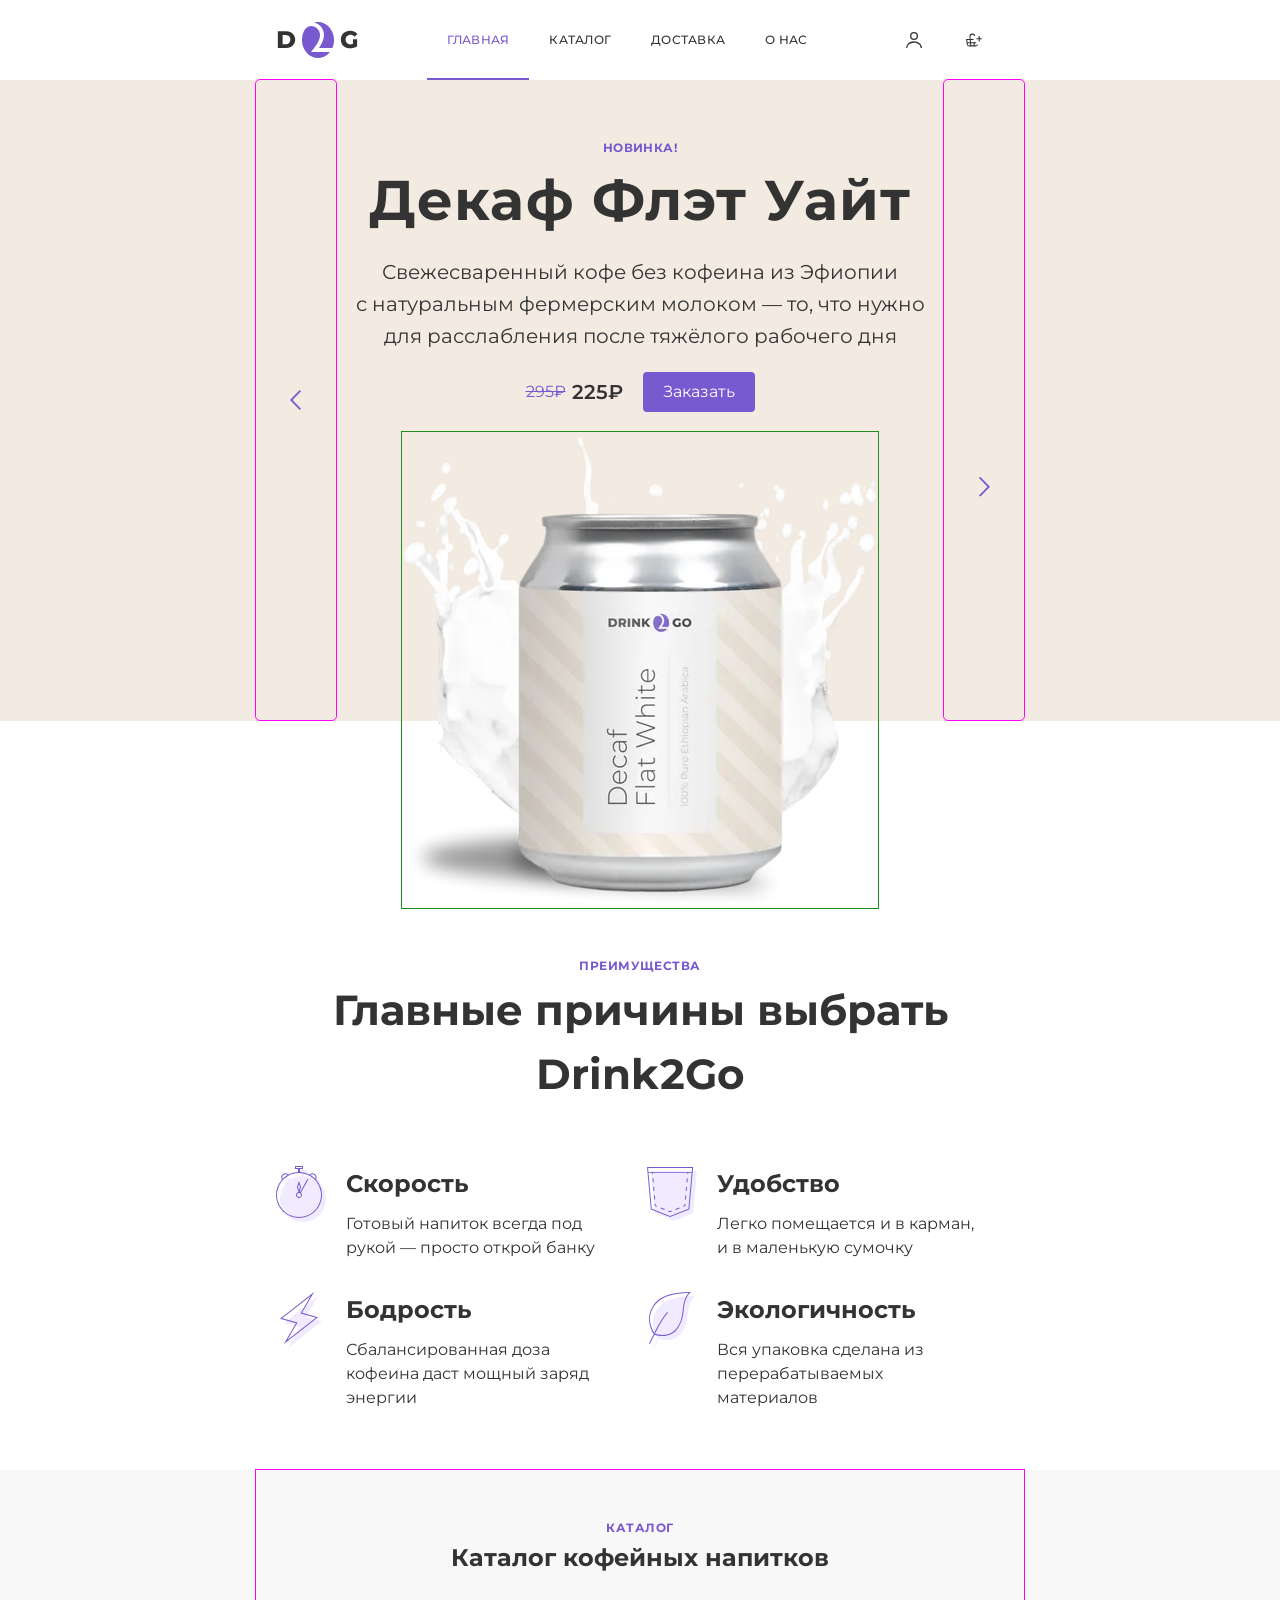
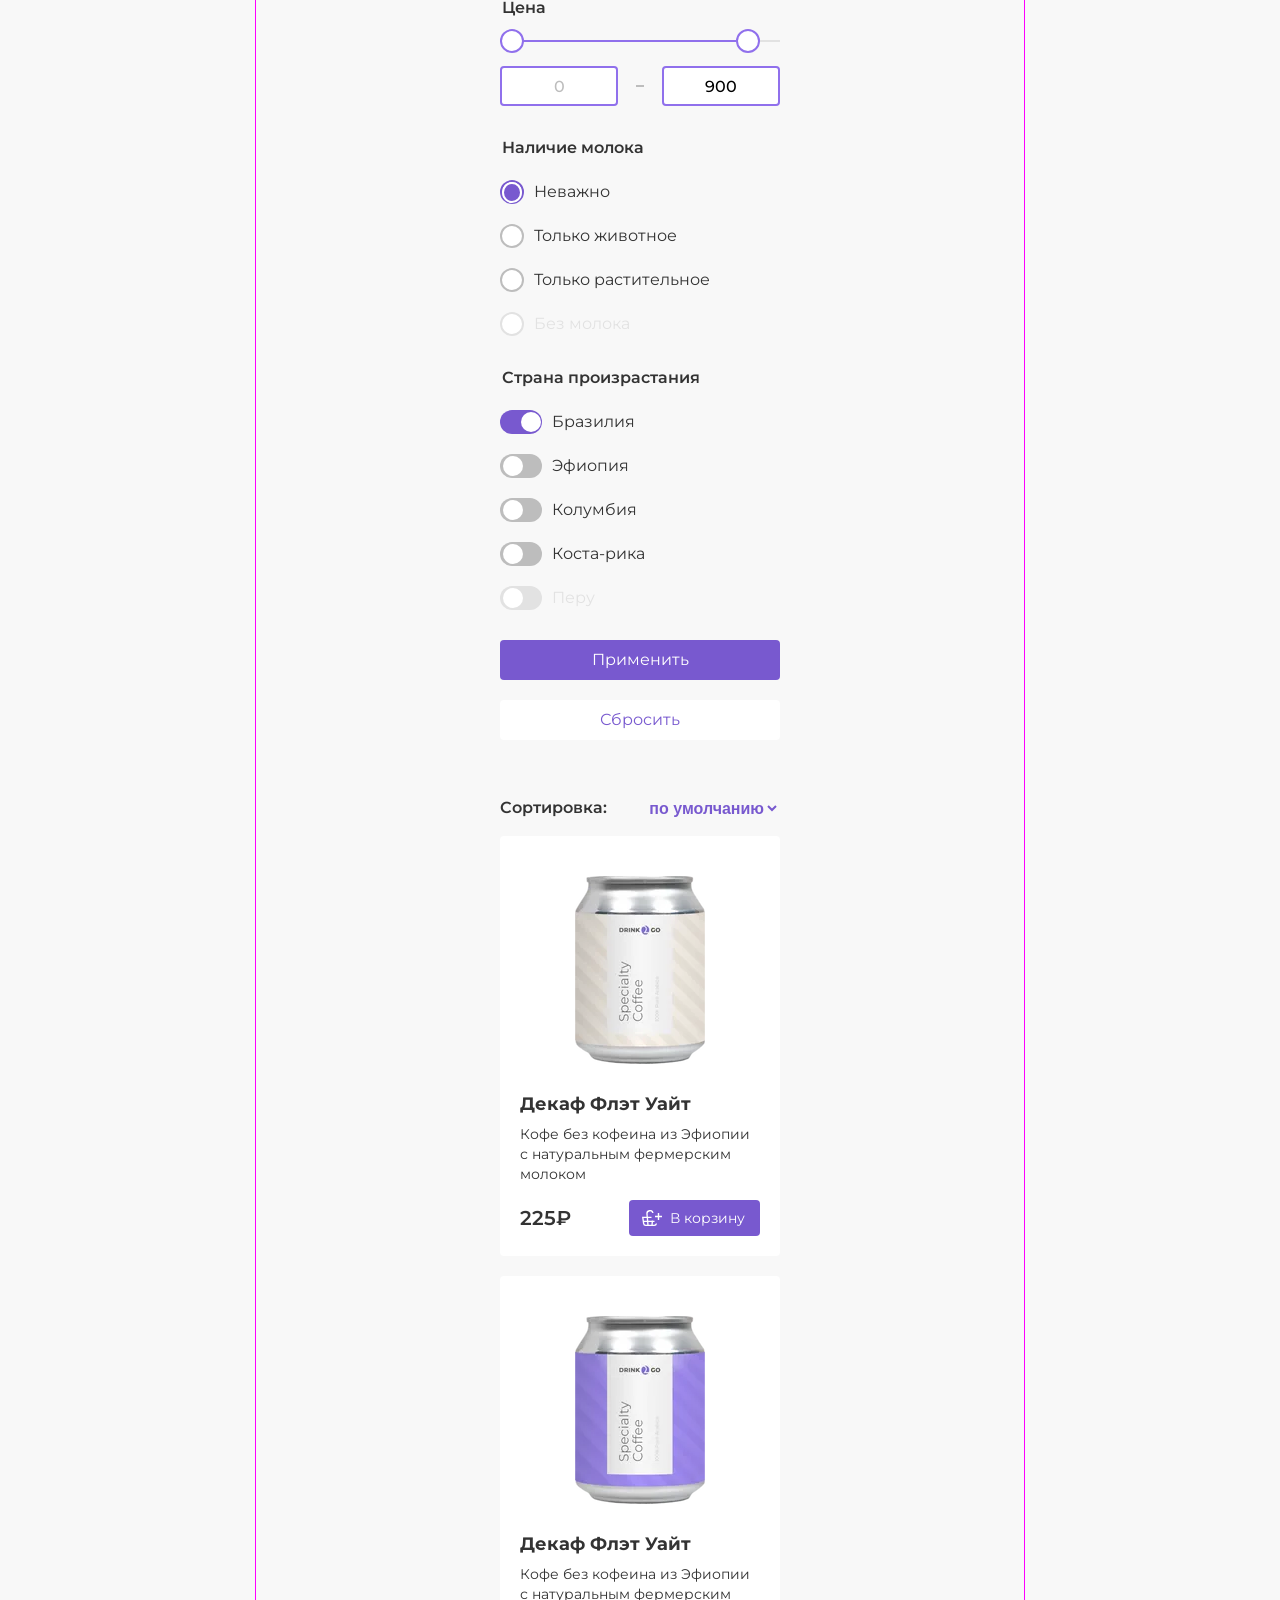
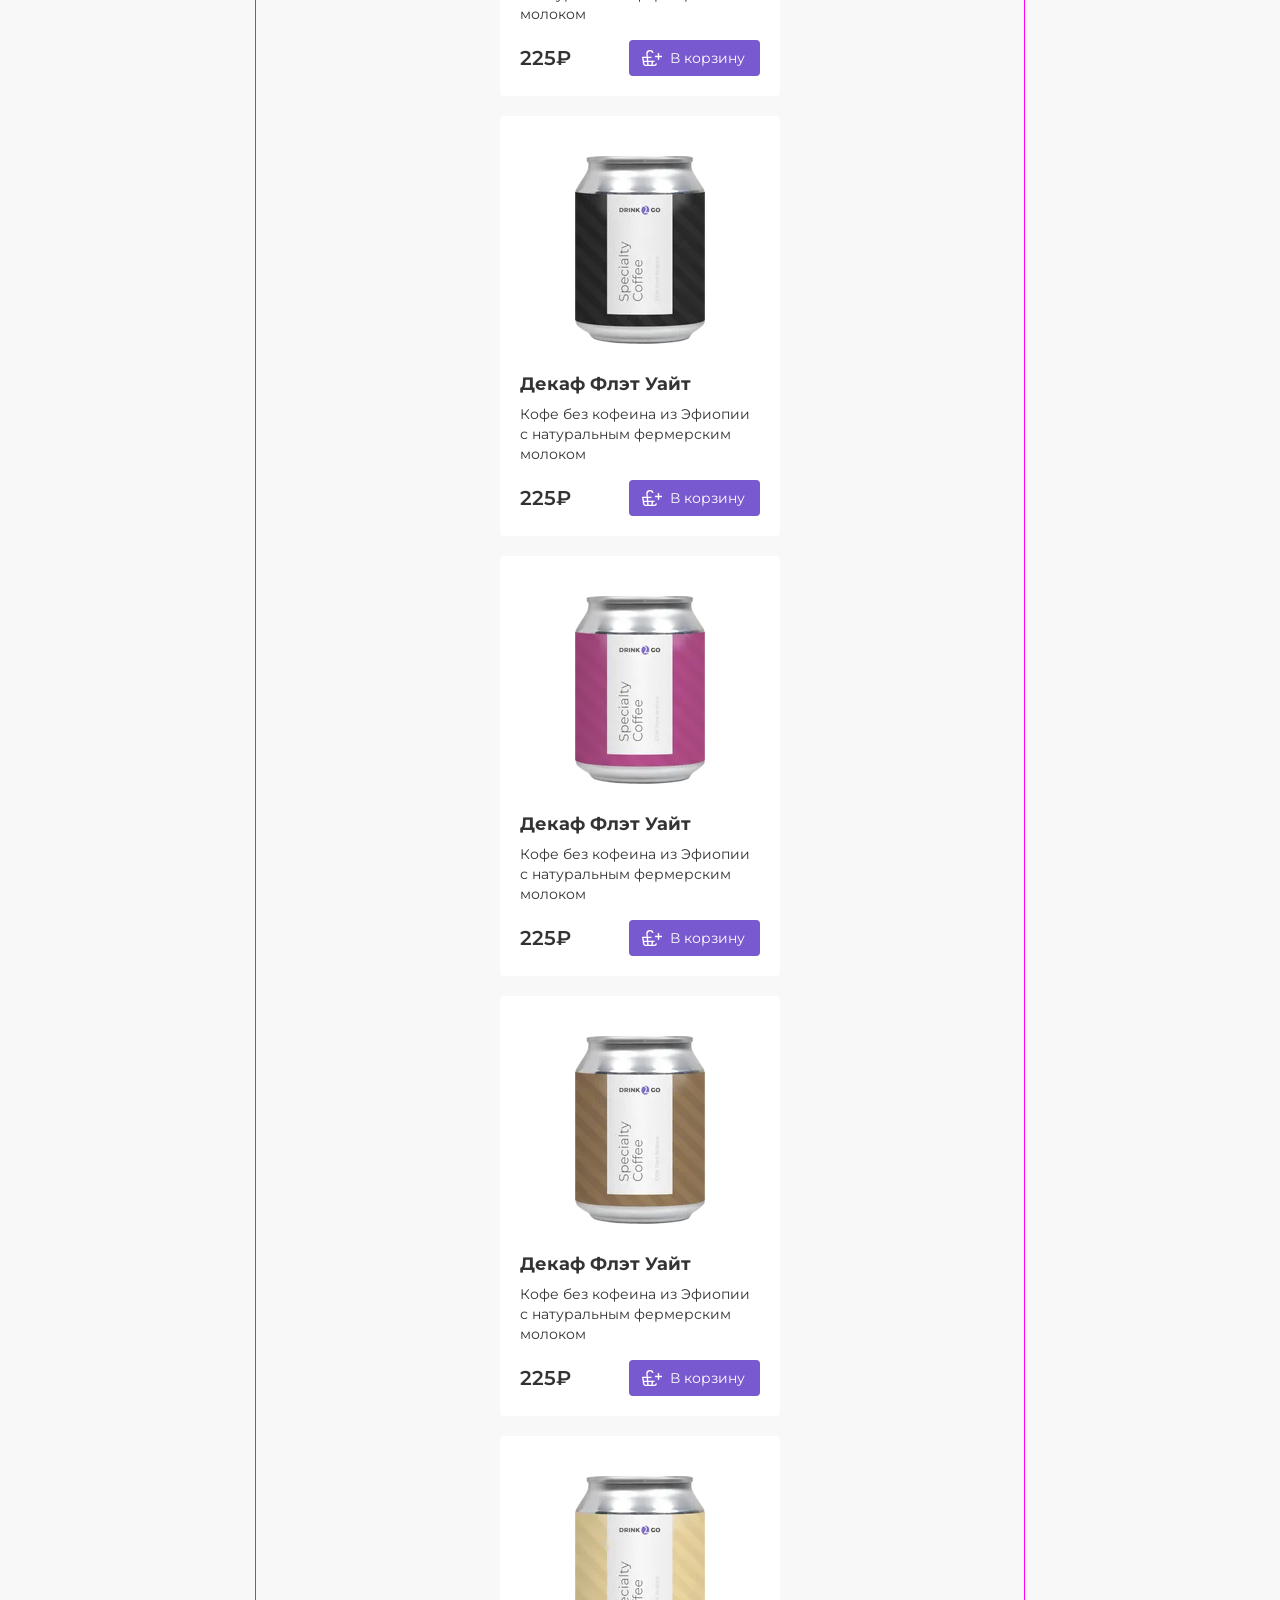
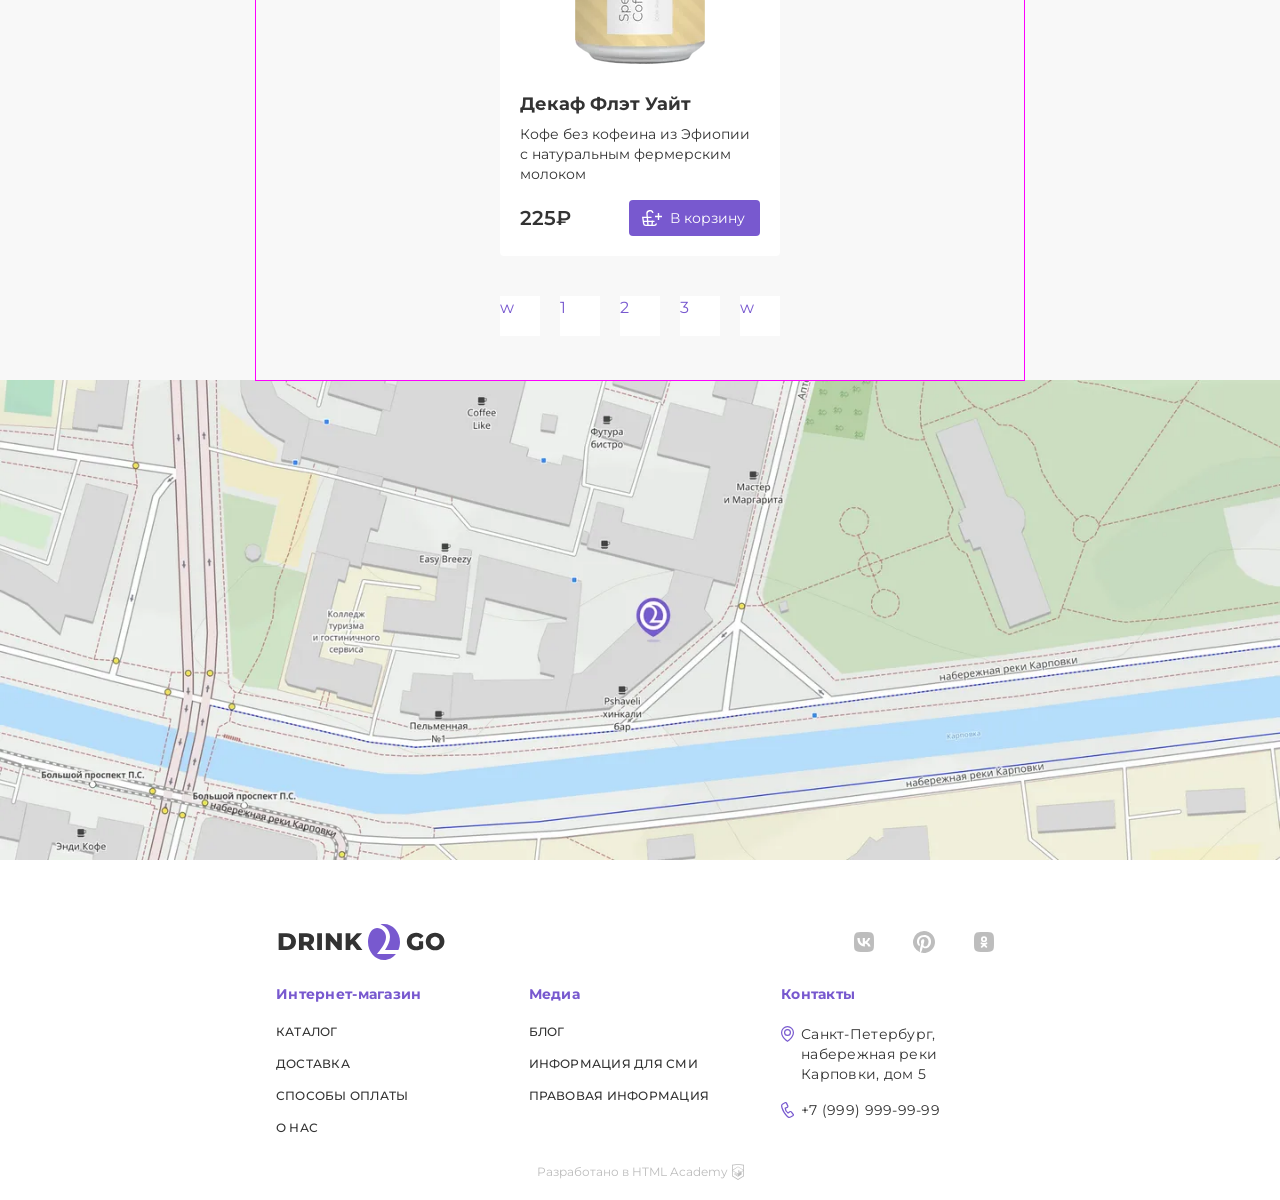
==== commit 343addc0: "Deploying to gh-pages from @ DrZhuker/drink2go-check-master@7049e1342f9054c2cfb43375302c51a72c5fd37c" ====
--- a/1/index.html
+++ b/1/index.html
@@ -1 +1 @@
-<!DOCTYPE html><html class="page" lang="ru"><head><meta charset="UTF-8"><title>Интернет-магазин кофейных напитков</title><meta name="viewport" content="width=device-width,initial-scale=1"><link rel="preload" href="#" type="font/woff2" as="font"><link rel="stylesheet" href="styles/styles.css"><script src="scripts/index.js" defer="defer"></script></head><body class="page__body"><header class="header container" data-test="header"><div class="header__logo-wrapper"><a class="header__logo" href="index.html"><picture><source media="(width >= 1440px)" type="image/svg+xml" width="170" height="36" srcset="images/logo-desktop.svg"><source media="(width >= 768px)" type="image/svg+xml" width="82" height="36" srcset="images/logo-tablet.svg"><img src="images/logo-mobile.svg" width="32" height="36" alt="Логотип"></picture></a><p>Интернет-магазин кофейных напитков</p></div><div class="header__user-menu user-menu"><ul class="user-menu__item"><li class="user-menu__items"><a class="user-menu__link user-menu__link--login" href="#"><span>Войти</span></a></li><li class="user-menu__items"><a class="user-menu__link user-menu__link--cart" href="#"><span>Корзина</span></a></li><li class="user-menu__items"><a class="user-menu__link user-menu__link--menu" href="#"><span class="visually-hidden">Меню</span></a></li></ul></div><nav class="header__navigation navigation navigation--close"><ul class="navigation__item"><li class="navigation__items"><a class="navigation__link navigation__link--active" href="#">Главная</a></li><li class="navigation__items"><a class="navigation__link" href="#">Каталог</a></li><li class="navigation__items"><a class="navigation__link" href="#">Доставка</a></li><li class="navigation__items"><a class="navigation__link" href="#">О нас</a></li></ul></nav></header><main class="main"><section class="hero" data-test="hero"><div class="hero__wrapper container"><button class="hero__slider-button hero__slider-button--back button"></button><div class="hero__slider"><div class="hero__description-wrapper"><h1 class="hero__title">Декаф Флэт Уайт</h1><p class="hero__promo-text">Новинка!</p><p class="hero__description">Свежесваренный кофе без кофеина из Эфиопии с&nbsp;натуральным фермерским молоком — то, что нужно для&nbsp;расслабления после тяжёлого рабочего дня</p><div class="hero__buy-wrapper"><div class="hero__cost-wrapper"><p class="hero__old-price">295₽</p><p class="hero__new-price">225₽</p></div><button class="hero__button-buy button">Заказать</button></div></div><div class="hero__image-wrapper"><picture><source media="(min-width: 1440px)" type="image/webp" width="600" height="600" srcset="images/hero-flat-white-desktop@1x.webp, images/hero-flat-white-desktop@2x.webp 2x"><source media="(min-width: 768px)" type="image/webp" width="476" height="476" srcset="images/hero-flat-white-tablet@1x.webp, images/hero-flat-white-tablet@2x.webp 2x"><source type="image/webp" width="280" height="280" srcset="images/hero-flat-white-mobile@1x.webp, images/hero-flat-white-mobile@2x.webp 2x"><source media="(min-width: 1440px)" type="image/png" width="600" height="600" srcset="images/hero-flat-white-desktop@1x.png, images/hero-flat-white-desktop@2x.png 2x"><source media="(min-width: 768px)" type="image/png" width="476" height="476" srcset="images/hero-flat-white-tablet@1x.png, images/hero-flat-white-tablet@2x.png 2x"><img class="hero__image" src="hero-flat-white-mobile@1x.png" srcset="images/images/hero-flat-white-mobile@2x.png" width="280" height="280" alt="Банка корма с курицей"></picture></div></div><button class="hero__slider-button hero__slider-button--forward button"></button></div><ul class="hero__switch"><li class="hero__switch-items"><button class="button hero__switch-button"></button></li><li class="hero__switch-items"><button class="button hero__switch-button hero__switch-button--unactive"></button></li><li class="hero__switch-items"><button class="button hero__switch-button hero__switch-button--unactive"></button></li></ul></section><section class="features container" data-test="features"><h2 class="features__title">Главные причины выбрать Drink2Go</h2><p class="features__promo-text">Преимущества</p><ul class="features__item"><li class="features__items features__items--speed"><h3 class="features__items-title">Скорость</h3><p class="features__items-description">Готовый напиток всегда под рукой — просто открой банку</p></li><li class="features__items features__items--fit"><h3 class="features__items-title">Удобство</h3><p class="features__items-description">Легко помещается и в карман, и в маленькую сумочку</p></li><li class="features__items features__items--energy"><h3 class="features__items-title">Бодрость</h3><p class="features__items-description">Сбалансированная доза кофеина даст мощный заряд энергии</p></li><li class="features__items features__items--eco"><h3 class="features__items-title">Экологичность</h3><p class="features__items-description">Вся упаковка сделана из перерабатываемых материалов</p></li></ul></section><section class="catalog" data-test="catalog"><div class="catalog__wrapper container"><h2 class="catalog__title">Каталог кофейных напитков</h2><p class="catalog__promo-text">Каталог</p><div class="catalog__filter"><form class="catalog__filter-form" action="https://echo.htmlacademy.ru/" method="post"><!-- slider --><fieldset class="catalog__filter-group"><legend class="catalog__filter-title">Цена</legend><ul class="catalog__filter-cost-list"><li class="catalog__filter-cost-item"><div class="catalog__slider-wrapper"><div class="catalog__slider-content"></div><div class="catalog__slider-content catalog__slider-content--active" style="left: 0px; width: 236px;"><button class="catalog__slider catalog__slider--min" type="button" style="left: 0px;"><span></span></button> <button class="catalog__slider catalog__slider--max" type="button" style="left: 236px;"><span></span></button></div></div></li><li class="catalog__filter-cost-item"><div class="catalog__cost-input-wrapper"><label class="catalog__control-filter-cost"><span class="catalog__control-filter-text visually-hidden">от</span> <input class="catalog__filter-cost-input catalog__filter-cost-input--left" name="low-cost" type="text" value="0"></label><div></div><label class="catalog__control-filter-cost"><span class="catalog__control-filter-text visually-hidden">до</span> <input class="catalog__filter-cost-input catalog__filter-cost-input--right" name="hight-cost" type="text" value="900"></label></div></li></ul></fieldset><!-- radio --><fieldset class="catalog__filter-group"><legend class="catalog__filter-title">Наличие молока</legend><ul class="catalog__filter-radio-list"><li class="catalog__filter-radio-item"><label class="catalog__control"><input class="catalog__control-input visually-hidden" type="radio" name="type-of-housing" value="hight-hotel" checked="checked"> <span class="catalog__control-input-check catalog__control-input-radio"></span> <span class="catalog__control-input-text">Неважно</span></label></li><li class="catalog__filter-radio-item"><label class="catalog__control"><input class="catalog__control-input visually-hidden" type="radio" name="type-of-housing" value="hotel"> <span class="catalog__control-input-check catalog__control-input-radio"></span> <span class="catalog__control-input-text">Только животное</span></label></li><li class="catalog__filter-radio-item"><label class="catalog__control"><input class="catalog__control-input visually-hidden" type="radio" name="type-of-housing" value="apartament"> <span class="catalog__control-input-check control-input-radio"></span> <span class="catalog__control-input-text">Только растительное</span></label></li><li class="catalog__filter-radio-item catalog__filter-radio-item--disabled"><label class="catalog__control"><input class="catalog__control-input visually-hidden" type="radio" name="type-of-housing" value="apartament"> <span class="catalog__control-input-check control-input-radio"></span> <span class="catalog__control-input-text">Без молока</span></label></li></ul></fieldset><!-- checkbox --><fieldset class="catalog__filter-group"><legend class="catalog__filter-title">Страна произрастания</legend><ul class="catalog__filter-checkbox-list"><li class="catalog__filter-checkbox-item"><label class="catalog__control"><input class="catalog__control-input visually-hidden" type="checkbox" name="pool" checked="checked"> <span class="catalog__control-input-check"></span> <span class="catalog__control-input-text">Бассейн</span></label></li><li class="catalog__filter-checkbox-item"><label class="catalog__control"><input class="catalog__control-input visually-hidden" type="checkbox" name="parking" checked="checked"> <span class="catalog__control-input-check"></span> <span class="catalog__control-input-text">Парковка</span></label></li><li class="catalog__filter-checkbox-item"><label class="catalog__control"><input class="catalog__control-input visually-hidden" type="checkbox" name="wifi"> <span class="catalog__control-input-check"></span> <span class="catalog__control-input-text">Wi-Fi</span></label></li></ul></fieldset><div class="catalog__container-button"><button class="catalog__button--apply button" type="submit">Применить</button> <button class="catalog__button--reset button" type="reset">Сбросить</button></div></form></div></div></section><section class="map" data-test="map"><h2 class="map__title visually-hidden">Мы на карте</h2><div class="map__wrapper"></div></section></main><footer class="footer container" data-test="footer"><div class="footer__wrapper"><div class="footer__header divider"><div class="footer__logo-wrapper"><a class="footer__logo" href="index.html"><picture><source media="(width >= 768px)" type="image/svg+xml" width="170" height="36" srcset="images/logo-desktop.svg"><img src="images/logo-tablet.svg" width="82" height="36" alt="Логотип"></picture></a><p>Интернет-магазин кофейных напитков</p></div><ul class="footer-social-list social-list"><li class="social-list-items"><a class="social-list-link social-list-link--vk" href="#"><span class="visually-hidden">Вконтакте</span></a></li><li class="social-list-items"><a class="social-list-link social-list-link--pinterest" href="#"><span class="visually-hidden">Pinterest</span></a></li><li class="social-list-items"><a class="social-list-link social-list-link--ok" href="#"><span class="visually-hidden">Одноклассники</span></a></li></ul></div><ul class="footer__navigation"><li class="footer__navigation-items divider"><h4 class="footer__navigation-items-title">Интернет-магазин</h4><ul class="footer__shop-link-item"><li class="footer__shop-link-items"><a class="footer__shop-link" href="#">Каталог</a></li><li class="footer__shop-link-items"><a class="footer__shop-link" href="#">Доставка</a></li><li class="footer__shop-link-items"><a class="footer__shop-link" href="#">Способы оплаты</a></li><li class="footer__shop-link-items"><a class="footer__shop-link" href="#">О нас</a></li></ul></li><li class="footer__navigation-items divider"><h4 class="footer__navigation-items-title">Медиа</h4><ul class="footer__shop-link-item"><li class="footer__shop-link-items"><a class="footer__shop-link" href="#">Блог</a></li><li class="footer__shop-link-items"><a class="footer__shop-link" href="#">Информация для СМИ</a></li><li class="footer__shop-link-items"><a class="footer__shop-link" href="#">Правовая информация</a></li></ul></li><li class="footer__navigation-items divider"><h4 class="footer__navigation-items-title">Контакты</h4><ul class="footer__shop-link-item"><li class="footer__shop-link-items"><address class="footer__shop-link footer__shop-link--address">Санкт-Петербург, набережная реки Карповки, дом 5</address></li><li class="footer__shop-link-items"><a class="footer__shop-link footer__shop-link--tel" href="tel:+79999999999">+7 (999) 999-99-99</a></li></ul></li></ul></div><p class="footer__html-academy">Разработано в <a href="#">HTML Academy</a></p></footer></body></html>+<!DOCTYPE html><html class="page" lang="ru"><head><meta charset="UTF-8"><title>Интернет-магазин кофейных напитков</title><meta name="viewport" content="width=device-width,initial-scale=1"><link rel="preload" href="#" type="font/woff2" as="font"><link rel="stylesheet" href="styles/styles.css"><script src="scripts/index.js" defer="defer"></script></head><body class="page__body"><header class="header container" data-test="header"><div class="header__logo-wrapper"><a class="header__logo" href="index.html"><picture><source media="(width >= 1440px)" type="image/svg+xml" width="170" height="36" srcset="images/logo-desktop.svg"><source media="(width >= 768px)" type="image/svg+xml" width="82" height="36" srcset="images/logo-tablet.svg"><img src="images/logo-mobile.svg" width="32" height="36" alt="Логотип"></picture></a><p>Интернет-магазин кофейных напитков</p></div><div class="header__user-menu user-menu"><ul class="user-menu__item"><li class="user-menu__items"><a class="user-menu__link user-menu__link--login" href="#"><span>Войти</span></a></li><li class="user-menu__items"><a class="user-menu__link user-menu__link--cart" href="#"><span>Корзина</span></a></li><li class="user-menu__items"><a class="user-menu__link user-menu__link--menu" href="#"><span class="visually-hidden">Меню</span></a></li></ul></div><nav class="header__navigation navigation navigation--close"><ul class="navigation__item"><li class="navigation__items"><a class="navigation__link navigation__link--active" href="#">Главная</a></li><li class="navigation__items"><a class="navigation__link" href="#">Каталог</a></li><li class="navigation__items"><a class="navigation__link" href="#">Доставка</a></li><li class="navigation__items"><a class="navigation__link" href="#">О нас</a></li></ul></nav></header><main class="main"><section class="hero" data-test="hero"><div class="hero__wrapper container"><button class="hero__slider-button hero__slider-button--back button"></button><div class="hero__slider"><div class="hero__description-wrapper"><h1 class="hero__title">Декаф Флэт Уайт</h1><p class="hero__promo-text">Новинка!</p><p class="hero__description">Свежесваренный кофе без кофеина из Эфиопии с&nbsp;натуральным фермерским молоком — то, что нужно для&nbsp;расслабления после тяжёлого рабочего дня</p><div class="hero__buy-wrapper"><div class="hero__cost-wrapper"><p class="hero__old-price">295₽</p><p class="hero__new-price">225₽</p></div><button class="hero__button-buy button">Заказать</button></div></div><div class="hero__image-wrapper"><picture><source media="(min-width: 1440px)" type="image/webp" width="600" height="600" srcset="images/hero-flat-white-desktop@1x.webp, images/hero-flat-white-desktop@2x.webp 2x"><source media="(min-width: 768px)" type="image/webp" width="476" height="476" srcset="images/hero-flat-white-tablet@1x.webp, images/hero-flat-white-tablet@2x.webp 2x"><source type="image/webp" width="280" height="280" srcset="images/hero-flat-white-mobile@1x.webp, images/hero-flat-white-mobile@2x.webp 2x"><source media="(min-width: 1440px)" type="image/png" width="600" height="600" srcset="images/hero-flat-white-desktop@1x.png, images/hero-flat-white-desktop@2x.png 2x"><source media="(min-width: 768px)" type="image/png" width="476" height="476" srcset="images/hero-flat-white-tablet@1x.png, images/hero-flat-white-tablet@2x.png 2x"><img class="hero__image" src="hero-flat-white-mobile@1x.png" srcset="images/images/hero-flat-white-mobile@2x.png" width="280" height="280" alt="Банка корма с курицей"></picture></div></div><button class="hero__slider-button hero__slider-button--forward button"></button></div><ul class="hero__switch"><li class="hero__switch-items"><button class="button hero__switch-button"></button></li><li class="hero__switch-items"><button class="button hero__switch-button hero__switch-button--unactive"></button></li><li class="hero__switch-items"><button class="button hero__switch-button hero__switch-button--unactive"></button></li></ul></section><section class="features container" data-test="features"><h2 class="features__title">Главные причины выбрать Drink2Go</h2><p class="features__promo-text">Преимущества</p><ul class="features__item"><li class="features__items features__items--speed"><h3 class="features__items-title">Скорость</h3><p class="features__items-description">Готовый напиток всегда под рукой — просто открой банку</p></li><li class="features__items features__items--fit"><h3 class="features__items-title">Удобство</h3><p class="features__items-description">Легко помещается и в карман, и в маленькую сумочку</p></li><li class="features__items features__items--energy"><h3 class="features__items-title">Бодрость</h3><p class="features__items-description">Сбалансированная доза кофеина даст мощный заряд энергии</p></li><li class="features__items features__items--eco"><h3 class="features__items-title">Экологичность</h3><p class="features__items-description">Вся упаковка сделана из перерабатываемых материалов</p></li></ul></section><section class="catalog" data-test="catalog"><div class="catalog__wrapper container"><h2 class="catalog__title">Каталог кофейных напитков</h2><p class="catalog__promo-text">Каталог</p><div class="catalog__filter"><form class="catalog__filter-form" action="https://echo.htmlacademy.ru/" method="post"><!-- slider --><fieldset class="catalog__filter-group"><legend class="catalog__filter-title">Цена</legend><ul class="catalog__filter-cost-list"><li class="catalog__filter-cost-item"><div class="catalog__slider-wrapper"><div class="catalog__slider-content"></div><div class="catalog__slider-content catalog__slider-content--active" style="left: 0px; width: 236px;"><button class="catalog__slider catalog__slider--min" type="button" style="left: 0px;"><span></span></button> <button class="catalog__slider catalog__slider--max" type="button" style="left: 236px;"><span></span></button></div></div></li><li class="catalog__filter-cost-item"><div class="catalog__cost-input-wrapper"><label class="catalog__control-filter-cost"><span class="catalog__control-filter-text visually-hidden">от</span> <input class="catalog__filter-cost-input catalog__filter-cost-input--left" name="low-cost" type="text" placeholder="0"></label><div></div><label class="catalog__control-filter-cost"><span class="catalog__control-filter-text visually-hidden">до</span> <input class="catalog__filter-cost-input catalog__filter-cost-input--right" name="hight-cost" type="text" value="900"></label></div></li></ul></fieldset><!-- radio --><fieldset class="catalog__filter-group"><legend class="catalog__filter-title">Наличие молока</legend><ul class="catalog__filter-radio-list"><li class="catalog__filter-radio-item"><label class="catalog__control"><input class="catalog__control-input visually-hidden" type="radio" name="type-milk" value="hight-hotel" checked="checked"> <span class="catalog__control-input-check catalog__control-input-radio"><span></span></span> <span class="catalog__control-input-text">Неважно</span></label></li><li class="catalog__filter-radio-item"><label class="catalog__control"><input class="catalog__control-input visually-hidden" type="radio" name="type-milk" value="hotel"> <span class="catalog__control-input-check catalog__control-input-radio"><span></span></span> <span class="catalog__control-input-text">Только животное</span></label></li><li class="catalog__filter-radio-item"><label class="catalog__control"><input class="catalog__control-input visually-hidden" type="radio" name="type-milk" value="apartament"> <span class="catalog__control-input-check catalog__control-input-radio"><span></span></span> <span class="catalog__control-input-text">Только растительное</span></label></li><li class="catalog__filter-radio-item catalog__filter-radio-item--disabled"><label class="catalog__control"><input class="catalog__control-input visually-hidden" type="radio" name="type-milk" value="apartament" disabled="disabled"> <span class="catalog__control-input-check catalog__control-input-radio"><span></span></span> <span class="catalog__control-input-text">Без молока</span></label></li></ul></fieldset><!-- checkbox --><fieldset class="catalog__filter-group"><legend class="catalog__filter-title">Страна произрастания</legend><ul class="catalog__filter-checkbox-list"><li class="catalog__filter-checkbox-item"><label class="catalog__control catalog__control--checkbox"><input class="catalog__control-input visually-hidden" type="checkbox" name="brasil" checked="checked"> <span class="catalog__control-input-check catalog__control-input-check--checkbox"></span> <span class="catalog__control-input-text">Бразилия</span></label></li><li class="catalog__filter-checkbox-item"><label class="catalog__control catalog__control--checkbox"><input class="catalog__control-input visually-hidden" type="checkbox" name="efiop"> <span class="catalog__control-input-check catalog__control-input-check--checkbox"></span> <span class="catalog__control-input-text">Эфиопия</span></label></li><li class="catalog__filter-checkbox-item"><label class="catalog__control catalog__control--checkbox"><input class="catalog__control-input visually-hidden" type="checkbox" name="columb"> <span class="catalog__control-input-check catalog__control-input-check--checkbox"></span> <span class="catalog__control-input-text">Колумбия</span></label></li><li class="catalog__filter-checkbox-item"><label class="catalog__control catalog__control--checkbox"><input class="catalog__control-input visually-hidden" type="checkbox" name="kosta-rika"> <span class="catalog__control-input-check catalog__control-input-check--checkbox"></span> <span class="catalog__control-input-text">Коста-рика</span></label></li><li class="catalog__filter-checkbox-item"><label class="catalog__control catalog__control--checkbox"><input class="catalog__control-input visually-hidden" type="checkbox" name="peru" disabled="disabled"> <span class="catalog__control-input-check catalog__control-input-check--checkbox"></span> <span class="catalog__control-input-text">Перу</span></label></li></ul></fieldset><div class="catalog__container-button"><button class="catalog__button--apply button" type="submit">Применить</button> <button class="catalog__button--reset button" type="reset">Сбросить</button></div></form></div><div class="catalog__results"><form class="catalog__sort" action="https://echo.htmlacademy.ru/" method="post"><div class="catalog__sort-group"><p class="catalog__sort-title">Сортировка:</p><select class="catalog__sort-select" name="sort" id="sort"><option value="default">по умолчанию</option><option value="price">по цене</option><option value="popular">по популярности</option></select></div></form></div><ul class="catalog__item"><!-- 1 --><li class="catalog__items catalog-card"><h2 class="catalog-card__title">Декаф Флэт Уайт</h2><div class="catalog-card__image-wrapper"><picture><source type="image/webp" width="130" height="188" srcset="images/coffee-can-1@1x.webp, images/coffee-can-1@2x.webp 2x"><img class="hero__image" src="images/coffee-can-1@1x.png" srcset="images/coffee-can-1@2x.png" width="130" height="188" alt="Декаф Флэт Уайт"></picture></div><p class="catalog-card__description">Кофе без кофеина из Эфиопии с натуральным фермерским молоком</p><div class="catalog-card__cost-wrapper"><p class="catalog-card__price"><span>225</span>₽</p><button class="catalog-card__button button">В корзину</button></div></li><!-- 2 --><li class="catalog__items catalog-card"><h2 class="catalog-card__title">Декаф Флэт Уайт</h2><div class="catalog-card__image-wrapper"><picture><source type="image/webp" width="130" height="188" srcset="images/coffee-can-2@1x.webp, images/coffee-can-2@2x.webp 2x"><img class="hero__image" src="images/coffee-can-2@1x.png" srcset="images/coffee-can-2@2x.png" width="130" height="188" alt="Декаф Флэт Уайт"></picture></div><p class="catalog-card__description">Кофе без кофеина из Эфиопии с натуральным фермерским молоком</p><div class="catalog-card__cost-wrapper"><p class="catalog-card__price"><span>225</span>₽</p><button class="catalog-card__button button">В корзину</button></div></li><!-- 3 --><li class="catalog__items catalog-card"><h2 class="catalog-card__title">Декаф Флэт Уайт</h2><div class="catalog-card__image-wrapper"><picture><source type="image/webp" width="130" height="188" srcset="images/coffee-can-3@1x.webp, images/coffee-can-3@2x.webp 2x"><img class="hero__image" src="images/coffee-can-3@1x.png" srcset="images/coffee-can-3@2x.png" width="130" height="188" alt="Декаф Флэт Уайт"></picture></div><p class="catalog-card__description">Кофе без кофеина из Эфиопии с натуральным фермерским молоком</p><div class="catalog-card__cost-wrapper"><p class="catalog-card__price"><span>225</span>₽</p><button class="catalog-card__button button">В корзину</button></div></li><!-- 4 --><li class="catalog__items catalog-card"><h2 class="catalog-card__title">Декаф Флэт Уайт</h2><div class="catalog-card__image-wrapper"><picture><source type="image/webp" width="130" height="188" srcset="images/coffee-can-4@1x.webp, images/coffee-can-4@2x.webp 2x"><img class="hero__image" src="images/coffee-can-4@1x.png" srcset="images/coffee-can-4@2x.png" width="130" height="188" alt="Декаф Флэт Уайт"></picture></div><p class="catalog-card__description">Кофе без кофеина из Эфиопии с натуральным фермерским молоком</p><div class="catalog-card__cost-wrapper"><p class="catalog-card__price"><span>225</span>₽</p><button class="catalog-card__button button">В корзину</button></div></li><!-- 5 --><li class="catalog__items catalog-card"><h2 class="catalog-card__title">Декаф Флэт Уайт</h2><div class="catalog-card__image-wrapper"><picture><source type="image/webp" width="130" height="188" srcset="images/coffee-can-5@1x.webp, images/coffee-can-5@2x.webp 2x"><img class="hero__image" src="images/coffee-can-5@1x.png" srcset="images/coffee-can-5@2x.png" width="130" height="188" alt="Декаф Флэт Уайт"></picture></div><p class="catalog-card__description">Кофе без кофеина из Эфиопии с натуральным фермерским молоком</p><div class="catalog-card__cost-wrapper"><p class="catalog-card__price"><span>225</span>₽</p><button class="catalog-card__button button">В корзину</button></div></li><!-- 6 --><li class="catalog__items catalog-card"><h2 class="catalog-card__title">Декаф Флэт Уайт</h2><div class="catalog-card__image-wrapper"><picture><source type="image/webp" width="130" height="188" srcset="images/coffee-can-6@1x.webp, images/coffee-can-6@2x.webp 2x"><img class="hero__image" src="images/coffee-can-6@1x.png" srcset="images/coffee-can-6@2x.png" width="130" height="188" alt="Декаф Флэт Уайт"></picture></div><p class="catalog-card__description">Кофе без кофеина из Эфиопии с натуральным фермерским молоком</p><div class="catalog-card__cost-wrapper"><p class="catalog-card__price"><span>225</span>₽</p><button class="catalog-card__button button">В корзину</button></div></li></ul><ul class="catalog__pagination pagination"><li class="pagination__items"><a class="pagination__items-link" href="#">w</a></li><li class="pagination__items"><a class="pagination__items-link" href="#">1</a></li><li class="pagination__items pagination__items--active"><a class="pagination__items-link" href="#">2</a></li><li class="pagination__items"><a class="pagination__items-link" href="#">3</a></li><li class="pagination__items"><a class="pagination__items-link" href="#">w</a></li></ul></div></section><section class="map" data-test="map"><h2 class="map__title visually-hidden">Мы на карте</h2><div class="map__wrapper"></div></section></main><footer class="footer container" data-test="footer"><div class="footer__wrapper"><div class="footer__header divider"><div class="footer__logo-wrapper"><a class="footer__logo" href="index.html"><picture><source media="(width >= 768px)" type="image/svg+xml" width="170" height="36" srcset="images/logo-desktop.svg"><img src="images/logo-tablet.svg" width="82" height="36" alt="Логотип"></picture></a><p>Интернет-магазин кофейных напитков</p></div><ul class="footer-social-list social-list"><li class="social-list-items"><a class="social-list-link social-list-link--vk" href="#"><span class="visually-hidden">Вконтакте</span></a></li><li class="social-list-items"><a class="social-list-link social-list-link--pinterest" href="#"><span class="visually-hidden">Pinterest</span></a></li><li class="social-list-items"><a class="social-list-link social-list-link--ok" href="#"><span class="visually-hidden">Одноклассники</span></a></li></ul></div><ul class="footer__navigation"><li class="footer__navigation-items divider"><h4 class="footer__navigation-items-title">Интернет-магазин</h4><ul class="footer__shop-link-item"><li class="footer__shop-link-items"><a class="footer__shop-link" href="#">Каталог</a></li><li class="footer__shop-link-items"><a class="footer__shop-link" href="#">Доставка</a></li><li class="footer__shop-link-items"><a class="footer__shop-link" href="#">Способы оплаты</a></li><li class="footer__shop-link-items"><a class="footer__shop-link" href="#">О нас</a></li></ul></li><li class="footer__navigation-items divider"><h4 class="footer__navigation-items-title">Медиа</h4><ul class="footer__shop-link-item"><li class="footer__shop-link-items"><a class="footer__shop-link" href="#">Блог</a></li><li class="footer__shop-link-items"><a class="footer__shop-link" href="#">Информация для СМИ</a></li><li class="footer__shop-link-items"><a class="footer__shop-link" href="#">Правовая информация</a></li></ul></li><li class="footer__navigation-items divider"><h4 class="footer__navigation-items-title">Контакты</h4><ul class="footer__shop-link-item"><li class="footer__shop-link-items"><address class="footer__shop-link footer__shop-link--address">Санкт-Петербург, набережная реки Карповки, дом 5</address></li><li class="footer__shop-link-items"><a class="footer__shop-link footer__shop-link--tel" href="tel:+79999999999">+7 (999) 999-99-99</a></li></ul></li></ul></div><p class="footer__html-academy">Разработано в <a href="#">HTML Academy</a></p></footer></body></html>
--- a/1/styles/styles.css
+++ b/1/styles/styles.css
@@ -1 +1 @@
-*,:before,:after{box-sizing:border-box}body{color:#333;flex-direction:column;min-width:320px;min-height:100vh;margin:0;font-family:Montserrat,Arial,sans-serif;font-size:14px;font-weight:400;line-height:20px;display:flex}@font-face{font-family:Montserrat;font-weight:400;font-style:normal;font-display:swap;src:url(../fonts/Montserrat-Regular.woff2)format("woff2")}@font-face{font-family:Montserrat;font-weight:500;font-style:normal;font-display:swap;src:url(../fonts/Montserrat-Medium.woff2)format("woff2")}@font-face{font-family:Montserrat;font-weight:600;font-style:normal;font-display:swap;src:url(../fonts/Montserrat-SemiBold.woff2)format("woff2")}@font-face{font-family:Montserrat;font-weight:700;font-style:normal;font-display:swap;src:url(../fonts/Montserrat-Bold.woff2)format("woff2")}@font-face{font-family:Montserrat;font-weight:800;font-style:normal;font-display:swap;src:url(../fonts/Montserrat-ExtraBold.woff2)format("woff2")}.visually-hidden{white-space:nowrap;-webkit-clip-path:inset(100%);clip-path:inset(100%);clip:rect(0 0 0 0);border:0;width:1px;height:1px;margin:-1px;padding:0;position:absolute;overflow:hidden}.button{color:#fff;text-align:center;cursor:pointer;background-color:#7859cf;border:none;border-radius:4px;padding:8px 20px;font-size:16px;font-weight:400;line-height:24px;display:flex}.button:hover,.button:focus-visible{background-color:#9070ec}.button:active{background-color:#593cac}.button:disabled{cursor:unset;background-color:#bdbdbd}.divider{position:relative}.divider:after{content:"";background-color:#f0ebff;width:100%;height:1px;position:absolute;bottom:0;left:0;box-shadow:-220px 0 #f0ebff,225px 0 #f0ebff}@media (width>=768px){.divider:after{content:none}}.container{width:320px;margin:0 auto}@media (width>=768px){.container{width:768px}}@media (width>=1440px){.container{width:1440px}}.header{color:#333;letter-spacing:.02em;text-align:center;background-color:#fff;flex-wrap:wrap;justify-content:space-between;align-items:center;font-size:12px;font-weight:500;line-height:16px;display:flex}@media (width>=768px){.header{padding-right:20px}}@media (width>=1440px){.header{padding-left:40px;padding-right:20px}}.header__logo{text-align:left;margin-right:auto;padding:12px;font-size:12px;font-weight:400;line-height:16px}@media (width>=768px){.header__logo{margin-right:0;padding-left:20px}}@media (width>=1440px){.header__logo{padding-left:0}}.header__logo img{display:block}.header__logo-wrapper{align-items:center;gap:20px;display:flex}.header__logo-wrapper p{display:none}@media (width>=1440px){.header__logo-wrapper p{text-align:left;width:150px;font-size:12px;font-weight:400;line-height:16px;display:flex}}@media (width>=768px){.header__user-menu{order:1}}.user-menu__item{flex-wrap:wrap;margin:0;padding:0;list-style:none;display:flex}@media (width>=1440px){.user-menu__item{gap:20px}}.user-menu__link{text-transform:uppercase;color:#333;justify-content:center;align-items:center;min-width:60px;min-height:60px;text-decoration:none;display:flex;position:relative}@media (width>=768px){.user-menu__link{min-height:80px}}@media (width>=1440px){.user-menu__link{padding:32px 20px 32px 44px}}.user-menu__link:before{content:"";background-color:#333;width:16px;position:absolute}.user-menu__link:hover,.user-menu__link:focus-visible{color:#7859cf}.user-menu__link:hover:before,.user-menu__link:focus-visible:before{background-color:#333}@media (width>=1440px){.user-menu__link:hover:before,.user-menu__link:focus-visible:before{background-color:#7859cf}}.user-menu__link:active{background-color:#f0ebff}.user-menu__link span{display:none}@media (width>=1440px){.user-menu__link span{display:flex}}.user-menu__link--login:before{content:"";width:16px;height:16px;position:absolute;top:50%;left:50%;transform:translate(-50%,-50%);-webkit-mask-image:url(../icons/stack.svg#icon-user);mask-image:url(../icons/stack.svg#icon-user);-webkit-mask-position:50%;mask-position:50%;-webkit-mask-size:16px 16px;mask-size:16px 16px;-webkit-mask-repeat:no-repeat;mask-repeat:no-repeat}@media (width>=1440px){.user-menu__link--login:before{left:28px}}.user-menu__link--cart:before{content:"";width:16px;height:16px;position:absolute;top:50%;left:50%;transform:translate(-50%,-50%);-webkit-mask-image:url(../icons/stack.svg#icon-cart);mask-image:url(../icons/stack.svg#icon-cart);-webkit-mask-position:50%;mask-position:50%;-webkit-mask-size:16px 16px;mask-size:16px 16px;-webkit-mask-repeat:no-repeat;mask-repeat:no-repeat}@media (width>=1440px){.user-menu__link--cart:before{left:20px}}.user-menu__link--menu:before{content:"";width:16px;height:16px;position:absolute;top:50%;left:50%;transform:translate(-50%,-50%);-webkit-mask-image:url(../icons/stack.svg#icon-menu-default);mask-image:url(../icons/stack.svg#icon-menu-default);-webkit-mask-position:50%;mask-position:50%;-webkit-mask-size:16px 16px;mask-size:16px 16px;-webkit-mask-repeat:no-repeat;mask-repeat:no-repeat}.user-menu__link--menu-opened:before{content:"";width:16px;height:16px;position:absolute;top:50%;left:50%;transform:translate(-50%,-50%);-webkit-mask-image:url(../icons/stack.svg#icon-menu-opened);mask-image:url(../icons/stack.svg#icon-menu-opened);-webkit-mask-position:50%;mask-position:50%;-webkit-mask-size:16px 16px;mask-size:16px 16px;-webkit-mask-repeat:no-repeat;mask-repeat:no-repeat}@media (width>=768px){.user-menu__link--menu{display:none}}.navigation{justify-content:center;align-items:center;display:flex;position:relative}.navigation--close{display:none}@media (width>=768px){.navigation--close{display:flex}}.navigation__item{z-index:10;background-color:#fff;flex-wrap:wrap;margin:0;padding:0;list-style:none;display:flex;position:absolute;top:30px;left:-320px}@media (width>=768px){.navigation__item{position:relative;top:auto;left:auto}}.navigation__items{position:relative}.navigation__items:after{content:"";background-color:#f0ebff;width:100%;height:1px;position:absolute;bottom:0;left:0;box-shadow:-220px 0 #f0ebff,225px 0 #f0ebff}@media (width>=768px){.navigation__items:after{content:none}}.navigation__items:first-child:before{content:"";background-color:#f0ebff;width:100%;height:1px;position:absolute;top:0;left:0;box-shadow:-220px 0 #f0ebff,225px 0 #f0ebff}@media (width>=768px){.navigation__items:first-child:before{content:none}}.navigation__link{text-transform:uppercase;color:#333;justify-content:center;align-items:center;width:320px;padding:20px;text-decoration:none;display:flex}@media (width>=768px){.navigation__link{width:auto;padding:32px 20px}}@media (width>=1440px){.navigation__link:hover,.navigation__link:focus-visible{color:#7859cf}}.navigation__link:active{background-color:#f0ebff}@media (width>=768px){.navigation__link--active{color:#7859cf;position:relative}.navigation__link--active:after{content:"";background-color:#7859cf;width:100%;height:2px;position:absolute;bottom:0;left:0}}.main{flex-grow:1}.hero{background-color:#f3ebe1}@media (width>=1440px){.hero{flex-direction:column;align-items:center;display:flex}}.hero__wrapper{flex-wrap:wrap;justify-content:space-between;align-items:flex-start;width:320px;display:flex}@media (width>=768px){.hero__wrapper{width:768px;margin-bottom:187px}}@media (width>=1440px){.hero__wrapper{width:1440px;margin-bottom:0}}@media (width>=768px){.hero__slider-button{width:80px;min-height:640px}}@media (width>=1440px){.hero__slider-button{min-height:714px}}.hero__slider-button--back{position:relative}.hero__slider-button--back:after{content:"";background-color:#7859cf;width:20px;height:20px;position:absolute;top:50%;transform:translateY(-50%);-webkit-mask-image:url(../icons/stack.svg#icon-button-arrow);mask-image:url(../icons/stack.svg#icon-button-arrow);-webkit-mask-position:50%;mask-position:50%;-webkit-mask-size:20px 20px;mask-size:20px 20px;-webkit-mask-repeat:no-repeat;mask-repeat:no-repeat}.hero__slider-button--forward:after{content:"";background-color:#7859cf;width:20px;height:20px;position:absolute;top:50%;transform:translateY(134%)rotate(180deg);-webkit-mask-image:url(../icons/stack.svg#icon-button-arrow);mask-image:url(../icons/stack.svg#icon-button-arrow);-webkit-mask-position:50%;mask-position:50%;-webkit-mask-size:20px 20px;mask-size:20px 20px;-webkit-mask-repeat:no-repeat;mask-repeat:no-repeat}.hero__slider{flex-flow:column wrap;align-items:center;gap:10px;width:280px;display:flex}@media (width>=768px){.hero__slider{gap:unset;width:608px}}@media (width>=1440px){.hero__slider{flex-direction:row;align-items:flex-start;gap:30px;width:1280px}}.hero__description-wrapper{flex-flow:column wrap;align-items:center;gap:10px;width:280px;padding-top:20px;display:flex}@media (width>=768px){.hero__description-wrapper{gap:unset;min-width:608px;padding-top:60px}}@media (width>=1440px){.hero__description-wrapper{align-items:flex-start;padding-top:180px}}.hero__image-wrapper{outline:1px solid #228b22;order:-2;display:flex}@media (width>=768px){.hero__image-wrapper{order:1;margin-bottom:-187px}}@media (width>=1440px){.hero__image-wrapper{order:-2;margin-bottom:0;padding-top:30px}}.hero__image{display:flex}.hero__promo-text{letter-spacing:.04em;text-align:center;text-transform:uppercase;color:#7859cf;order:-1;margin:0;font-size:12px;font-weight:700;line-height:16px;display:flex}@media (width>=768px){.hero__promo-text{margin-bottom:4px}}.hero__title{letter-spacing:.02em;text-align:center;margin:0;font-size:36px;font-weight:700;line-height:48px}@media (width>=768px){.hero__title{letter-spacing:.02em;text-align:center;margin-bottom:16px;font-size:56px;font-weight:700;line-height:80px}}.hero__description{text-align:center;margin:0;font-size:14px;font-weight:400;line-height:20px;display:flex}@media (width>=768px){.hero__description{text-align:center;margin-bottom:20px;font-size:20px;font-weight:400;line-height:32px}}@media (width>=1440px){.hero__description{text-align:left;margin-bottom:40px}}.hero__buy-wrapper{flex-wrap:wrap;align-items:center;gap:20px;display:flex}@media (width>=768px){.hero__buy-wrapper{margin-bottom:20px}}.hero__cost-wrapper{flex-wrap:wrap;align-items:center;gap:6px;display:flex}.hero__old-price{text-align:left;color:#7859cf;margin:0;font-size:16px;font-weight:400;line-height:32px;text-decoration:line-through}.hero__new-price{text-align:left;margin:0;font-size:20px;font-weight:600;line-height:32px}.hero__switch{margin:0;list-style:none;display:none}@media (width>=1440px){.hero__switch{gap:8px;margin-top:-73px;margin-bottom:70px;display:flex}}.hero__switch-button{border-radius:0;width:64px;height:4px;padding:0}.hero__switch-button--unactive{background-color:#fff}.features{flex-flow:column wrap;align-items:center;padding:50px 20px 60px;display:flex}.features__title{text-align:center;margin:0 0 36px;font-size:24px;font-weight:700;line-height:36px}@media (width>=768px){.features__title{text-align:center;margin-bottom:60px;font-size:42px;line-height:64px}}@media (width>=1440px){.features__title{margin-bottom:80px}}.features__promo-text{letter-spacing:.04em;text-align:center;text-transform:uppercase;color:#7859cf;order:-2;margin:0 0 4px;font-size:12px;font-weight:700;line-height:16px}.features__item{flex-wrap:wrap;gap:32px;margin:0;padding:0;list-style:none;display:flex}.features__items{text-align:center}@media (width>=768px){.features__items{max-width:339px}}@media (width>=1440px){.features__items{max-width:318px}}.features__items-title{text-align:center;margin:0 0 4px;padding-top:66px;font-size:18px;font-weight:700;line-height:32px}@media (width>=768px){.features__items-title{text-align:left;margin-bottom:10px;padding-top:0;padding-left:70px;font-size:24px;line-height:36px}}@media (width>=1440px){.features__items-title{text-align:center;padding-top:66px;padding-left:0}}.features__items-description{text-align:center;margin:0;font-size:14px;font-weight:400;line-height:20px}@media (width>=768px){.features__items-description{text-align:left;padding-left:70px;font-size:16px;line-height:24px}}@media (width>=1440px){.features__items-description{text-align:center;padding-left:0}}.features__items--speed{background-image:url(../icons/stack.svg#icon-speed);background-position:top;background-repeat:no-repeat;background-size:50px 56px}@media (width>=768px){.features__items--speed{background-position:0 0}}@media (width>=1440px){.features__items--speed{background-position:top}}.features__items--fit{background-image:url(../icons/stack.svg#icon-fit);background-position:top;background-repeat:no-repeat;background-size:50px 56px}@media (width>=768px){.features__items--fit{background-position:0 0}}@media (width>=1440px){.features__items--fit{background-position:top}}.features__items--energy{background-image:url(../icons/stack.svg#icon-energy);background-position:top;background-repeat:no-repeat;background-size:50px 56px}@media (width>=768px){.features__items--energy{background-position:0 0}}@media (width>=1440px){.features__items--energy{background-position:top}}.features__items--eco{background-image:url(../icons/stack.svg#icon-eco);background-position:top;background-repeat:no-repeat;background-size:50px 56px}@media (width>=768px){.features__items--eco{background-position:0 0}}@media (width>=1440px){.features__items--eco{background-position:top}}.catalog{background-color:#f8f8f8}.catalog__wrapper{outline:1px solid #f0f;flex-flow:column wrap;padding:50px 20px 44px;display:flex}.catalog__title{text-align:center;margin:0 0 20px;font-size:24px;font-weight:700;line-height:36px}.catalog__promo-text{letter-spacing:.04em;text-align:center;text-transform:uppercase;color:#7859cf;order:-2;margin:0 0 4px;font-size:12px;font-weight:700;line-height:16px}.catalog__filter{flex-wrap:wrap;display:flex}.catalog__filter-form{flex-flow:column wrap;display:flex}.catalog__filter-group{border:none;margin:0 0 30px;padding:0}.catalog__filter-title{text-align:left;margin-bottom:20px;font-size:16px;font-weight:600;line-height:24px}.catalog__filter-cost-list{flex-direction:column;gap:24px;margin:0;padding:0;list-style:none;display:flex}.catalog__slider-wrapper{flex-wrap:wrap;display:flex;position:relative}.catalog__slider{background-color:#fff;border:2px solid #9070ec;border-radius:50%;justify-content:center;align-items:center;width:24px;height:24px;padding:0;display:flex;position:absolute;top:-11px}.catalog__slider-content{background-color:#e2e2e2;width:280px;height:2px}.catalog__slider-content--active{background-color:#9070ec;width:240px;height:2px;position:absolute}.catalog__slider-content--active:disabled{background-color:#bdbdbd}.catalog__slider:disabled{border:2px solid #bdbdbd}.catalog__slider:not(:disabled):hover span,.catalog__slider:not(:disabled):focus-visible span{background-color:#7859cf40;border:2px solid #fff;border-radius:50%;width:21px;height:21px;margin:0;padding:0;display:block}.catalog__slider:active{border:2px solid #7859cf}.catalog__slider:not(:disabled):active span{background-color:#7859cf;border:2px solid #fff;border-radius:50%;width:21px;height:21px;margin:0;padding:0;display:block}.catalog__cost-input-wrapper{justify-content:space-between;align-items:center;display:flex}.catalog__cost-input-wrapper div{background-color:#bdbdbd;width:8px;height:2px;margin:0;padding:0}.catalog__filter-cost-input{text-align:center;text-align:center;border:2px solid #9070ec;border-radius:4px;width:118px;height:40px;font-family:Montserrat,Arial,sans-serif;font-size:16px;font-weight:500;line-height:24px}.catalog__filter-cost-input--left{color:#bdbdbd}.hero__slider-button{background-color:unset;outline:1px solid #f0f;width:20px;min-height:656px;padding:0}@media (width>=768px){.hero__slider-button{width:80px;min-height:640px}}@media (width>=1440px){.hero__slider-button{min-height:714px}}.map{justify-content:center;display:flex}.map__wrapper{background-image:-webkit-image-set(url(../images/map-mobile@2x.webp) 2x,url(../images/map-mobile@1x.webp) 1x,url(../images/map-mobile@2x.png) 2x,url(../images/map-mobile@1x.png) 1x);background-image:image-set("../images/map-mobile@2x.webp" 2x,"../images/map-mobile@1x.webp" 1x,"../images/map-mobile@2x.png" 2x,"../images/map-mobile@1x.png" 1x);background-position:50%;background-repeat:no-repeat;background-size:cover;min-width:320px;height:420px;display:flex}@media (width>=320px){.map__wrapper{background-image:-webkit-image-set(url(../images/map-tablet@2x.webp) 2x,url(../images/map-tablet@1x.webp) 1x,url(../images/map-tablet@2x.png) 2x,url(../images/map-tablet@1x.png) 1x);background-image:image-set("../images/map-tablet@2x.webp" 2x,"../images/map-tablet@1x.webp" 1x,"../images/map-tablet@2x.png" 2x,"../images/map-tablet@1x.png" 1x);flex-grow:1}}@media (width=768px){.map__wrapper{height:480px}}@media (width>768px){.map__wrapper{background-image:-webkit-image-set(url(../images/map-desktop@2x.webp) 2x,url(../images/map-desktop@1x.webp) 1x,url(../images/map-desktop@2x.png) 2x,url(../images/map-desktop@1x.png) 1x);background-image:image-set("../images/map-desktop@2x.webp" 2x,"../images/map-desktop@1x.webp" 1x,"../images/map-desktop@2x.png" 2x,"../images/map-desktop@1x.png" 1x);height:480px}}@media (width>=1440px){.map__wrapper{height:540px}}.footer{padding:20px}@media (width>=768px){.footer{padding-top:40px}}.footer__wrapper{flex-flow:column wrap;display:flex}@media (width>=1440px){.footer__wrapper{flex-direction:row;justify-content:space-between}}.footer__header{flex-wrap:wrap;justify-content:space-between;gap:38px;padding:22px 0;display:flex;position:relative}@media (width>=1440px){.footer__header{flex-direction:column;gap:50px;padding:0}}.footer__logo-wrapper{flex-wrap:wrap;display:flex}@media (width>=1440px){.footer__logo-wrapper{flex-direction:column;gap:10px}}.footer__logo-wrapper p{margin:0;display:none}@media (width>=1440px){.footer__logo-wrapper p{display:flex}}.footer__logo{align-items:center;display:flex}.footer__logo img{display:flex}.footer__navigation{flex-flow:column wrap;margin:0;padding:0;list-style:none;display:flex}@media (width>=768px){.footer__navigation{flex-direction:row;justify-content:space-between}}.footer__navigation-items{padding:20px 0}@media (width>=768px){.footer__navigation-items{min-width:222px;padding:0}}@media (width>=1440px){.footer__navigation-items{min-width:317px}}.footer__navigation-items-title{letter-spacing:.02em;text-align:left;color:#7859cf;margin:0 0 12px;font-size:14px;font-weight:700;line-height:20px}.footer__shop-link-item{flex-flow:column wrap;margin:0;padding:0;list-style:none;display:flex}.footer__shop-link{letter-spacing:.02em;text-align:left;color:#333;text-transform:uppercase;padding:8px 0;font-size:12px;font-weight:500;line-height:16px;text-decoration:none;display:flex}@media (width>=1440px){.footer__shop-link:hover,.footer__shop-link:focus-visible{color:#9070ec}}.footer__shop-link:active{color:#593cac}.footer__shop-link--address{text-align:left;color:#333;text-transform:none;cursor:unset;max-width:223px;padding-left:20px;font-family:Montserrat,Arial,sans-serif;font-size:14px;font-style:normal;font-weight:400;line-height:20px;position:relative}@media (width>=1440px){.footer__shop-link--address{max-width:318px}}.footer__shop-link--address:hover,.footer__shop-link--address:focus-visible,.footer__shop-link--address:active{color:#333}.footer__shop-link--address:after{content:"";background-color:#7859cf;width:13px;height:16px;position:absolute;top:10px;left:0;-webkit-mask-image:url(../icons/stack.svg#icon-hint);mask-image:url(../icons/stack.svg#icon-hint);-webkit-mask-position:50%;mask-position:50%;-webkit-mask-size:13px 16px;mask-size:13px 16px;-webkit-mask-repeat:no-repeat;mask-repeat:no-repeat}.footer__shop-link--tel{text-align:left;color:#333;text-transform:none;padding-left:20px;font-family:Montserrat,Arial,sans-serif;font-size:14px;font-style:normal;font-weight:400;line-height:20px;position:relative}.footer__shop-link--tel:after{content:"";background-color:#7859cf;width:13px;height:16px;position:absolute;top:10px;left:0;-webkit-mask-image:url(../icons/stack.svg#icon-tel);mask-image:url(../icons/stack.svg#icon-tel);-webkit-mask-position:50%;mask-position:50%;-webkit-mask-size:13px 16px;mask-size:13px 16px;-webkit-mask-repeat:no-repeat;mask-repeat:no-repeat}.footer__html-academy{text-align:left;color:#bdbdbd;justify-content:center;gap:3px;margin:0;padding-top:20px;font-size:12px;font-weight:400;line-height:16px;display:flex}.footer__html-academy a{text-align:left;color:#bdbdbd;padding-right:16px;font-size:12px;font-weight:400;line-height:16px;text-decoration:none;display:flex;position:relative}.footer__html-academy a:after{content:"";background-color:#bdbdbd;width:12px;height:16px;position:absolute;right:0;-webkit-mask-image:url(../icons/stack.svg#icon-htmlacademy);mask-image:url(../icons/stack.svg#icon-htmlacademy);-webkit-mask-position:50%;mask-position:50%;-webkit-mask-size:12px 16px;mask-size:12px 16px;-webkit-mask-repeat:no-repeat;mask-repeat:no-repeat}@media (width>=1440px){.footer__html-academy a:hover,.footer__html-academy a:focus-visible{color:#9070ec}}.footer__html-academy a:active{color:#593cac}@media (width>=1440px){.footer__html-academy a:hover:after,.footer__html-academy a:focus-visible:after{background-color:#9070ec}}.footer__html-academy a:active:after{background-color:#593cac}.social-list{gap:20px;margin:0;padding:0;list-style:none;display:flex}.social-list-link{justify-content:center;align-items:center;min-width:40px;min-height:40px;display:flex;position:relative}.social-list-link:before{content:"";background-color:#bdbdbd;position:absolute}@media (width>=1440px){.social-list-link:hover:before,.social-list-link:focus-visible:before{background-color:#f0ebff}}.social-list-link:active:before{background-color:#7859cf}.social-list-link--vk:before{content:"";width:20px;height:20px;position:absolute;-webkit-mask-image:url(../icons/stack.svg#icon-vk);mask-image:url(../icons/stack.svg#icon-vk);-webkit-mask-position:50%;mask-position:50%;-webkit-mask-size:20px 20px;mask-size:20px 20px;-webkit-mask-repeat:no-repeat;mask-repeat:no-repeat}.social-list-link--pinterest:before{content:"";width:22px;height:22px;position:absolute;-webkit-mask-image:url(../icons/stack.svg#icon-pinterest);mask-image:url(../icons/stack.svg#icon-pinterest);-webkit-mask-position:50%;mask-position:50%;-webkit-mask-size:22px 22px;mask-size:22px 22px;-webkit-mask-repeat:no-repeat;mask-repeat:no-repeat}.social-list-link--ok:before{content:"";width:20px;height:20px;position:absolute;-webkit-mask-image:url(../icons/stack.svg#icon-ok);mask-image:url(../icons/stack.svg#icon-ok);-webkit-mask-position:50%;mask-position:50%;-webkit-mask-size:20px 20px;mask-size:20px 20px;-webkit-mask-repeat:no-repeat;mask-repeat:no-repeat}+*,:before,:after{box-sizing:border-box}body{color:#333;flex-direction:column;min-width:320px;min-height:100vh;margin:0;font-family:Montserrat,Arial,sans-serif;font-size:14px;font-weight:400;line-height:20px;display:flex}@font-face{font-family:Montserrat;font-weight:400;font-style:normal;font-display:swap;src:url(../fonts/Montserrat-Regular.woff2)format("woff2")}@font-face{font-family:Montserrat;font-weight:500;font-style:normal;font-display:swap;src:url(../fonts/Montserrat-Medium.woff2)format("woff2")}@font-face{font-family:Montserrat;font-weight:600;font-style:normal;font-display:swap;src:url(../fonts/Montserrat-SemiBold.woff2)format("woff2")}@font-face{font-family:Montserrat;font-weight:700;font-style:normal;font-display:swap;src:url(../fonts/Montserrat-Bold.woff2)format("woff2")}@font-face{font-family:Montserrat;font-weight:800;font-style:normal;font-display:swap;src:url(../fonts/Montserrat-ExtraBold.woff2)format("woff2")}.visually-hidden{white-space:nowrap;-webkit-clip-path:inset(100%);clip-path:inset(100%);clip:rect(0 0 0 0);border:0;width:1px;height:1px;margin:-1px;padding:0;position:absolute;overflow:hidden}.button{color:#fff;text-align:center;cursor:pointer;background-color:#7859cf;border:none;border-radius:4px;justify-content:center;align-items:center;padding:8px 20px;font-family:Montserrat,Arial,sans-serif;font-size:16px;font-weight:400;line-height:24px;display:flex}.button:hover,.button:focus-visible{background-color:#9070ec}.button:active{background-color:#593cac}.button:disabled{cursor:unset;background-color:#bdbdbd}.divider{position:relative}.divider:after{content:"";background-color:#f0ebff;width:100%;height:1px;position:absolute;bottom:0;left:0;box-shadow:-220px 0 #f0ebff,225px 0 #f0ebff}@media (width>=768px){.divider:after{content:none}}.container{width:320px;margin:0 auto}@media (width>=768px){.container{width:768px}}@media (width>=1440px){.container{width:1440px}}.header{color:#333;letter-spacing:.02em;text-align:center;background-color:#fff;flex-wrap:wrap;justify-content:space-between;align-items:center;font-size:12px;font-weight:500;line-height:16px;display:flex}@media (width>=768px){.header{padding-right:20px}}@media (width>=1440px){.header{padding-left:40px;padding-right:20px}}.header__logo{text-align:left;margin-right:auto;padding:12px;font-size:12px;font-weight:400;line-height:16px}@media (width>=768px){.header__logo{margin-right:0;padding-left:20px}}@media (width>=1440px){.header__logo{padding-left:0}}.header__logo img{display:block}.header__logo-wrapper{align-items:center;gap:20px;display:flex}.header__logo-wrapper p{display:none}@media (width>=1440px){.header__logo-wrapper p{text-align:left;width:150px;font-size:12px;font-weight:400;line-height:16px;display:flex}}@media (width>=768px){.header__user-menu{order:1}}.user-menu__item{flex-wrap:wrap;margin:0;padding:0;list-style:none;display:flex}@media (width>=1440px){.user-menu__item{gap:20px}}.user-menu__link{text-transform:uppercase;color:#333;justify-content:center;align-items:center;min-width:60px;min-height:60px;text-decoration:none;display:flex;position:relative}@media (width>=768px){.user-menu__link{min-height:80px}}@media (width>=1440px){.user-menu__link{padding:32px 20px 32px 44px}}.user-menu__link:before{content:"";background-color:#333;width:16px;position:absolute}.user-menu__link:hover,.user-menu__link:focus-visible{color:#7859cf}.user-menu__link:hover:before,.user-menu__link:focus-visible:before{background-color:#333}@media (width>=1440px){.user-menu__link:hover:before,.user-menu__link:focus-visible:before{background-color:#7859cf}}.user-menu__link:active{background-color:#f0ebff}.user-menu__link span{display:none}@media (width>=1440px){.user-menu__link span{display:flex}}.user-menu__link--login:before{content:"";width:16px;height:16px;position:absolute;top:50%;left:50%;transform:translate(-50%,-50%);-webkit-mask-image:url(../icons/stack.svg#icon-user);mask-image:url(../icons/stack.svg#icon-user);-webkit-mask-position:50%;mask-position:50%;-webkit-mask-size:16px 16px;mask-size:16px 16px;-webkit-mask-repeat:no-repeat;mask-repeat:no-repeat}@media (width>=1440px){.user-menu__link--login:before{left:28px}}.user-menu__link--cart:before{content:"";width:16px;height:16px;position:absolute;top:50%;left:50%;transform:translate(-50%,-50%);-webkit-mask-image:url(../icons/stack.svg#icon-cart);mask-image:url(../icons/stack.svg#icon-cart);-webkit-mask-position:50%;mask-position:50%;-webkit-mask-size:16px 16px;mask-size:16px 16px;-webkit-mask-repeat:no-repeat;mask-repeat:no-repeat}@media (width>=1440px){.user-menu__link--cart:before{left:20px}}.user-menu__link--menu:before{content:"";width:16px;height:16px;position:absolute;top:50%;left:50%;transform:translate(-50%,-50%);-webkit-mask-image:url(../icons/stack.svg#icon-menu-default);mask-image:url(../icons/stack.svg#icon-menu-default);-webkit-mask-position:50%;mask-position:50%;-webkit-mask-size:16px 16px;mask-size:16px 16px;-webkit-mask-repeat:no-repeat;mask-repeat:no-repeat}.user-menu__link--menu-opened:before{content:"";width:16px;height:16px;position:absolute;top:50%;left:50%;transform:translate(-50%,-50%);-webkit-mask-image:url(../icons/stack.svg#icon-menu-opened);mask-image:url(../icons/stack.svg#icon-menu-opened);-webkit-mask-position:50%;mask-position:50%;-webkit-mask-size:16px 16px;mask-size:16px 16px;-webkit-mask-repeat:no-repeat;mask-repeat:no-repeat}@media (width>=768px){.user-menu__link--menu{display:none}}.navigation{justify-content:center;align-items:center;display:flex;position:relative}.navigation--close{display:none}@media (width>=768px){.navigation--close{display:flex}}.navigation__item{z-index:10;background-color:#fff;flex-wrap:wrap;margin:0;padding:0;list-style:none;display:flex;position:absolute;top:30px;left:-320px}@media (width>=768px){.navigation__item{position:relative;top:auto;left:auto}}.navigation__items{position:relative}.navigation__items:after{content:"";background-color:#f0ebff;width:100%;height:1px;position:absolute;bottom:0;left:0;box-shadow:-220px 0 #f0ebff,225px 0 #f0ebff}@media (width>=768px){.navigation__items:after{content:none}}.navigation__items:first-child:before{content:"";background-color:#f0ebff;width:100%;height:1px;position:absolute;top:0;left:0;box-shadow:-220px 0 #f0ebff,225px 0 #f0ebff}@media (width>=768px){.navigation__items:first-child:before{content:none}}.navigation__link{text-transform:uppercase;color:#333;justify-content:center;align-items:center;width:320px;padding:20px;text-decoration:none;display:flex}@media (width>=768px){.navigation__link{width:auto;padding:32px 20px}}@media (width>=1440px){.navigation__link:hover,.navigation__link:focus-visible{color:#7859cf}}.navigation__link:active{background-color:#f0ebff}@media (width>=768px){.navigation__link--active{color:#7859cf;position:relative}.navigation__link--active:after{content:"";background-color:#7859cf;width:100%;height:2px;position:absolute;bottom:0;left:0}}.main{flex-grow:1}.hero{background-color:#f3ebe1}@media (width>=1440px){.hero{flex-direction:column;align-items:center;display:flex}}.hero__wrapper{flex-wrap:wrap;justify-content:space-between;align-items:flex-start;width:320px;display:flex}@media (width>=768px){.hero__wrapper{width:768px;margin-bottom:187px}}@media (width>=1440px){.hero__wrapper{width:1440px;margin-bottom:0}}@media (width>=768px){.hero__slider-button{width:80px;min-height:640px}}@media (width>=1440px){.hero__slider-button{min-height:714px}}.hero__slider-button--back{position:relative}.hero__slider-button--back:after{content:"";background-color:#7859cf;width:20px;height:20px;position:absolute;top:50%;transform:translateY(-50%);-webkit-mask-image:url(../icons/stack.svg#icon-button-arrow);mask-image:url(../icons/stack.svg#icon-button-arrow);-webkit-mask-position:50%;mask-position:50%;-webkit-mask-size:20px 20px;mask-size:20px 20px;-webkit-mask-repeat:no-repeat;mask-repeat:no-repeat}.hero__slider-button--forward:after{content:"";background-color:#7859cf;width:20px;height:20px;position:absolute;top:50%;transform:translateY(134%)rotate(180deg);-webkit-mask-image:url(../icons/stack.svg#icon-button-arrow);mask-image:url(../icons/stack.svg#icon-button-arrow);-webkit-mask-position:50%;mask-position:50%;-webkit-mask-size:20px 20px;mask-size:20px 20px;-webkit-mask-repeat:no-repeat;mask-repeat:no-repeat}.hero__slider{flex-flow:column wrap;align-items:center;gap:10px;width:280px;display:flex}@media (width>=768px){.hero__slider{gap:unset;width:608px}}@media (width>=1440px){.hero__slider{flex-direction:row;align-items:flex-start;gap:30px;width:1280px}}.hero__description-wrapper{flex-flow:column wrap;align-items:center;gap:10px;width:280px;padding-top:20px;display:flex}@media (width>=768px){.hero__description-wrapper{gap:unset;min-width:608px;padding-top:60px}}@media (width>=1440px){.hero__description-wrapper{align-items:flex-start;padding-top:180px}}.hero__image-wrapper{outline:1px solid #228b22;order:-2;display:flex}@media (width>=768px){.hero__image-wrapper{order:1;margin-bottom:-187px}}@media (width>=1440px){.hero__image-wrapper{order:-2;margin-bottom:0;padding-top:30px}}.hero__image{display:flex}.hero__promo-text{letter-spacing:.04em;text-align:center;text-transform:uppercase;color:#7859cf;order:-1;margin:0;font-size:12px;font-weight:700;line-height:16px;display:flex}@media (width>=768px){.hero__promo-text{margin-bottom:4px}}.hero__title{letter-spacing:.02em;text-align:center;margin:0;font-size:36px;font-weight:700;line-height:48px}@media (width>=768px){.hero__title{letter-spacing:.02em;text-align:center;margin-bottom:16px;font-size:56px;font-weight:700;line-height:80px}}.hero__description{text-align:center;margin:0;font-size:14px;font-weight:400;line-height:20px;display:flex}@media (width>=768px){.hero__description{text-align:center;margin-bottom:20px;font-size:20px;font-weight:400;line-height:32px}}@media (width>=1440px){.hero__description{text-align:left;margin-bottom:40px}}.hero__buy-wrapper{flex-wrap:wrap;align-items:center;gap:20px;display:flex}@media (width>=768px){.hero__buy-wrapper{margin-bottom:20px}}.hero__cost-wrapper{flex-wrap:wrap;align-items:center;gap:6px;display:flex}.hero__old-price{text-align:left;color:#7859cf;margin:0;font-size:16px;font-weight:400;line-height:32px;text-decoration:line-through}.hero__new-price{text-align:left;margin:0;font-size:20px;font-weight:600;line-height:32px}.hero__switch{margin:0;list-style:none;display:none}@media (width>=1440px){.hero__switch{gap:8px;margin-top:-73px;margin-bottom:70px;display:flex}}.hero__switch-button{border-radius:0;width:64px;height:4px;padding:0}.hero__switch-button--unactive{background-color:#fff}.features{flex-flow:column wrap;align-items:center;padding:50px 20px 60px;display:flex}.features__title{text-align:center;margin:0 0 36px;font-size:24px;font-weight:700;line-height:36px}@media (width>=768px){.features__title{text-align:center;margin-bottom:60px;font-size:42px;line-height:64px}}@media (width>=1440px){.features__title{margin-bottom:80px}}.features__promo-text{letter-spacing:.04em;text-align:center;text-transform:uppercase;color:#7859cf;order:-2;margin:0 0 4px;font-size:12px;font-weight:700;line-height:16px}.features__item{flex-wrap:wrap;gap:32px;margin:0;padding:0;list-style:none;display:flex}.features__items{text-align:center}@media (width>=768px){.features__items{max-width:339px}}@media (width>=1440px){.features__items{max-width:318px}}.features__items-title{text-align:center;margin:0 0 4px;padding-top:66px;font-size:18px;font-weight:700;line-height:32px}@media (width>=768px){.features__items-title{text-align:left;margin-bottom:10px;padding-top:0;padding-left:70px;font-size:24px;line-height:36px}}@media (width>=1440px){.features__items-title{text-align:center;padding-top:66px;padding-left:0}}.features__items-description{text-align:center;margin:0;font-size:14px;font-weight:400;line-height:20px}@media (width>=768px){.features__items-description{text-align:left;padding-left:70px;font-size:16px;line-height:24px}}@media (width>=1440px){.features__items-description{text-align:center;padding-left:0}}.features__items--speed{background-image:url(../icons/stack.svg#icon-speed);background-position:top;background-repeat:no-repeat;background-size:50px 56px}@media (width>=768px){.features__items--speed{background-position:0 0}}@media (width>=1440px){.features__items--speed{background-position:top}}.features__items--fit{background-image:url(../icons/stack.svg#icon-fit);background-position:top;background-repeat:no-repeat;background-size:50px 56px}@media (width>=768px){.features__items--fit{background-position:0 0}}@media (width>=1440px){.features__items--fit{background-position:top}}.features__items--energy{background-image:url(../icons/stack.svg#icon-energy);background-position:top;background-repeat:no-repeat;background-size:50px 56px}@media (width>=768px){.features__items--energy{background-position:0 0}}@media (width>=1440px){.features__items--energy{background-position:top}}.features__items--eco{background-image:url(../icons/stack.svg#icon-eco);background-position:top;background-repeat:no-repeat;background-size:50px 56px}@media (width>=768px){.features__items--eco{background-position:0 0}}@media (width>=1440px){.features__items--eco{background-position:top}}.catalog{background-color:#f8f8f8}.catalog__wrapper{outline:1px solid #f0f;flex-flow:column wrap;align-items:center;padding:50px 20px 44px;display:flex}.catalog__title{text-align:center;margin:0 0 20px;font-size:24px;font-weight:700;line-height:36px}.catalog__promo-text{letter-spacing:.04em;text-align:center;text-transform:uppercase;color:#7859cf;order:-2;margin:0 0 4px;font-size:12px;font-weight:700;line-height:16px}.catalog__filter{flex-wrap:wrap;margin-bottom:40px;display:flex}.catalog__filter-form{flex-flow:column wrap;display:flex}.catalog__filter-group{border:none;margin:0 0 30px;padding:0}.catalog__filter-title{text-align:left;margin-bottom:20px;font-size:16px;font-weight:600;line-height:24px}.catalog__filter-cost-list{flex-direction:column;gap:24px;margin:0;padding:0;list-style:none;display:flex}.catalog__slider-wrapper{flex-wrap:wrap;display:flex;position:relative}.catalog__filter-group--disabled .catalog__slider-content--active{background-color:#bdbdbd}.catalog__filter-group--disabled .catalog__slider{cursor:unset;pointer-events:none;border-color:#bdbdbd}.catalog__filter-group--disabled .catalog__filter-cost-input{cursor:unset;pointer-events:none;color:#bdbdbd;-webkit-user-select:none;user-select:none;border-color:#bdbdbd}.catalog__slider{cursor:pointer;background-color:#fff;border:2px solid #9070ec;border-radius:50%;justify-content:center;align-items:center;width:24px;height:24px;padding:0;display:flex;position:absolute;top:-11px}.catalog__slider-content{background-color:#e2e2e2;width:280px;height:2px}.catalog__slider-content--active{background-color:#9070ec;width:240px;height:2px;position:absolute}.catalog__slider:not(:disabled):hover span,.catalog__slider:not(:disabled):focus-visible span{background-color:#7859cf40;border:2px solid #fff;border-radius:50%;width:21px;height:21px;margin:0;padding:0;display:block}.catalog__slider:active{border:2px solid #7859cf}.catalog__slider:not(:disabled):active span{background-color:#7859cf;border:2px solid #fff;border-radius:50%;width:21px;height:21px;margin:0;padding:0;display:block}.catalog__cost-input-wrapper{justify-content:space-between;align-items:center;display:flex}.catalog__cost-input-wrapper div{background-color:#bdbdbd;width:8px;height:2px;margin:0;padding:0}.catalog__filter-cost-input{text-align:center;text-align:center;border:2px solid #9070ec;border-radius:4px;width:118px;height:40px;font-family:Montserrat,Arial,sans-serif;font-size:16px;font-weight:500;line-height:24px}.catalog__filter-cost-input::placeholder{color:#bdbdbd}.catalog__filter-cost-input:focus,.catalog__filter-cost-input:focus-visible{border:2px solid #593cac;outline:none}.catalog__filter-radio-list{flex-flow:column wrap;gap:20px;margin:0;padding:0;list-style:none;display:flex}.catalog__filter-radio-item{padding-left:34px;position:relative}.catalog__conrol{cursor:pointer;padding-left:30px;display:flex;position:relative}.catalog__control-input-radio{cursor:pointer;background-color:#fff;border:2px solid #bdbdbd;border-radius:50%;justify-content:center;align-items:center;width:24px;height:24px;padding:0;display:flex;position:absolute;top:0;left:0}.catalog__control-input:checked+.catalog__control-input-radio{border:2px solid #7859cf}.catalog__control-input:checked+.catalog__control-input-radio span{background-color:#7859cf;border:2px solid #fff;border-radius:50%;width:21px;height:21px;margin:0;padding:0;display:block}.catalog__control-input:disabled+.catalog__control-input-radio{cursor:unset;border:2px solid #e2e2e2}.catalog__control-input:disabled+.catalog__control-input-check+.catalog__control-input-text{color:#e2e2e2}.catalog__filter-checkbox-list{flex-flow:column wrap;gap:20px;margin:0;padding:0;list-style:none;display:flex}.catalog__control-input-text{text-align:left;font-size:16px;font-weight:400;line-height:24px}.catalog__filter-checkbox-item{padding-left:52px;position:relative}.catalog__control-input-check--checkbox{cursor:pointer;background-color:#bdbdbd;border-radius:12px;width:42px;height:24px;transition:all .4s;display:block;position:absolute;inset:0}.catalog__control-input-check--checkbox:before{content:"";background-color:#fff;border-radius:50%;width:20px;height:20px;transition:all .4s;position:absolute;bottom:2px;left:3px}.catalog__control-input:checked+.catalog__control-input-check--checkbox{background-color:#7859cf}.catalog__control-input:checked+.catalog__control-input-check--checkbox:before{transform:translate(18px)}.catalog__control-input:disabled+.catalog__control-input-check--checkbox{cursor:unset;background-color:#e2e2e2}.catalog__container-button{text-align:center;flex-flow:column wrap;justify-content:center;gap:20px;font-size:16px;font-weight:400;line-height:24px;display:flex}.catalog__button--reset{color:#7859cf;background-color:#fff}.catalog__button--reset:disabled{background-color:#e2e2e2}.catalog__sort,.catalog__results{display:flex}.catalog__sort-group{flex-wrap:wrap;justify-content:space-between;align-items:center;width:280px;display:flex}.catalog__sort-title{text-align:left;font-size:16px;font-weight:600;line-height:24px}.catalog__sort-select{background-color:unset;text-align:right;color:#7859cf;border:none;border-radius:4px;height:24px;font-size:16px;font-weight:600;line-height:24px}.catalog__sort-select:hover,.catalog__sort-select:focus-visible{background-color:#7859cf40}.catalog__item{grid-template-columns:280px;gap:20px;margin:0 0 40px;padding:0;list-style:none;display:grid}.catalog__items{margin:0;padding:0}.catalog-card{background-color:#fff;border-radius:4px;flex-flow:column wrap;padding:40px 20px 20px;display:flex}.catalog-card__title{text-align:left;margin:0 0 4px;padding:0;font-size:18px;font-weight:700;line-height:32px}.catalog-card__image-wrapper{order:-2;align-self:center;width:130px;height:188px;margin-bottom:24px;display:flex}.catalog-card__description{text-align:left;margin:0 0 16px;padding:0;font-size:14px;font-weight:400;line-height:20px}.catalog-card__cost-wrapper{justify-content:space-between;align-items:center;display:flex}.catalog-card__price{text-align:left;margin:0;padding:0;font-size:20px;font-weight:600;line-height:32px;display:flex}.catalog-card__button{text-align:left;background-image:url(../icons/stack.svg#icon-cart);background-position:13px 50%;background-repeat:no-repeat;background-size:20px 16px;width:131px;height:36px;padding-left:36px;padding-right:10px;font-size:14px;font-weight:400;line-height:20px}.pagination{flex-wrap:wrap;justify-content:space-between;width:280px;margin:0;padding:0;list-style:none;display:flex}.pagination__items{justify-content:center;align-items:center;margin:0;padding:0;display:flex}.pagination__items-link{text-align:center;color:#7859cf;background-color:#fff;min-width:40px;height:40px;font-size:16px;font-weight:400;line-height:24px;text-decoration:none;display:flex}.hero__slider-button{background-color:unset;outline:1px solid #f0f;width:20px;min-height:656px;padding:0}@media (width>=768px){.hero__slider-button{width:80px;min-height:640px}}@media (width>=1440px){.hero__slider-button{min-height:714px}}.map{justify-content:center;display:flex}.map__wrapper{background-image:-webkit-image-set(url(../images/map-mobile@2x.webp) 2x,url(../images/map-mobile@1x.webp) 1x,url(../images/map-mobile@2x.png) 2x,url(../images/map-mobile@1x.png) 1x);background-image:image-set("../images/map-mobile@2x.webp" 2x,"../images/map-mobile@1x.webp" 1x,"../images/map-mobile@2x.png" 2x,"../images/map-mobile@1x.png" 1x);background-position:50%;background-repeat:no-repeat;background-size:cover;min-width:320px;height:420px;display:flex}@media (width>=320px){.map__wrapper{background-image:-webkit-image-set(url(../images/map-tablet@2x.webp) 2x,url(../images/map-tablet@1x.webp) 1x,url(../images/map-tablet@2x.png) 2x,url(../images/map-tablet@1x.png) 1x);background-image:image-set("../images/map-tablet@2x.webp" 2x,"../images/map-tablet@1x.webp" 1x,"../images/map-tablet@2x.png" 2x,"../images/map-tablet@1x.png" 1x);flex-grow:1}}@media (width=768px){.map__wrapper{height:480px}}@media (width>768px){.map__wrapper{background-image:-webkit-image-set(url(../images/map-desktop@2x.webp) 2x,url(../images/map-desktop@1x.webp) 1x,url(../images/map-desktop@2x.png) 2x,url(../images/map-desktop@1x.png) 1x);background-image:image-set("../images/map-desktop@2x.webp" 2x,"../images/map-desktop@1x.webp" 1x,"../images/map-desktop@2x.png" 2x,"../images/map-desktop@1x.png" 1x);height:480px}}@media (width>=1440px){.map__wrapper{height:540px}}.footer{padding:20px}@media (width>=768px){.footer{padding-top:40px}}.footer__wrapper{flex-flow:column wrap;display:flex}@media (width>=1440px){.footer__wrapper{flex-direction:row;justify-content:space-between}}.footer__header{flex-wrap:wrap;justify-content:space-between;gap:38px;padding:22px 0;display:flex;position:relative}@media (width>=1440px){.footer__header{flex-direction:column;gap:50px;padding:0}}.footer__logo-wrapper{flex-wrap:wrap;display:flex}@media (width>=1440px){.footer__logo-wrapper{flex-direction:column;gap:10px}}.footer__logo-wrapper p{margin:0;display:none}@media (width>=1440px){.footer__logo-wrapper p{display:flex}}.footer__logo{align-items:center;display:flex}.footer__logo img{display:flex}.footer__navigation{flex-flow:column wrap;margin:0;padding:0;list-style:none;display:flex}@media (width>=768px){.footer__navigation{flex-direction:row;justify-content:space-between}}.footer__navigation-items{padding:20px 0}@media (width>=768px){.footer__navigation-items{min-width:222px;padding:0}}@media (width>=1440px){.footer__navigation-items{min-width:317px}}.footer__navigation-items-title{letter-spacing:.02em;text-align:left;color:#7859cf;margin:0 0 12px;font-size:14px;font-weight:700;line-height:20px}.footer__shop-link-item{flex-flow:column wrap;margin:0;padding:0;list-style:none;display:flex}.footer__shop-link{letter-spacing:.02em;text-align:left;color:#333;text-transform:uppercase;padding:8px 0;font-size:12px;font-weight:500;line-height:16px;text-decoration:none;display:flex}@media (width>=1440px){.footer__shop-link:hover,.footer__shop-link:focus-visible{color:#9070ec}}.footer__shop-link:active{color:#593cac}.footer__shop-link--address{text-align:left;color:#333;text-transform:none;cursor:unset;max-width:223px;padding-left:20px;font-family:Montserrat,Arial,sans-serif;font-size:14px;font-style:normal;font-weight:400;line-height:20px;position:relative}@media (width>=1440px){.footer__shop-link--address{max-width:318px}}.footer__shop-link--address:hover,.footer__shop-link--address:focus-visible,.footer__shop-link--address:active{color:#333}.footer__shop-link--address:after{content:"";background-color:#7859cf;width:13px;height:16px;position:absolute;top:10px;left:0;-webkit-mask-image:url(../icons/stack.svg#icon-hint);mask-image:url(../icons/stack.svg#icon-hint);-webkit-mask-position:50%;mask-position:50%;-webkit-mask-size:13px 16px;mask-size:13px 16px;-webkit-mask-repeat:no-repeat;mask-repeat:no-repeat}.footer__shop-link--tel{text-align:left;color:#333;text-transform:none;padding-left:20px;font-family:Montserrat,Arial,sans-serif;font-size:14px;font-style:normal;font-weight:400;line-height:20px;position:relative}.footer__shop-link--tel:after{content:"";background-color:#7859cf;width:13px;height:16px;position:absolute;top:10px;left:0;-webkit-mask-image:url(../icons/stack.svg#icon-tel);mask-image:url(../icons/stack.svg#icon-tel);-webkit-mask-position:50%;mask-position:50%;-webkit-mask-size:13px 16px;mask-size:13px 16px;-webkit-mask-repeat:no-repeat;mask-repeat:no-repeat}.footer__html-academy{text-align:left;color:#bdbdbd;justify-content:center;gap:3px;margin:0;padding-top:20px;font-size:12px;font-weight:400;line-height:16px;display:flex}.footer__html-academy a{text-align:left;color:#bdbdbd;padding-right:16px;font-size:12px;font-weight:400;line-height:16px;text-decoration:none;display:flex;position:relative}.footer__html-academy a:after{content:"";background-color:#bdbdbd;width:12px;height:16px;position:absolute;right:0;-webkit-mask-image:url(../icons/stack.svg#icon-htmlacademy);mask-image:url(../icons/stack.svg#icon-htmlacademy);-webkit-mask-position:50%;mask-position:50%;-webkit-mask-size:12px 16px;mask-size:12px 16px;-webkit-mask-repeat:no-repeat;mask-repeat:no-repeat}@media (width>=1440px){.footer__html-academy a:hover,.footer__html-academy a:focus-visible{color:#9070ec}}.footer__html-academy a:active{color:#593cac}@media (width>=1440px){.footer__html-academy a:hover:after,.footer__html-academy a:focus-visible:after{background-color:#9070ec}}.footer__html-academy a:active:after{background-color:#593cac}.social-list{gap:20px;margin:0;padding:0;list-style:none;display:flex}.social-list-link{justify-content:center;align-items:center;min-width:40px;min-height:40px;display:flex;position:relative}.social-list-link:before{content:"";background-color:#bdbdbd;position:absolute}@media (width>=1440px){.social-list-link:hover:before,.social-list-link:focus-visible:before{background-color:#f0ebff}}.social-list-link:active:before{background-color:#7859cf}.social-list-link--vk:before{content:"";width:20px;height:20px;position:absolute;-webkit-mask-image:url(../icons/stack.svg#icon-vk);mask-image:url(../icons/stack.svg#icon-vk);-webkit-mask-position:50%;mask-position:50%;-webkit-mask-size:20px 20px;mask-size:20px 20px;-webkit-mask-repeat:no-repeat;mask-repeat:no-repeat}.social-list-link--pinterest:before{content:"";width:22px;height:22px;position:absolute;-webkit-mask-image:url(../icons/stack.svg#icon-pinterest);mask-image:url(../icons/stack.svg#icon-pinterest);-webkit-mask-position:50%;mask-position:50%;-webkit-mask-size:22px 22px;mask-size:22px 22px;-webkit-mask-repeat:no-repeat;mask-repeat:no-repeat}.social-list-link--ok:before{content:"";width:20px;height:20px;position:absolute;-webkit-mask-image:url(../icons/stack.svg#icon-ok);mask-image:url(../icons/stack.svg#icon-ok);-webkit-mask-position:50%;mask-position:50%;-webkit-mask-size:20px 20px;mask-size:20px 20px;-webkit-mask-repeat:no-repeat;mask-repeat:no-repeat}
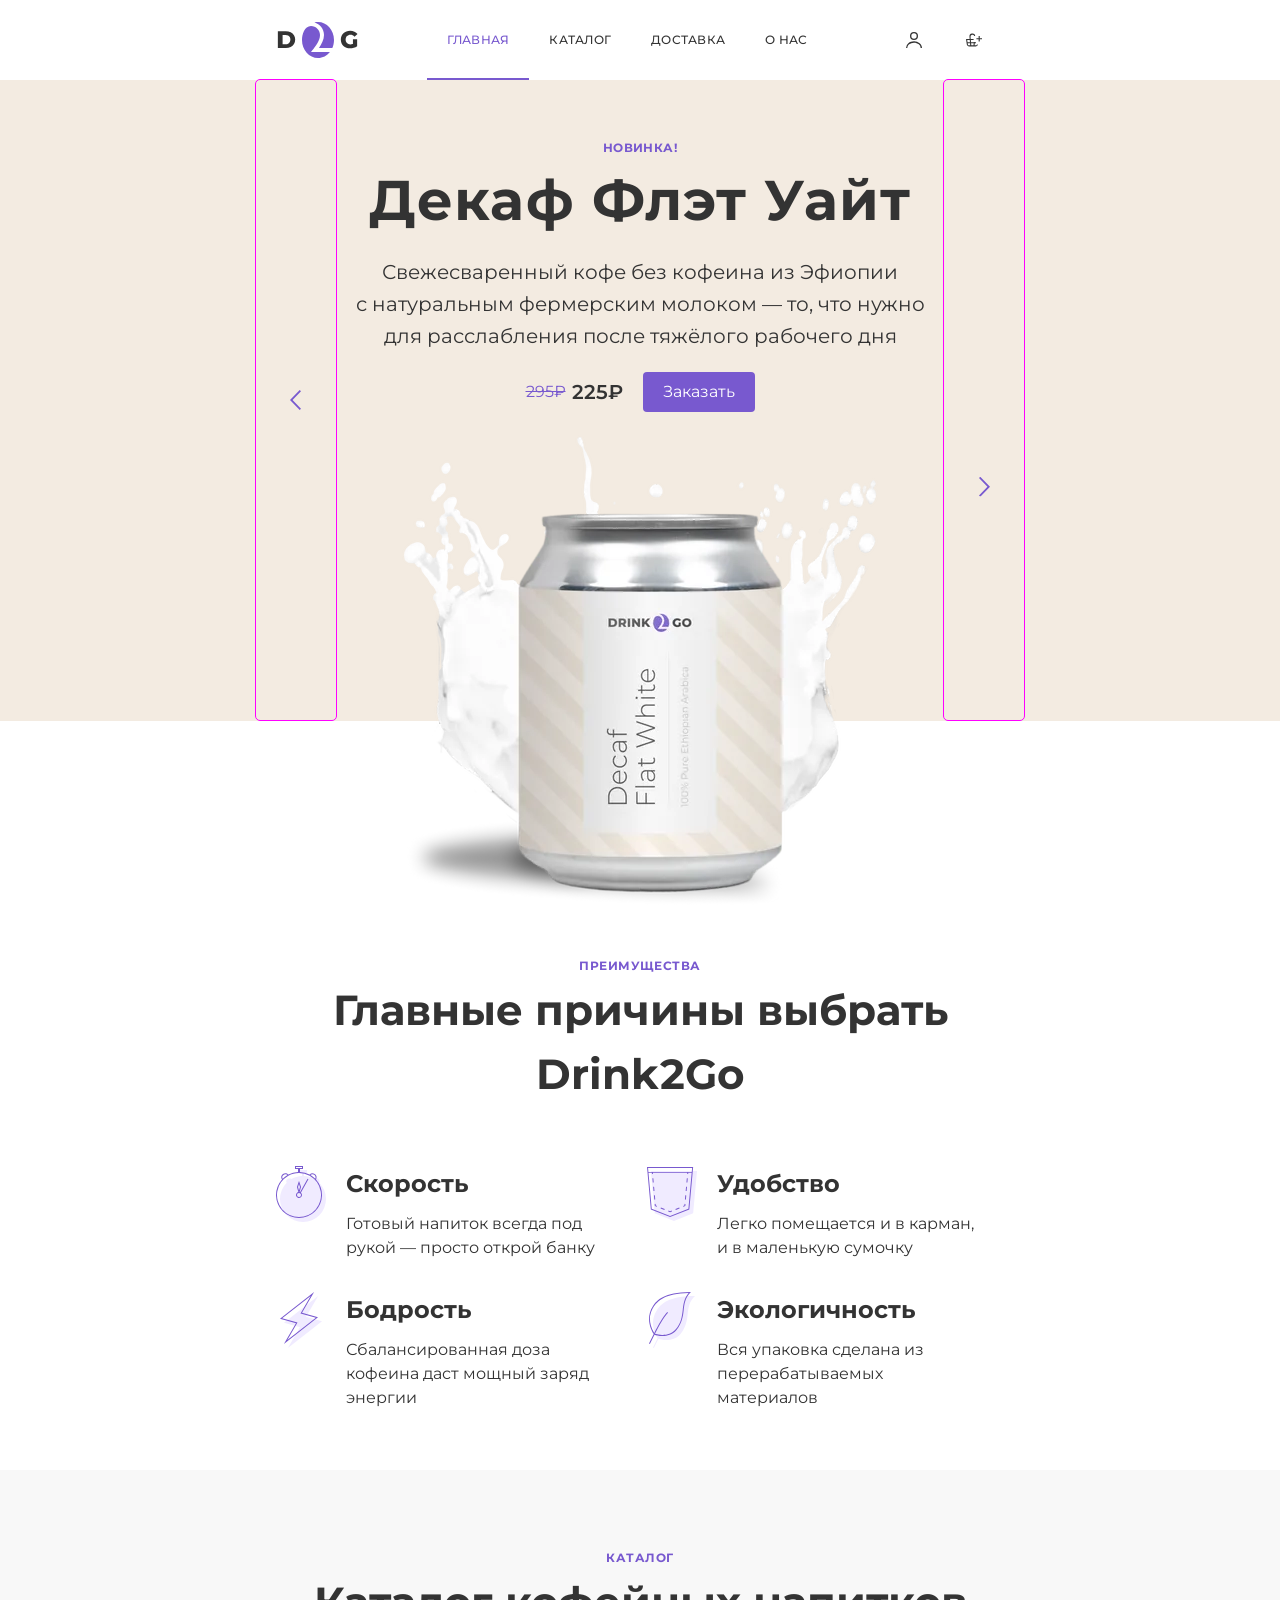
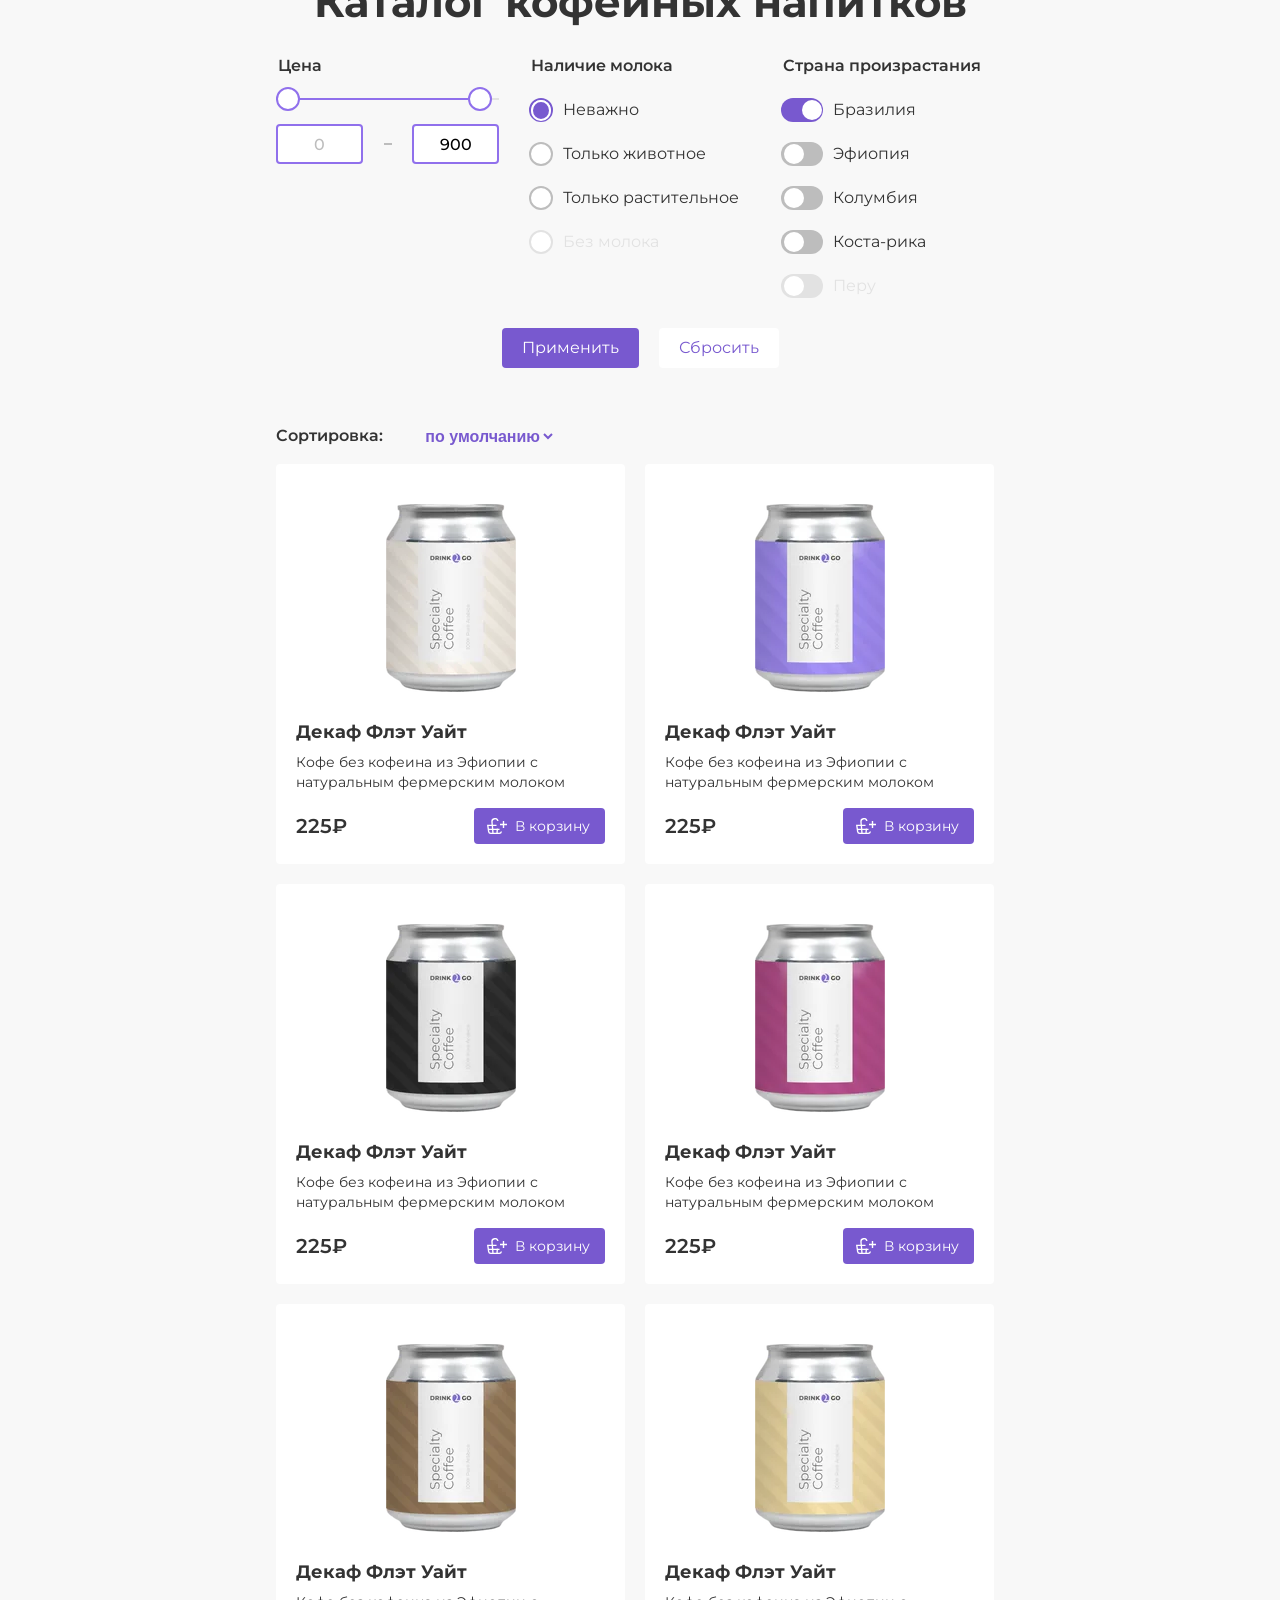
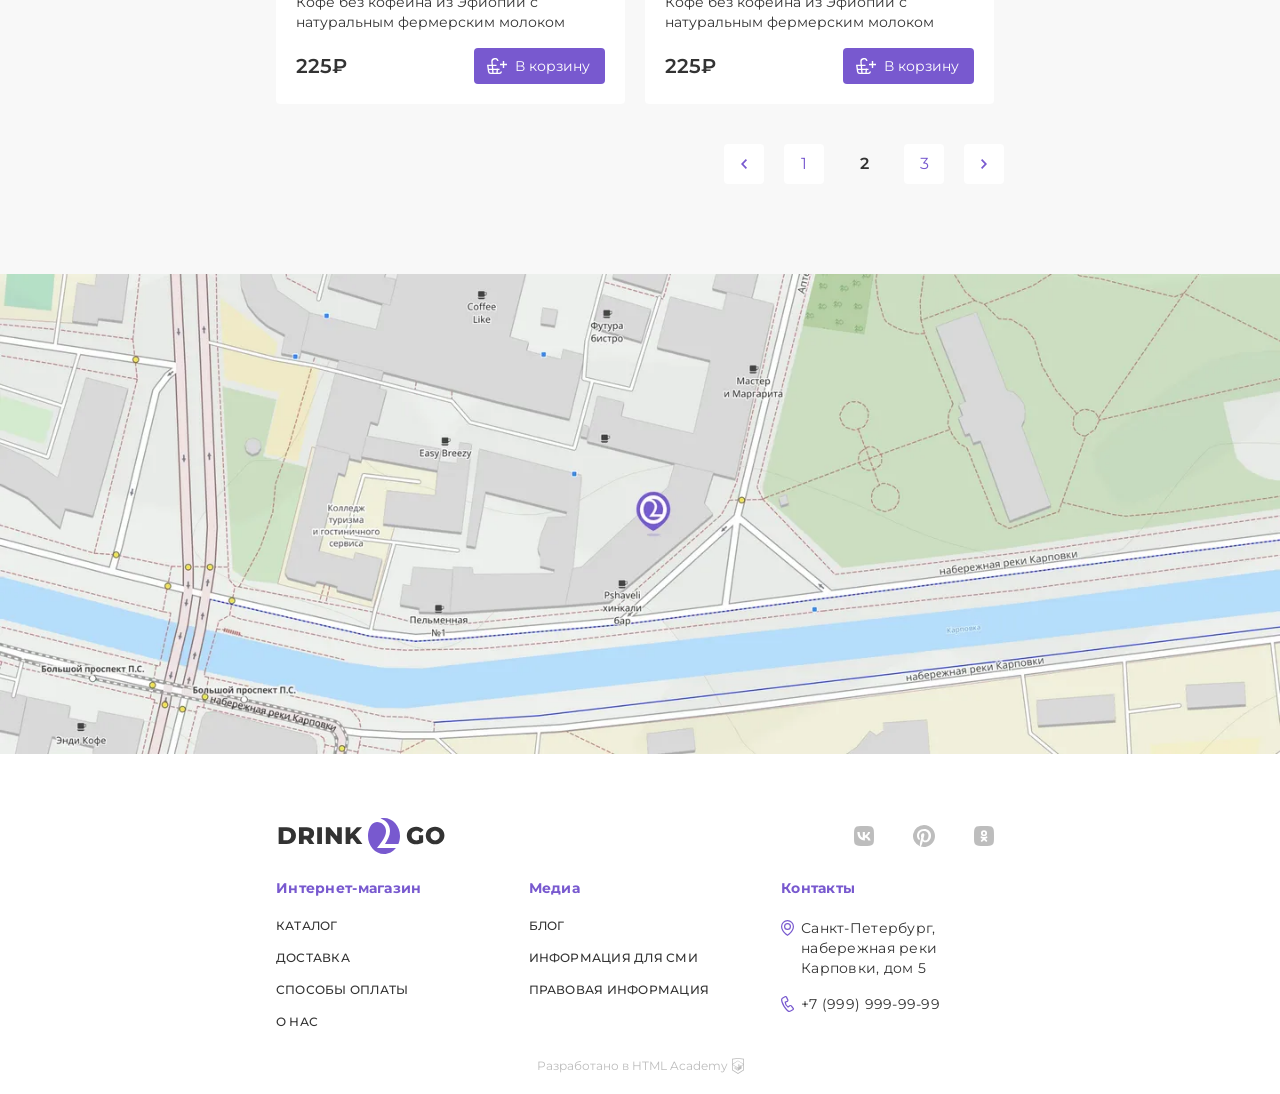
==== commit 2115d383: "Deploying to gh-pages from @ DrZhuker/drink2go-check-master@7049e1342f9054c2cfb43375302c51a72c5fd37c" ====
--- a/1/index.html
+++ b/1/index.html
@@ -1 +1 @@
-<!DOCTYPE html><html class="page" lang="ru"><head><meta charset="UTF-8"><title>Интернет-магазин кофейных напитков</title><meta name="viewport" content="width=device-width,initial-scale=1"><link rel="preload" href="#" type="font/woff2" as="font"><link rel="stylesheet" href="styles/styles.css"><script src="scripts/index.js" defer="defer"></script></head><body class="page__body"><header class="header container" data-test="header"><div class="header__logo-wrapper"><a class="header__logo" href="index.html"><picture><source media="(width >= 1440px)" type="image/svg+xml" width="170" height="36" srcset="images/logo-desktop.svg"><source media="(width >= 768px)" type="image/svg+xml" width="82" height="36" srcset="images/logo-tablet.svg"><img src="images/logo-mobile.svg" width="32" height="36" alt="Логотип"></picture></a><p>Интернет-магазин кофейных напитков</p></div><div class="header__user-menu user-menu"><ul class="user-menu__item"><li class="user-menu__items"><a class="user-menu__link user-menu__link--login" href="#"><span>Войти</span></a></li><li class="user-menu__items"><a class="user-menu__link user-menu__link--cart" href="#"><span>Корзина</span></a></li><li class="user-menu__items"><a class="user-menu__link user-menu__link--menu" href="#"><span class="visually-hidden">Меню</span></a></li></ul></div><nav class="header__navigation navigation navigation--close"><ul class="navigation__item"><li class="navigation__items"><a class="navigation__link navigation__link--active" href="#">Главная</a></li><li class="navigation__items"><a class="navigation__link" href="#">Каталог</a></li><li class="navigation__items"><a class="navigation__link" href="#">Доставка</a></li><li class="navigation__items"><a class="navigation__link" href="#">О нас</a></li></ul></nav></header><main class="main"><section class="hero" data-test="hero"><div class="hero__wrapper container"><button class="hero__slider-button hero__slider-button--back button"></button><div class="hero__slider"><div class="hero__description-wrapper"><h1 class="hero__title">Декаф Флэт Уайт</h1><p class="hero__promo-text">Новинка!</p><p class="hero__description">Свежесваренный кофе без кофеина из Эфиопии с&nbsp;натуральным фермерским молоком — то, что нужно для&nbsp;расслабления после тяжёлого рабочего дня</p><div class="hero__buy-wrapper"><div class="hero__cost-wrapper"><p class="hero__old-price">295₽</p><p class="hero__new-price">225₽</p></div><button class="hero__button-buy button">Заказать</button></div></div><div class="hero__image-wrapper"><picture><source media="(min-width: 1440px)" type="image/webp" width="600" height="600" srcset="images/hero-flat-white-desktop@1x.webp, images/hero-flat-white-desktop@2x.webp 2x"><source media="(min-width: 768px)" type="image/webp" width="476" height="476" srcset="images/hero-flat-white-tablet@1x.webp, images/hero-flat-white-tablet@2x.webp 2x"><source type="image/webp" width="280" height="280" srcset="images/hero-flat-white-mobile@1x.webp, images/hero-flat-white-mobile@2x.webp 2x"><source media="(min-width: 1440px)" type="image/png" width="600" height="600" srcset="images/hero-flat-white-desktop@1x.png, images/hero-flat-white-desktop@2x.png 2x"><source media="(min-width: 768px)" type="image/png" width="476" height="476" srcset="images/hero-flat-white-tablet@1x.png, images/hero-flat-white-tablet@2x.png 2x"><img class="hero__image" src="hero-flat-white-mobile@1x.png" srcset="images/images/hero-flat-white-mobile@2x.png" width="280" height="280" alt="Банка корма с курицей"></picture></div></div><button class="hero__slider-button hero__slider-button--forward button"></button></div><ul class="hero__switch"><li class="hero__switch-items"><button class="button hero__switch-button"></button></li><li class="hero__switch-items"><button class="button hero__switch-button hero__switch-button--unactive"></button></li><li class="hero__switch-items"><button class="button hero__switch-button hero__switch-button--unactive"></button></li></ul></section><section class="features container" data-test="features"><h2 class="features__title">Главные причины выбрать Drink2Go</h2><p class="features__promo-text">Преимущества</p><ul class="features__item"><li class="features__items features__items--speed"><h3 class="features__items-title">Скорость</h3><p class="features__items-description">Готовый напиток всегда под рукой — просто открой банку</p></li><li class="features__items features__items--fit"><h3 class="features__items-title">Удобство</h3><p class="features__items-description">Легко помещается и в карман, и в маленькую сумочку</p></li><li class="features__items features__items--energy"><h3 class="features__items-title">Бодрость</h3><p class="features__items-description">Сбалансированная доза кофеина даст мощный заряд энергии</p></li><li class="features__items features__items--eco"><h3 class="features__items-title">Экологичность</h3><p class="features__items-description">Вся упаковка сделана из перерабатываемых материалов</p></li></ul></section><section class="catalog" data-test="catalog"><div class="catalog__wrapper container"><h2 class="catalog__title">Каталог кофейных напитков</h2><p class="catalog__promo-text">Каталог</p><div class="catalog__filter"><form class="catalog__filter-form" action="https://echo.htmlacademy.ru/" method="post"><!-- slider --><fieldset class="catalog__filter-group"><legend class="catalog__filter-title">Цена</legend><ul class="catalog__filter-cost-list"><li class="catalog__filter-cost-item"><div class="catalog__slider-wrapper"><div class="catalog__slider-content"></div><div class="catalog__slider-content catalog__slider-content--active" style="left: 0px; width: 236px;"><button class="catalog__slider catalog__slider--min" type="button" style="left: 0px;"><span></span></button> <button class="catalog__slider catalog__slider--max" type="button" style="left: 236px;"><span></span></button></div></div></li><li class="catalog__filter-cost-item"><div class="catalog__cost-input-wrapper"><label class="catalog__control-filter-cost"><span class="catalog__control-filter-text visually-hidden">от</span> <input class="catalog__filter-cost-input catalog__filter-cost-input--left" name="low-cost" type="text" placeholder="0"></label><div></div><label class="catalog__control-filter-cost"><span class="catalog__control-filter-text visually-hidden">до</span> <input class="catalog__filter-cost-input catalog__filter-cost-input--right" name="hight-cost" type="text" value="900"></label></div></li></ul></fieldset><!-- radio --><fieldset class="catalog__filter-group"><legend class="catalog__filter-title">Наличие молока</legend><ul class="catalog__filter-radio-list"><li class="catalog__filter-radio-item"><label class="catalog__control"><input class="catalog__control-input visually-hidden" type="radio" name="type-milk" value="hight-hotel" checked="checked"> <span class="catalog__control-input-check catalog__control-input-radio"><span></span></span> <span class="catalog__control-input-text">Неважно</span></label></li><li class="catalog__filter-radio-item"><label class="catalog__control"><input class="catalog__control-input visually-hidden" type="radio" name="type-milk" value="hotel"> <span class="catalog__control-input-check catalog__control-input-radio"><span></span></span> <span class="catalog__control-input-text">Только животное</span></label></li><li class="catalog__filter-radio-item"><label class="catalog__control"><input class="catalog__control-input visually-hidden" type="radio" name="type-milk" value="apartament"> <span class="catalog__control-input-check catalog__control-input-radio"><span></span></span> <span class="catalog__control-input-text">Только растительное</span></label></li><li class="catalog__filter-radio-item catalog__filter-radio-item--disabled"><label class="catalog__control"><input class="catalog__control-input visually-hidden" type="radio" name="type-milk" value="apartament" disabled="disabled"> <span class="catalog__control-input-check catalog__control-input-radio"><span></span></span> <span class="catalog__control-input-text">Без молока</span></label></li></ul></fieldset><!-- checkbox --><fieldset class="catalog__filter-group"><legend class="catalog__filter-title">Страна произрастания</legend><ul class="catalog__filter-checkbox-list"><li class="catalog__filter-checkbox-item"><label class="catalog__control catalog__control--checkbox"><input class="catalog__control-input visually-hidden" type="checkbox" name="brasil" checked="checked"> <span class="catalog__control-input-check catalog__control-input-check--checkbox"></span> <span class="catalog__control-input-text">Бразилия</span></label></li><li class="catalog__filter-checkbox-item"><label class="catalog__control catalog__control--checkbox"><input class="catalog__control-input visually-hidden" type="checkbox" name="efiop"> <span class="catalog__control-input-check catalog__control-input-check--checkbox"></span> <span class="catalog__control-input-text">Эфиопия</span></label></li><li class="catalog__filter-checkbox-item"><label class="catalog__control catalog__control--checkbox"><input class="catalog__control-input visually-hidden" type="checkbox" name="columb"> <span class="catalog__control-input-check catalog__control-input-check--checkbox"></span> <span class="catalog__control-input-text">Колумбия</span></label></li><li class="catalog__filter-checkbox-item"><label class="catalog__control catalog__control--checkbox"><input class="catalog__control-input visually-hidden" type="checkbox" name="kosta-rika"> <span class="catalog__control-input-check catalog__control-input-check--checkbox"></span> <span class="catalog__control-input-text">Коста-рика</span></label></li><li class="catalog__filter-checkbox-item"><label class="catalog__control catalog__control--checkbox"><input class="catalog__control-input visually-hidden" type="checkbox" name="peru" disabled="disabled"> <span class="catalog__control-input-check catalog__control-input-check--checkbox"></span> <span class="catalog__control-input-text">Перу</span></label></li></ul></fieldset><div class="catalog__container-button"><button class="catalog__button--apply button" type="submit">Применить</button> <button class="catalog__button--reset button" type="reset">Сбросить</button></div></form></div><div class="catalog__results"><form class="catalog__sort" action="https://echo.htmlacademy.ru/" method="post"><div class="catalog__sort-group"><p class="catalog__sort-title">Сортировка:</p><select class="catalog__sort-select" name="sort" id="sort"><option value="default">по умолчанию</option><option value="price">по цене</option><option value="popular">по популярности</option></select></div></form></div><ul class="catalog__item"><!-- 1 --><li class="catalog__items catalog-card"><h2 class="catalog-card__title">Декаф Флэт Уайт</h2><div class="catalog-card__image-wrapper"><picture><source type="image/webp" width="130" height="188" srcset="images/coffee-can-1@1x.webp, images/coffee-can-1@2x.webp 2x"><img class="hero__image" src="images/coffee-can-1@1x.png" srcset="images/coffee-can-1@2x.png" width="130" height="188" alt="Декаф Флэт Уайт"></picture></div><p class="catalog-card__description">Кофе без кофеина из Эфиопии с натуральным фермерским молоком</p><div class="catalog-card__cost-wrapper"><p class="catalog-card__price"><span>225</span>₽</p><button class="catalog-card__button button">В корзину</button></div></li><!-- 2 --><li class="catalog__items catalog-card"><h2 class="catalog-card__title">Декаф Флэт Уайт</h2><div class="catalog-card__image-wrapper"><picture><source type="image/webp" width="130" height="188" srcset="images/coffee-can-2@1x.webp, images/coffee-can-2@2x.webp 2x"><img class="hero__image" src="images/coffee-can-2@1x.png" srcset="images/coffee-can-2@2x.png" width="130" height="188" alt="Декаф Флэт Уайт"></picture></div><p class="catalog-card__description">Кофе без кофеина из Эфиопии с натуральным фермерским молоком</p><div class="catalog-card__cost-wrapper"><p class="catalog-card__price"><span>225</span>₽</p><button class="catalog-card__button button">В корзину</button></div></li><!-- 3 --><li class="catalog__items catalog-card"><h2 class="catalog-card__title">Декаф Флэт Уайт</h2><div class="catalog-card__image-wrapper"><picture><source type="image/webp" width="130" height="188" srcset="images/coffee-can-3@1x.webp, images/coffee-can-3@2x.webp 2x"><img class="hero__image" src="images/coffee-can-3@1x.png" srcset="images/coffee-can-3@2x.png" width="130" height="188" alt="Декаф Флэт Уайт"></picture></div><p class="catalog-card__description">Кофе без кофеина из Эфиопии с натуральным фермерским молоком</p><div class="catalog-card__cost-wrapper"><p class="catalog-card__price"><span>225</span>₽</p><button class="catalog-card__button button">В корзину</button></div></li><!-- 4 --><li class="catalog__items catalog-card"><h2 class="catalog-card__title">Декаф Флэт Уайт</h2><div class="catalog-card__image-wrapper"><picture><source type="image/webp" width="130" height="188" srcset="images/coffee-can-4@1x.webp, images/coffee-can-4@2x.webp 2x"><img class="hero__image" src="images/coffee-can-4@1x.png" srcset="images/coffee-can-4@2x.png" width="130" height="188" alt="Декаф Флэт Уайт"></picture></div><p class="catalog-card__description">Кофе без кофеина из Эфиопии с натуральным фермерским молоком</p><div class="catalog-card__cost-wrapper"><p class="catalog-card__price"><span>225</span>₽</p><button class="catalog-card__button button">В корзину</button></div></li><!-- 5 --><li class="catalog__items catalog-card"><h2 class="catalog-card__title">Декаф Флэт Уайт</h2><div class="catalog-card__image-wrapper"><picture><source type="image/webp" width="130" height="188" srcset="images/coffee-can-5@1x.webp, images/coffee-can-5@2x.webp 2x"><img class="hero__image" src="images/coffee-can-5@1x.png" srcset="images/coffee-can-5@2x.png" width="130" height="188" alt="Декаф Флэт Уайт"></picture></div><p class="catalog-card__description">Кофе без кофеина из Эфиопии с натуральным фермерским молоком</p><div class="catalog-card__cost-wrapper"><p class="catalog-card__price"><span>225</span>₽</p><button class="catalog-card__button button">В корзину</button></div></li><!-- 6 --><li class="catalog__items catalog-card"><h2 class="catalog-card__title">Декаф Флэт Уайт</h2><div class="catalog-card__image-wrapper"><picture><source type="image/webp" width="130" height="188" srcset="images/coffee-can-6@1x.webp, images/coffee-can-6@2x.webp 2x"><img class="hero__image" src="images/coffee-can-6@1x.png" srcset="images/coffee-can-6@2x.png" width="130" height="188" alt="Декаф Флэт Уайт"></picture></div><p class="catalog-card__description">Кофе без кофеина из Эфиопии с натуральным фермерским молоком</p><div class="catalog-card__cost-wrapper"><p class="catalog-card__price"><span>225</span>₽</p><button class="catalog-card__button button">В корзину</button></div></li></ul><ul class="catalog__pagination pagination"><li class="pagination__items"><a class="pagination__items-link" href="#">w</a></li><li class="pagination__items"><a class="pagination__items-link" href="#">1</a></li><li class="pagination__items pagination__items--active"><a class="pagination__items-link" href="#">2</a></li><li class="pagination__items"><a class="pagination__items-link" href="#">3</a></li><li class="pagination__items"><a class="pagination__items-link" href="#">w</a></li></ul></div></section><section class="map" data-test="map"><h2 class="map__title visually-hidden">Мы на карте</h2><div class="map__wrapper"></div></section></main><footer class="footer container" data-test="footer"><div class="footer__wrapper"><div class="footer__header divider"><div class="footer__logo-wrapper"><a class="footer__logo" href="index.html"><picture><source media="(width >= 768px)" type="image/svg+xml" width="170" height="36" srcset="images/logo-desktop.svg"><img src="images/logo-tablet.svg" width="82" height="36" alt="Логотип"></picture></a><p>Интернет-магазин кофейных напитков</p></div><ul class="footer-social-list social-list"><li class="social-list-items"><a class="social-list-link social-list-link--vk" href="#"><span class="visually-hidden">Вконтакте</span></a></li><li class="social-list-items"><a class="social-list-link social-list-link--pinterest" href="#"><span class="visually-hidden">Pinterest</span></a></li><li class="social-list-items"><a class="social-list-link social-list-link--ok" href="#"><span class="visually-hidden">Одноклассники</span></a></li></ul></div><ul class="footer__navigation"><li class="footer__navigation-items divider"><h4 class="footer__navigation-items-title">Интернет-магазин</h4><ul class="footer__shop-link-item"><li class="footer__shop-link-items"><a class="footer__shop-link" href="#">Каталог</a></li><li class="footer__shop-link-items"><a class="footer__shop-link" href="#">Доставка</a></li><li class="footer__shop-link-items"><a class="footer__shop-link" href="#">Способы оплаты</a></li><li class="footer__shop-link-items"><a class="footer__shop-link" href="#">О нас</a></li></ul></li><li class="footer__navigation-items divider"><h4 class="footer__navigation-items-title">Медиа</h4><ul class="footer__shop-link-item"><li class="footer__shop-link-items"><a class="footer__shop-link" href="#">Блог</a></li><li class="footer__shop-link-items"><a class="footer__shop-link" href="#">Информация для СМИ</a></li><li class="footer__shop-link-items"><a class="footer__shop-link" href="#">Правовая информация</a></li></ul></li><li class="footer__navigation-items divider"><h4 class="footer__navigation-items-title">Контакты</h4><ul class="footer__shop-link-item"><li class="footer__shop-link-items"><address class="footer__shop-link footer__shop-link--address">Санкт-Петербург, набережная реки Карповки, дом 5</address></li><li class="footer__shop-link-items"><a class="footer__shop-link footer__shop-link--tel" href="tel:+79999999999">+7 (999) 999-99-99</a></li></ul></li></ul></div><p class="footer__html-academy">Разработано в <a href="#">HTML Academy</a></p></footer></body></html>+<!DOCTYPE html><html class="page" lang="ru"><head><meta charset="UTF-8"><title>Интернет-магазин кофейных напитков</title><meta name="viewport" content="width=device-width,initial-scale=1"><link rel="preload" href="#" type="font/woff2" as="font"><link rel="stylesheet" href="styles/styles.css"><script src="scripts/index.js" defer="defer"></script></head><body class="page__body"><header class="header container" data-test="header"><div class="header__logo-wrapper"><a class="header__logo" href="index.html"><picture><source media="(width >= 1440px)" type="image/svg+xml" width="170" height="36" srcset="images/logo-desktop.svg"><source media="(width >= 768px)" type="image/svg+xml" width="82" height="36" srcset="images/logo-tablet.svg"><img src="images/logo-mobile.svg" width="32" height="36" alt="Логотип"></picture></a><p>Интернет-магазин кофейных напитков</p></div><div class="header__user-menu user-menu"><ul class="user-menu__item"><li class="user-menu__items"><a class="user-menu__link user-menu__link--login" href="#"><span>Войти</span></a></li><li class="user-menu__items"><a class="user-menu__link user-menu__link--cart" href="#"><span>Корзина</span></a></li><li class="user-menu__items"><a class="user-menu__link user-menu__link--menu" href="#"><span class="visually-hidden">Меню</span></a></li></ul></div><nav class="header__navigation navigation navigation--close"><ul class="navigation__item"><li class="navigation__items"><a class="navigation__link navigation__link--active" href="#">Главная</a></li><li class="navigation__items"><a class="navigation__link" href="#">Каталог</a></li><li class="navigation__items"><a class="navigation__link" href="#">Доставка</a></li><li class="navigation__items"><a class="navigation__link" href="#">О нас</a></li></ul></nav></header><main class="main"><section class="hero" data-test="hero"><div class="hero__wrapper container"><button class="hero__slider-button hero__slider-button--back button"></button><div class="hero__slider"><div class="hero__description-wrapper"><h1 class="hero__title">Декаф Флэт Уайт</h1><p class="hero__promo-text">Новинка!</p><p class="hero__description">Свежесваренный кофе без кофеина из Эфиопии с&nbsp;натуральным фермерским молоком — то, что нужно для&nbsp;расслабления после тяжёлого рабочего дня</p><div class="hero__buy-wrapper"><div class="hero__cost-wrapper"><p class="hero__old-price">295₽</p><p class="hero__new-price">225₽</p></div><button class="hero__button-buy button">Заказать</button></div></div><div class="hero__image-wrapper"><picture><source media="(min-width: 1440px)" type="image/webp" width="600" height="600" srcset="images/hero-flat-white-desktop@1x.webp, images/hero-flat-white-desktop@2x.webp 2x"><source media="(min-width: 768px)" type="image/webp" width="476" height="476" srcset="images/hero-flat-white-tablet@1x.webp, images/hero-flat-white-tablet@2x.webp 2x"><source type="image/webp" width="280" height="280" srcset="images/hero-flat-white-mobile@1x.webp, images/hero-flat-white-mobile@2x.webp 2x"><source media="(min-width: 1440px)" type="image/png" width="600" height="600" srcset="images/hero-flat-white-desktop@1x.png, images/hero-flat-white-desktop@2x.png 2x"><source media="(min-width: 768px)" type="image/png" width="476" height="476" srcset="images/hero-flat-white-tablet@1x.png, images/hero-flat-white-tablet@2x.png 2x"><img class="hero__image" src="hero-flat-white-mobile@1x.png" srcset="images/images/hero-flat-white-mobile@2x.png" width="280" height="280" alt="Банка корма с курицей"></picture></div></div><button class="hero__slider-button hero__slider-button--forward button"></button></div><ul class="hero__switch"><li class="hero__switch-items"><button class="button hero__switch-button"></button></li><li class="hero__switch-items"><button class="button hero__switch-button hero__switch-button--unactive"></button></li><li class="hero__switch-items"><button class="button hero__switch-button hero__switch-button--unactive"></button></li></ul></section><section class="features container" data-test="features"><h2 class="features__title">Главные причины выбрать Drink2Go</h2><p class="features__promo-text">Преимущества</p><ul class="features__item"><li class="features__items features__items--speed"><h3 class="features__items-title">Скорость</h3><p class="features__items-description">Готовый напиток всегда под рукой — просто открой банку</p></li><li class="features__items features__items--fit"><h3 class="features__items-title">Удобство</h3><p class="features__items-description">Легко помещается и в карман, и в маленькую сумочку</p></li><li class="features__items features__items--energy"><h3 class="features__items-title">Бодрость</h3><p class="features__items-description">Сбалансированная доза кофеина даст мощный заряд энергии</p></li><li class="features__items features__items--eco"><h3 class="features__items-title">Экологичность</h3><p class="features__items-description">Вся упаковка сделана из перерабатываемых материалов</p></li></ul></section><section class="catalog" data-test="catalog"><div class="catalog__wrapper container"><h2 class="catalog__title">Каталог кофейных напитков</h2><p class="catalog__promo-text">Каталог</p><div class="catalog__inner"><div class="catalog__filter"><form class="catalog__filter-form" action="https://echo.htmlacademy.ru/" method="post"><!-- slider --><fieldset class="catalog__filter-group"><legend class="catalog__filter-title">Цена</legend><ul class="catalog__filter-cost-list"><li class="catalog__filter-cost-item"><div class="catalog__slider-wrapper"><div class="catalog__slider-content"></div><div class="catalog__slider-content catalog__slider-content--active"><button class="catalog__slider catalog__slider--min" type="button"><span></span></button> <button class="catalog__slider catalog__slider--max" type="button"><span></span></button></div></div></li><li class="catalog__filter-cost-item"><div class="catalog__cost-input-wrapper"><label class="catalog__control-filter-cost"><span class="catalog__control-filter-text visually-hidden">от</span> <input class="catalog__filter-cost-input catalog__filter-cost-input--left" name="low-cost" type="text" placeholder="0"></label><div></div><label class="catalog__control-filter-cost"><span class="catalog__control-filter-text visually-hidden">до</span> <input class="catalog__filter-cost-input catalog__filter-cost-input--right" name="hight-cost" type="text" value="900"></label></div></li></ul></fieldset><!-- radio --><fieldset class="catalog__filter-group"><legend class="catalog__filter-title">Наличие молока</legend><ul class="catalog__filter-radio-list"><li class="catalog__filter-radio-item"><label class="catalog__control"><input class="catalog__control-input visually-hidden" type="radio" name="type-milk" value="hight-hotel" checked="checked"> <span class="catalog__control-input-check catalog__control-input-radio"><span></span></span> <span class="catalog__control-input-text">Неважно</span></label></li><li class="catalog__filter-radio-item"><label class="catalog__control"><input class="catalog__control-input visually-hidden" type="radio" name="type-milk" value="hotel"> <span class="catalog__control-input-check catalog__control-input-radio"><span></span></span> <span class="catalog__control-input-text">Только животное</span></label></li><li class="catalog__filter-radio-item"><label class="catalog__control"><input class="catalog__control-input visually-hidden" type="radio" name="type-milk" value="apartament"> <span class="catalog__control-input-check catalog__control-input-radio"><span></span></span> <span class="catalog__control-input-text">Только растительное</span></label></li><li class="catalog__filter-radio-item catalog__filter-radio-item--disabled"><label class="catalog__control"><input class="catalog__control-input visually-hidden" type="radio" name="type-milk" value="apartament" disabled="disabled"> <span class="catalog__control-input-check catalog__control-input-radio"><span></span></span> <span class="catalog__control-input-text">Без молока</span></label></li></ul></fieldset><!-- checkbox --><fieldset class="catalog__filter-group"><legend class="catalog__filter-title">Страна произрастания</legend><ul class="catalog__filter-checkbox-list"><li class="catalog__filter-checkbox-item"><label class="catalog__control catalog__control--checkbox"><input class="catalog__control-input visually-hidden" type="checkbox" name="brasil" checked="checked"> <span class="catalog__control-input-check catalog__control-input-check--checkbox"></span> <span class="catalog__control-input-text">Бразилия</span></label></li><li class="catalog__filter-checkbox-item"><label class="catalog__control catalog__control--checkbox"><input class="catalog__control-input visually-hidden" type="checkbox" name="efiop"> <span class="catalog__control-input-check catalog__control-input-check--checkbox"></span> <span class="catalog__control-input-text">Эфиопия</span></label></li><li class="catalog__filter-checkbox-item"><label class="catalog__control catalog__control--checkbox"><input class="catalog__control-input visually-hidden" type="checkbox" name="columb"> <span class="catalog__control-input-check catalog__control-input-check--checkbox"></span> <span class="catalog__control-input-text">Колумбия</span></label></li><li class="catalog__filter-checkbox-item"><label class="catalog__control catalog__control--checkbox"><input class="catalog__control-input visually-hidden" type="checkbox" name="kosta-rika"> <span class="catalog__control-input-check catalog__control-input-check--checkbox"></span> <span class="catalog__control-input-text">Коста-рика</span></label></li><li class="catalog__filter-checkbox-item"><label class="catalog__control catalog__control--checkbox"><input class="catalog__control-input visually-hidden" type="checkbox" name="peru" disabled="disabled"> <span class="catalog__control-input-check catalog__control-input-check--checkbox"></span> <span class="catalog__control-input-text">Перу</span></label></li></ul></fieldset><div class="catalog__container-button"><button class="catalog__button--apply button" type="submit">Применить</button> <button class="catalog__button--reset button" type="reset">Сбросить</button></div></form></div><div class="catalog__result-wrapper"><div class="catalog__results"><form class="catalog__sort" action="https://echo.htmlacademy.ru/" method="post"><div class="catalog__sort-group"><p class="catalog__sort-title">Сортировка:</p><select class="catalog__sort-select" name="sort" id="sort"><option value="default">по умолчанию</option><option value="price">по цене</option><option value="popular">по популярности</option></select></div></form></div><ul class="catalog__item"><!-- 1 --><li class="catalog__items catalog-card"><h2 class="catalog-card__title">Декаф Флэт Уайт</h2><div class="catalog-card__image-wrapper"><picture><source type="image/webp" width="130" height="188" srcset="images/coffee-can-1@1x.webp, images/coffee-can-1@2x.webp 2x"><img class="hero__image" src="images/coffee-can-1@1x.png" srcset="images/coffee-can-1@2x.png" width="130" height="188" alt="Декаф Флэт Уайт"></picture></div><p class="catalog-card__description">Кофе без кофеина из Эфиопии с натуральным фермерским молоком</p><div class="catalog-card__cost-wrapper"><p class="catalog-card__price"><span>225</span>₽</p><button class="catalog-card__button button">В корзину</button></div></li><!-- 2 --><li class="catalog__items catalog-card"><h2 class="catalog-card__title">Декаф Флэт Уайт</h2><div class="catalog-card__image-wrapper"><picture><source type="image/webp" width="130" height="188" srcset="images/coffee-can-2@1x.webp, images/coffee-can-2@2x.webp 2x"><img class="hero__image" src="images/coffee-can-2@1x.png" srcset="images/coffee-can-2@2x.png" width="130" height="188" alt="Декаф Флэт Уайт"></picture></div><p class="catalog-card__description">Кофе без кофеина из Эфиопии с натуральным фермерским молоком</p><div class="catalog-card__cost-wrapper"><p class="catalog-card__price"><span>225</span>₽</p><button class="catalog-card__button button">В корзину</button></div></li><!-- 3 --><li class="catalog__items catalog-card"><h2 class="catalog-card__title">Декаф Флэт Уайт</h2><div class="catalog-card__image-wrapper"><picture><source type="image/webp" width="130" height="188" srcset="images/coffee-can-3@1x.webp, images/coffee-can-3@2x.webp 2x"><img class="hero__image" src="images/coffee-can-3@1x.png" srcset="images/coffee-can-3@2x.png" width="130" height="188" alt="Декаф Флэт Уайт"></picture></div><p class="catalog-card__description">Кофе без кофеина из Эфиопии с натуральным фермерским молоком</p><div class="catalog-card__cost-wrapper"><p class="catalog-card__price"><span>225</span>₽</p><button class="catalog-card__button button">В корзину</button></div></li><!-- 4 --><li class="catalog__items catalog-card"><h2 class="catalog-card__title">Декаф Флэт Уайт</h2><div class="catalog-card__image-wrapper"><picture><source type="image/webp" width="130" height="188" srcset="images/coffee-can-4@1x.webp, images/coffee-can-4@2x.webp 2x"><img class="hero__image" src="images/coffee-can-4@1x.png" srcset="images/coffee-can-4@2x.png" width="130" height="188" alt="Декаф Флэт Уайт"></picture></div><p class="catalog-card__description">Кофе без кофеина из Эфиопии с натуральным фермерским молоком</p><div class="catalog-card__cost-wrapper"><p class="catalog-card__price"><span>225</span>₽</p><button class="catalog-card__button button">В корзину</button></div></li><!-- 5 --><li class="catalog__items catalog-card"><h2 class="catalog-card__title">Декаф Флэт Уайт</h2><div class="catalog-card__image-wrapper"><picture><source type="image/webp" width="130" height="188" srcset="images/coffee-can-5@1x.webp, images/coffee-can-5@2x.webp 2x"><img class="hero__image" src="images/coffee-can-5@1x.png" srcset="images/coffee-can-5@2x.png" width="130" height="188" alt="Декаф Флэт Уайт"></picture></div><p class="catalog-card__description">Кофе без кофеина из Эфиопии с натуральным фермерским молоком</p><div class="catalog-card__cost-wrapper"><p class="catalog-card__price"><span>225</span>₽</p><button class="catalog-card__button button">В корзину</button></div></li><!-- 6 --><li class="catalog__items catalog-card"><h2 class="catalog-card__title">Декаф Флэт Уайт</h2><div class="catalog-card__image-wrapper"><picture><source type="image/webp" width="130" height="188" srcset="images/coffee-can-6@1x.webp, images/coffee-can-6@2x.webp 2x"><img class="hero__image" src="images/coffee-can-6@1x.png" srcset="images/coffee-can-6@2x.png" width="130" height="188" alt="Декаф Флэт Уайт"></picture></div><p class="catalog-card__description">Кофе без кофеина из Эфиопии с натуральным фермерским молоком</p><div class="catalog-card__cost-wrapper"><p class="catalog-card__price"><span>225</span>₽</p><button class="catalog-card__button button">В корзину</button></div></li></ul><ul class="catalog__pagination pagination"><li class="pagination__items"><a class="pagination__items-link pagination__items-link--arrow-back" href="#"><svg width="6" height="10" viewBox="0 0 6 10" xmlns="http://www.w3.org/2000/svg"><path fill-rule="evenodd" clip-rule="evenodd" d="m4.8 0 1.2 1.24-3.62 3.76 3.62 3.76-1.2 1.24-4.8-5 4.8-5Z"/></svg></a></li><li class="pagination__items"><a class="pagination__items-link" href="#">1</a></li><li class="pagination__items pagination__items--active"><a class="pagination__items-link" href="#">2</a></li><li class="pagination__items"><a class="pagination__items-link" href="#">3</a></li><li class="pagination__items"><a class="pagination__items-link pagination__items-link--arrow-next" href="#"><svg width="6" height="10" viewBox="0 0 6 10" xmlns="http://www.w3.org/2000/svg" transform="scale(-1 1)"><path fill-rule="evenodd" clip-rule="evenodd" d="m4.8 0 1.2 1.24-3.62 3.76 3.62 3.76-1.2 1.24-4.8-5 4.8-5Z"/></svg></a></li></ul></div></div></div></section><section class="map" data-test="map"><h2 class="map__title visually-hidden">Мы на карте</h2><div class="map__wrapper"></div></section></main><footer class="footer container" data-test="footer"><div class="footer__wrapper"><div class="footer__header divider"><div class="footer__logo-wrapper"><a class="footer__logo" href="index.html"><picture><source media="(width >= 768px)" type="image/svg+xml" width="170" height="36" srcset="images/logo-desktop.svg"><img src="images/logo-tablet.svg" width="82" height="36" alt="Логотип"></picture></a><p>Интернет-магазин кофейных напитков</p></div><ul class="footer-social-list social-list"><li class="social-list-items"><a class="social-list-link social-list-link--vk" href="#"><span class="visually-hidden">Вконтакте</span></a></li><li class="social-list-items"><a class="social-list-link social-list-link--pinterest" href="#"><span class="visually-hidden">Pinterest</span></a></li><li class="social-list-items"><a class="social-list-link social-list-link--ok" href="#"><span class="visually-hidden">Одноклассники</span></a></li></ul></div><ul class="footer__navigation"><li class="footer__navigation-items divider"><h4 class="footer__navigation-items-title">Интернет-магазин</h4><ul class="footer__shop-link-item"><li class="footer__shop-link-items"><a class="footer__shop-link" href="#">Каталог</a></li><li class="footer__shop-link-items"><a class="footer__shop-link" href="#">Доставка</a></li><li class="footer__shop-link-items"><a class="footer__shop-link" href="#">Способы оплаты</a></li><li class="footer__shop-link-items"><a class="footer__shop-link" href="#">О нас</a></li></ul></li><li class="footer__navigation-items divider"><h4 class="footer__navigation-items-title">Медиа</h4><ul class="footer__shop-link-item"><li class="footer__shop-link-items"><a class="footer__shop-link" href="#">Блог</a></li><li class="footer__shop-link-items"><a class="footer__shop-link" href="#">Информация для СМИ</a></li><li class="footer__shop-link-items"><a class="footer__shop-link" href="#">Правовая информация</a></li></ul></li><li class="footer__navigation-items divider"><h4 class="footer__navigation-items-title">Контакты</h4><ul class="footer__shop-link-item"><li class="footer__shop-link-items"><address class="footer__shop-link footer__shop-link--address">Санкт-Петербург, набережная реки Карповки, дом 5</address></li><li class="footer__shop-link-items"><a class="footer__shop-link footer__shop-link--tel" href="tel:+79999999999">+7 (999) 999-99-99</a></li></ul></li></ul></div><p class="footer__html-academy">Разработано в <a href="#">HTML Academy</a></p></footer></body></html>
--- a/1/styles/styles.css
+++ b/1/styles/styles.css
@@ -1 +1 @@
-*,:before,:after{box-sizing:border-box}body{color:#333;flex-direction:column;min-width:320px;min-height:100vh;margin:0;font-family:Montserrat,Arial,sans-serif;font-size:14px;font-weight:400;line-height:20px;display:flex}@font-face{font-family:Montserrat;font-weight:400;font-style:normal;font-display:swap;src:url(../fonts/Montserrat-Regular.woff2)format("woff2")}@font-face{font-family:Montserrat;font-weight:500;font-style:normal;font-display:swap;src:url(../fonts/Montserrat-Medium.woff2)format("woff2")}@font-face{font-family:Montserrat;font-weight:600;font-style:normal;font-display:swap;src:url(../fonts/Montserrat-SemiBold.woff2)format("woff2")}@font-face{font-family:Montserrat;font-weight:700;font-style:normal;font-display:swap;src:url(../fonts/Montserrat-Bold.woff2)format("woff2")}@font-face{font-family:Montserrat;font-weight:800;font-style:normal;font-display:swap;src:url(../fonts/Montserrat-ExtraBold.woff2)format("woff2")}.visually-hidden{white-space:nowrap;-webkit-clip-path:inset(100%);clip-path:inset(100%);clip:rect(0 0 0 0);border:0;width:1px;height:1px;margin:-1px;padding:0;position:absolute;overflow:hidden}.button{color:#fff;text-align:center;cursor:pointer;background-color:#7859cf;border:none;border-radius:4px;justify-content:center;align-items:center;padding:8px 20px;font-family:Montserrat,Arial,sans-serif;font-size:16px;font-weight:400;line-height:24px;display:flex}.button:hover,.button:focus-visible{background-color:#9070ec}.button:active{background-color:#593cac}.button:disabled{cursor:unset;background-color:#bdbdbd}.divider{position:relative}.divider:after{content:"";background-color:#f0ebff;width:100%;height:1px;position:absolute;bottom:0;left:0;box-shadow:-220px 0 #f0ebff,225px 0 #f0ebff}@media (width>=768px){.divider:after{content:none}}.container{width:320px;margin:0 auto}@media (width>=768px){.container{width:768px}}@media (width>=1440px){.container{width:1440px}}.header{color:#333;letter-spacing:.02em;text-align:center;background-color:#fff;flex-wrap:wrap;justify-content:space-between;align-items:center;font-size:12px;font-weight:500;line-height:16px;display:flex}@media (width>=768px){.header{padding-right:20px}}@media (width>=1440px){.header{padding-left:40px;padding-right:20px}}.header__logo{text-align:left;margin-right:auto;padding:12px;font-size:12px;font-weight:400;line-height:16px}@media (width>=768px){.header__logo{margin-right:0;padding-left:20px}}@media (width>=1440px){.header__logo{padding-left:0}}.header__logo img{display:block}.header__logo-wrapper{align-items:center;gap:20px;display:flex}.header__logo-wrapper p{display:none}@media (width>=1440px){.header__logo-wrapper p{text-align:left;width:150px;font-size:12px;font-weight:400;line-height:16px;display:flex}}@media (width>=768px){.header__user-menu{order:1}}.user-menu__item{flex-wrap:wrap;margin:0;padding:0;list-style:none;display:flex}@media (width>=1440px){.user-menu__item{gap:20px}}.user-menu__link{text-transform:uppercase;color:#333;justify-content:center;align-items:center;min-width:60px;min-height:60px;text-decoration:none;display:flex;position:relative}@media (width>=768px){.user-menu__link{min-height:80px}}@media (width>=1440px){.user-menu__link{padding:32px 20px 32px 44px}}.user-menu__link:before{content:"";background-color:#333;width:16px;position:absolute}.user-menu__link:hover,.user-menu__link:focus-visible{color:#7859cf}.user-menu__link:hover:before,.user-menu__link:focus-visible:before{background-color:#333}@media (width>=1440px){.user-menu__link:hover:before,.user-menu__link:focus-visible:before{background-color:#7859cf}}.user-menu__link:active{background-color:#f0ebff}.user-menu__link span{display:none}@media (width>=1440px){.user-menu__link span{display:flex}}.user-menu__link--login:before{content:"";width:16px;height:16px;position:absolute;top:50%;left:50%;transform:translate(-50%,-50%);-webkit-mask-image:url(../icons/stack.svg#icon-user);mask-image:url(../icons/stack.svg#icon-user);-webkit-mask-position:50%;mask-position:50%;-webkit-mask-size:16px 16px;mask-size:16px 16px;-webkit-mask-repeat:no-repeat;mask-repeat:no-repeat}@media (width>=1440px){.user-menu__link--login:before{left:28px}}.user-menu__link--cart:before{content:"";width:16px;height:16px;position:absolute;top:50%;left:50%;transform:translate(-50%,-50%);-webkit-mask-image:url(../icons/stack.svg#icon-cart);mask-image:url(../icons/stack.svg#icon-cart);-webkit-mask-position:50%;mask-position:50%;-webkit-mask-size:16px 16px;mask-size:16px 16px;-webkit-mask-repeat:no-repeat;mask-repeat:no-repeat}@media (width>=1440px){.user-menu__link--cart:before{left:20px}}.user-menu__link--menu:before{content:"";width:16px;height:16px;position:absolute;top:50%;left:50%;transform:translate(-50%,-50%);-webkit-mask-image:url(../icons/stack.svg#icon-menu-default);mask-image:url(../icons/stack.svg#icon-menu-default);-webkit-mask-position:50%;mask-position:50%;-webkit-mask-size:16px 16px;mask-size:16px 16px;-webkit-mask-repeat:no-repeat;mask-repeat:no-repeat}.user-menu__link--menu-opened:before{content:"";width:16px;height:16px;position:absolute;top:50%;left:50%;transform:translate(-50%,-50%);-webkit-mask-image:url(../icons/stack.svg#icon-menu-opened);mask-image:url(../icons/stack.svg#icon-menu-opened);-webkit-mask-position:50%;mask-position:50%;-webkit-mask-size:16px 16px;mask-size:16px 16px;-webkit-mask-repeat:no-repeat;mask-repeat:no-repeat}@media (width>=768px){.user-menu__link--menu{display:none}}.navigation{justify-content:center;align-items:center;display:flex;position:relative}.navigation--close{display:none}@media (width>=768px){.navigation--close{display:flex}}.navigation__item{z-index:10;background-color:#fff;flex-wrap:wrap;margin:0;padding:0;list-style:none;display:flex;position:absolute;top:30px;left:-320px}@media (width>=768px){.navigation__item{position:relative;top:auto;left:auto}}.navigation__items{position:relative}.navigation__items:after{content:"";background-color:#f0ebff;width:100%;height:1px;position:absolute;bottom:0;left:0;box-shadow:-220px 0 #f0ebff,225px 0 #f0ebff}@media (width>=768px){.navigation__items:after{content:none}}.navigation__items:first-child:before{content:"";background-color:#f0ebff;width:100%;height:1px;position:absolute;top:0;left:0;box-shadow:-220px 0 #f0ebff,225px 0 #f0ebff}@media (width>=768px){.navigation__items:first-child:before{content:none}}.navigation__link{text-transform:uppercase;color:#333;justify-content:center;align-items:center;width:320px;padding:20px;text-decoration:none;display:flex}@media (width>=768px){.navigation__link{width:auto;padding:32px 20px}}@media (width>=1440px){.navigation__link:hover,.navigation__link:focus-visible{color:#7859cf}}.navigation__link:active{background-color:#f0ebff}@media (width>=768px){.navigation__link--active{color:#7859cf;position:relative}.navigation__link--active:after{content:"";background-color:#7859cf;width:100%;height:2px;position:absolute;bottom:0;left:0}}.main{flex-grow:1}.hero{background-color:#f3ebe1}@media (width>=1440px){.hero{flex-direction:column;align-items:center;display:flex}}.hero__wrapper{flex-wrap:wrap;justify-content:space-between;align-items:flex-start;width:320px;display:flex}@media (width>=768px){.hero__wrapper{width:768px;margin-bottom:187px}}@media (width>=1440px){.hero__wrapper{width:1440px;margin-bottom:0}}@media (width>=768px){.hero__slider-button{width:80px;min-height:640px}}@media (width>=1440px){.hero__slider-button{min-height:714px}}.hero__slider-button--back{position:relative}.hero__slider-button--back:after{content:"";background-color:#7859cf;width:20px;height:20px;position:absolute;top:50%;transform:translateY(-50%);-webkit-mask-image:url(../icons/stack.svg#icon-button-arrow);mask-image:url(../icons/stack.svg#icon-button-arrow);-webkit-mask-position:50%;mask-position:50%;-webkit-mask-size:20px 20px;mask-size:20px 20px;-webkit-mask-repeat:no-repeat;mask-repeat:no-repeat}.hero__slider-button--forward:after{content:"";background-color:#7859cf;width:20px;height:20px;position:absolute;top:50%;transform:translateY(134%)rotate(180deg);-webkit-mask-image:url(../icons/stack.svg#icon-button-arrow);mask-image:url(../icons/stack.svg#icon-button-arrow);-webkit-mask-position:50%;mask-position:50%;-webkit-mask-size:20px 20px;mask-size:20px 20px;-webkit-mask-repeat:no-repeat;mask-repeat:no-repeat}.hero__slider{flex-flow:column wrap;align-items:center;gap:10px;width:280px;display:flex}@media (width>=768px){.hero__slider{gap:unset;width:608px}}@media (width>=1440px){.hero__slider{flex-direction:row;align-items:flex-start;gap:30px;width:1280px}}.hero__description-wrapper{flex-flow:column wrap;align-items:center;gap:10px;width:280px;padding-top:20px;display:flex}@media (width>=768px){.hero__description-wrapper{gap:unset;min-width:608px;padding-top:60px}}@media (width>=1440px){.hero__description-wrapper{align-items:flex-start;padding-top:180px}}.hero__image-wrapper{outline:1px solid #228b22;order:-2;display:flex}@media (width>=768px){.hero__image-wrapper{order:1;margin-bottom:-187px}}@media (width>=1440px){.hero__image-wrapper{order:-2;margin-bottom:0;padding-top:30px}}.hero__image{display:flex}.hero__promo-text{letter-spacing:.04em;text-align:center;text-transform:uppercase;color:#7859cf;order:-1;margin:0;font-size:12px;font-weight:700;line-height:16px;display:flex}@media (width>=768px){.hero__promo-text{margin-bottom:4px}}.hero__title{letter-spacing:.02em;text-align:center;margin:0;font-size:36px;font-weight:700;line-height:48px}@media (width>=768px){.hero__title{letter-spacing:.02em;text-align:center;margin-bottom:16px;font-size:56px;font-weight:700;line-height:80px}}.hero__description{text-align:center;margin:0;font-size:14px;font-weight:400;line-height:20px;display:flex}@media (width>=768px){.hero__description{text-align:center;margin-bottom:20px;font-size:20px;font-weight:400;line-height:32px}}@media (width>=1440px){.hero__description{text-align:left;margin-bottom:40px}}.hero__buy-wrapper{flex-wrap:wrap;align-items:center;gap:20px;display:flex}@media (width>=768px){.hero__buy-wrapper{margin-bottom:20px}}.hero__cost-wrapper{flex-wrap:wrap;align-items:center;gap:6px;display:flex}.hero__old-price{text-align:left;color:#7859cf;margin:0;font-size:16px;font-weight:400;line-height:32px;text-decoration:line-through}.hero__new-price{text-align:left;margin:0;font-size:20px;font-weight:600;line-height:32px}.hero__switch{margin:0;list-style:none;display:none}@media (width>=1440px){.hero__switch{gap:8px;margin-top:-73px;margin-bottom:70px;display:flex}}.hero__switch-button{border-radius:0;width:64px;height:4px;padding:0}.hero__switch-button--unactive{background-color:#fff}.features{flex-flow:column wrap;align-items:center;padding:50px 20px 60px;display:flex}.features__title{text-align:center;margin:0 0 36px;font-size:24px;font-weight:700;line-height:36px}@media (width>=768px){.features__title{text-align:center;margin-bottom:60px;font-size:42px;line-height:64px}}@media (width>=1440px){.features__title{margin-bottom:80px}}.features__promo-text{letter-spacing:.04em;text-align:center;text-transform:uppercase;color:#7859cf;order:-2;margin:0 0 4px;font-size:12px;font-weight:700;line-height:16px}.features__item{flex-wrap:wrap;gap:32px;margin:0;padding:0;list-style:none;display:flex}.features__items{text-align:center}@media (width>=768px){.features__items{max-width:339px}}@media (width>=1440px){.features__items{max-width:318px}}.features__items-title{text-align:center;margin:0 0 4px;padding-top:66px;font-size:18px;font-weight:700;line-height:32px}@media (width>=768px){.features__items-title{text-align:left;margin-bottom:10px;padding-top:0;padding-left:70px;font-size:24px;line-height:36px}}@media (width>=1440px){.features__items-title{text-align:center;padding-top:66px;padding-left:0}}.features__items-description{text-align:center;margin:0;font-size:14px;font-weight:400;line-height:20px}@media (width>=768px){.features__items-description{text-align:left;padding-left:70px;font-size:16px;line-height:24px}}@media (width>=1440px){.features__items-description{text-align:center;padding-left:0}}.features__items--speed{background-image:url(../icons/stack.svg#icon-speed);background-position:top;background-repeat:no-repeat;background-size:50px 56px}@media (width>=768px){.features__items--speed{background-position:0 0}}@media (width>=1440px){.features__items--speed{background-position:top}}.features__items--fit{background-image:url(../icons/stack.svg#icon-fit);background-position:top;background-repeat:no-repeat;background-size:50px 56px}@media (width>=768px){.features__items--fit{background-position:0 0}}@media (width>=1440px){.features__items--fit{background-position:top}}.features__items--energy{background-image:url(../icons/stack.svg#icon-energy);background-position:top;background-repeat:no-repeat;background-size:50px 56px}@media (width>=768px){.features__items--energy{background-position:0 0}}@media (width>=1440px){.features__items--energy{background-position:top}}.features__items--eco{background-image:url(../icons/stack.svg#icon-eco);background-position:top;background-repeat:no-repeat;background-size:50px 56px}@media (width>=768px){.features__items--eco{background-position:0 0}}@media (width>=1440px){.features__items--eco{background-position:top}}.catalog{background-color:#f8f8f8}.catalog__wrapper{outline:1px solid #f0f;flex-flow:column wrap;align-items:center;padding:50px 20px 44px;display:flex}.catalog__title{text-align:center;margin:0 0 20px;font-size:24px;font-weight:700;line-height:36px}.catalog__promo-text{letter-spacing:.04em;text-align:center;text-transform:uppercase;color:#7859cf;order:-2;margin:0 0 4px;font-size:12px;font-weight:700;line-height:16px}.catalog__filter{flex-wrap:wrap;margin-bottom:40px;display:flex}.catalog__filter-form{flex-flow:column wrap;display:flex}.catalog__filter-group{border:none;margin:0 0 30px;padding:0}.catalog__filter-title{text-align:left;margin-bottom:20px;font-size:16px;font-weight:600;line-height:24px}.catalog__filter-cost-list{flex-direction:column;gap:24px;margin:0;padding:0;list-style:none;display:flex}.catalog__slider-wrapper{flex-wrap:wrap;display:flex;position:relative}.catalog__filter-group--disabled .catalog__slider-content--active{background-color:#bdbdbd}.catalog__filter-group--disabled .catalog__slider{cursor:unset;pointer-events:none;border-color:#bdbdbd}.catalog__filter-group--disabled .catalog__filter-cost-input{cursor:unset;pointer-events:none;color:#bdbdbd;-webkit-user-select:none;user-select:none;border-color:#bdbdbd}.catalog__slider{cursor:pointer;background-color:#fff;border:2px solid #9070ec;border-radius:50%;justify-content:center;align-items:center;width:24px;height:24px;padding:0;display:flex;position:absolute;top:-11px}.catalog__slider-content{background-color:#e2e2e2;width:280px;height:2px}.catalog__slider-content--active{background-color:#9070ec;width:240px;height:2px;position:absolute}.catalog__slider:not(:disabled):hover span,.catalog__slider:not(:disabled):focus-visible span{background-color:#7859cf40;border:2px solid #fff;border-radius:50%;width:21px;height:21px;margin:0;padding:0;display:block}.catalog__slider:active{border:2px solid #7859cf}.catalog__slider:not(:disabled):active span{background-color:#7859cf;border:2px solid #fff;border-radius:50%;width:21px;height:21px;margin:0;padding:0;display:block}.catalog__cost-input-wrapper{justify-content:space-between;align-items:center;display:flex}.catalog__cost-input-wrapper div{background-color:#bdbdbd;width:8px;height:2px;margin:0;padding:0}.catalog__filter-cost-input{text-align:center;text-align:center;border:2px solid #9070ec;border-radius:4px;width:118px;height:40px;font-family:Montserrat,Arial,sans-serif;font-size:16px;font-weight:500;line-height:24px}.catalog__filter-cost-input::placeholder{color:#bdbdbd}.catalog__filter-cost-input:focus,.catalog__filter-cost-input:focus-visible{border:2px solid #593cac;outline:none}.catalog__filter-radio-list{flex-flow:column wrap;gap:20px;margin:0;padding:0;list-style:none;display:flex}.catalog__filter-radio-item{padding-left:34px;position:relative}.catalog__conrol{cursor:pointer;padding-left:30px;display:flex;position:relative}.catalog__control-input-radio{cursor:pointer;background-color:#fff;border:2px solid #bdbdbd;border-radius:50%;justify-content:center;align-items:center;width:24px;height:24px;padding:0;display:flex;position:absolute;top:0;left:0}.catalog__control-input:checked+.catalog__control-input-radio{border:2px solid #7859cf}.catalog__control-input:checked+.catalog__control-input-radio span{background-color:#7859cf;border:2px solid #fff;border-radius:50%;width:21px;height:21px;margin:0;padding:0;display:block}.catalog__control-input:disabled+.catalog__control-input-radio{cursor:unset;border:2px solid #e2e2e2}.catalog__control-input:disabled+.catalog__control-input-check+.catalog__control-input-text{color:#e2e2e2}.catalog__filter-checkbox-list{flex-flow:column wrap;gap:20px;margin:0;padding:0;list-style:none;display:flex}.catalog__control-input-text{text-align:left;font-size:16px;font-weight:400;line-height:24px}.catalog__filter-checkbox-item{padding-left:52px;position:relative}.catalog__control-input-check--checkbox{cursor:pointer;background-color:#bdbdbd;border-radius:12px;width:42px;height:24px;transition:all .4s;display:block;position:absolute;inset:0}.catalog__control-input-check--checkbox:before{content:"";background-color:#fff;border-radius:50%;width:20px;height:20px;transition:all .4s;position:absolute;bottom:2px;left:3px}.catalog__control-input:checked+.catalog__control-input-check--checkbox{background-color:#7859cf}.catalog__control-input:checked+.catalog__control-input-check--checkbox:before{transform:translate(18px)}.catalog__control-input:disabled+.catalog__control-input-check--checkbox{cursor:unset;background-color:#e2e2e2}.catalog__container-button{text-align:center;flex-flow:column wrap;justify-content:center;gap:20px;font-size:16px;font-weight:400;line-height:24px;display:flex}.catalog__button--reset{color:#7859cf;background-color:#fff}.catalog__button--reset:disabled{background-color:#e2e2e2}.catalog__sort,.catalog__results{display:flex}.catalog__sort-group{flex-wrap:wrap;justify-content:space-between;align-items:center;width:280px;display:flex}.catalog__sort-title{text-align:left;font-size:16px;font-weight:600;line-height:24px}.catalog__sort-select{background-color:unset;text-align:right;color:#7859cf;border:none;border-radius:4px;height:24px;font-size:16px;font-weight:600;line-height:24px}.catalog__sort-select:hover,.catalog__sort-select:focus-visible{background-color:#7859cf40}.catalog__item{grid-template-columns:280px;gap:20px;margin:0 0 40px;padding:0;list-style:none;display:grid}.catalog__items{margin:0;padding:0}.catalog-card{background-color:#fff;border-radius:4px;flex-flow:column wrap;padding:40px 20px 20px;display:flex}.catalog-card__title{text-align:left;margin:0 0 4px;padding:0;font-size:18px;font-weight:700;line-height:32px}.catalog-card__image-wrapper{order:-2;align-self:center;width:130px;height:188px;margin-bottom:24px;display:flex}.catalog-card__description{text-align:left;margin:0 0 16px;padding:0;font-size:14px;font-weight:400;line-height:20px}.catalog-card__cost-wrapper{justify-content:space-between;align-items:center;display:flex}.catalog-card__price{text-align:left;margin:0;padding:0;font-size:20px;font-weight:600;line-height:32px;display:flex}.catalog-card__button{text-align:left;background-image:url(../icons/stack.svg#icon-cart);background-position:13px 50%;background-repeat:no-repeat;background-size:20px 16px;width:131px;height:36px;padding-left:36px;padding-right:10px;font-size:14px;font-weight:400;line-height:20px}.pagination{flex-wrap:wrap;justify-content:space-between;width:280px;margin:0;padding:0;list-style:none;display:flex}.pagination__items{justify-content:center;align-items:center;margin:0;padding:0;display:flex}.pagination__items-link{text-align:center;color:#7859cf;background-color:#fff;min-width:40px;height:40px;font-size:16px;font-weight:400;line-height:24px;text-decoration:none;display:flex}.hero__slider-button{background-color:unset;outline:1px solid #f0f;width:20px;min-height:656px;padding:0}@media (width>=768px){.hero__slider-button{width:80px;min-height:640px}}@media (width>=1440px){.hero__slider-button{min-height:714px}}.map{justify-content:center;display:flex}.map__wrapper{background-image:-webkit-image-set(url(../images/map-mobile@2x.webp) 2x,url(../images/map-mobile@1x.webp) 1x,url(../images/map-mobile@2x.png) 2x,url(../images/map-mobile@1x.png) 1x);background-image:image-set("../images/map-mobile@2x.webp" 2x,"../images/map-mobile@1x.webp" 1x,"../images/map-mobile@2x.png" 2x,"../images/map-mobile@1x.png" 1x);background-position:50%;background-repeat:no-repeat;background-size:cover;min-width:320px;height:420px;display:flex}@media (width>=320px){.map__wrapper{background-image:-webkit-image-set(url(../images/map-tablet@2x.webp) 2x,url(../images/map-tablet@1x.webp) 1x,url(../images/map-tablet@2x.png) 2x,url(../images/map-tablet@1x.png) 1x);background-image:image-set("../images/map-tablet@2x.webp" 2x,"../images/map-tablet@1x.webp" 1x,"../images/map-tablet@2x.png" 2x,"../images/map-tablet@1x.png" 1x);flex-grow:1}}@media (width=768px){.map__wrapper{height:480px}}@media (width>768px){.map__wrapper{background-image:-webkit-image-set(url(../images/map-desktop@2x.webp) 2x,url(../images/map-desktop@1x.webp) 1x,url(../images/map-desktop@2x.png) 2x,url(../images/map-desktop@1x.png) 1x);background-image:image-set("../images/map-desktop@2x.webp" 2x,"../images/map-desktop@1x.webp" 1x,"../images/map-desktop@2x.png" 2x,"../images/map-desktop@1x.png" 1x);height:480px}}@media (width>=1440px){.map__wrapper{height:540px}}.footer{padding:20px}@media (width>=768px){.footer{padding-top:40px}}.footer__wrapper{flex-flow:column wrap;display:flex}@media (width>=1440px){.footer__wrapper{flex-direction:row;justify-content:space-between}}.footer__header{flex-wrap:wrap;justify-content:space-between;gap:38px;padding:22px 0;display:flex;position:relative}@media (width>=1440px){.footer__header{flex-direction:column;gap:50px;padding:0}}.footer__logo-wrapper{flex-wrap:wrap;display:flex}@media (width>=1440px){.footer__logo-wrapper{flex-direction:column;gap:10px}}.footer__logo-wrapper p{margin:0;display:none}@media (width>=1440px){.footer__logo-wrapper p{display:flex}}.footer__logo{align-items:center;display:flex}.footer__logo img{display:flex}.footer__navigation{flex-flow:column wrap;margin:0;padding:0;list-style:none;display:flex}@media (width>=768px){.footer__navigation{flex-direction:row;justify-content:space-between}}.footer__navigation-items{padding:20px 0}@media (width>=768px){.footer__navigation-items{min-width:222px;padding:0}}@media (width>=1440px){.footer__navigation-items{min-width:317px}}.footer__navigation-items-title{letter-spacing:.02em;text-align:left;color:#7859cf;margin:0 0 12px;font-size:14px;font-weight:700;line-height:20px}.footer__shop-link-item{flex-flow:column wrap;margin:0;padding:0;list-style:none;display:flex}.footer__shop-link{letter-spacing:.02em;text-align:left;color:#333;text-transform:uppercase;padding:8px 0;font-size:12px;font-weight:500;line-height:16px;text-decoration:none;display:flex}@media (width>=1440px){.footer__shop-link:hover,.footer__shop-link:focus-visible{color:#9070ec}}.footer__shop-link:active{color:#593cac}.footer__shop-link--address{text-align:left;color:#333;text-transform:none;cursor:unset;max-width:223px;padding-left:20px;font-family:Montserrat,Arial,sans-serif;font-size:14px;font-style:normal;font-weight:400;line-height:20px;position:relative}@media (width>=1440px){.footer__shop-link--address{max-width:318px}}.footer__shop-link--address:hover,.footer__shop-link--address:focus-visible,.footer__shop-link--address:active{color:#333}.footer__shop-link--address:after{content:"";background-color:#7859cf;width:13px;height:16px;position:absolute;top:10px;left:0;-webkit-mask-image:url(../icons/stack.svg#icon-hint);mask-image:url(../icons/stack.svg#icon-hint);-webkit-mask-position:50%;mask-position:50%;-webkit-mask-size:13px 16px;mask-size:13px 16px;-webkit-mask-repeat:no-repeat;mask-repeat:no-repeat}.footer__shop-link--tel{text-align:left;color:#333;text-transform:none;padding-left:20px;font-family:Montserrat,Arial,sans-serif;font-size:14px;font-style:normal;font-weight:400;line-height:20px;position:relative}.footer__shop-link--tel:after{content:"";background-color:#7859cf;width:13px;height:16px;position:absolute;top:10px;left:0;-webkit-mask-image:url(../icons/stack.svg#icon-tel);mask-image:url(../icons/stack.svg#icon-tel);-webkit-mask-position:50%;mask-position:50%;-webkit-mask-size:13px 16px;mask-size:13px 16px;-webkit-mask-repeat:no-repeat;mask-repeat:no-repeat}.footer__html-academy{text-align:left;color:#bdbdbd;justify-content:center;gap:3px;margin:0;padding-top:20px;font-size:12px;font-weight:400;line-height:16px;display:flex}.footer__html-academy a{text-align:left;color:#bdbdbd;padding-right:16px;font-size:12px;font-weight:400;line-height:16px;text-decoration:none;display:flex;position:relative}.footer__html-academy a:after{content:"";background-color:#bdbdbd;width:12px;height:16px;position:absolute;right:0;-webkit-mask-image:url(../icons/stack.svg#icon-htmlacademy);mask-image:url(../icons/stack.svg#icon-htmlacademy);-webkit-mask-position:50%;mask-position:50%;-webkit-mask-size:12px 16px;mask-size:12px 16px;-webkit-mask-repeat:no-repeat;mask-repeat:no-repeat}@media (width>=1440px){.footer__html-academy a:hover,.footer__html-academy a:focus-visible{color:#9070ec}}.footer__html-academy a:active{color:#593cac}@media (width>=1440px){.footer__html-academy a:hover:after,.footer__html-academy a:focus-visible:after{background-color:#9070ec}}.footer__html-academy a:active:after{background-color:#593cac}.social-list{gap:20px;margin:0;padding:0;list-style:none;display:flex}.social-list-link{justify-content:center;align-items:center;min-width:40px;min-height:40px;display:flex;position:relative}.social-list-link:before{content:"";background-color:#bdbdbd;position:absolute}@media (width>=1440px){.social-list-link:hover:before,.social-list-link:focus-visible:before{background-color:#f0ebff}}.social-list-link:active:before{background-color:#7859cf}.social-list-link--vk:before{content:"";width:20px;height:20px;position:absolute;-webkit-mask-image:url(../icons/stack.svg#icon-vk);mask-image:url(../icons/stack.svg#icon-vk);-webkit-mask-position:50%;mask-position:50%;-webkit-mask-size:20px 20px;mask-size:20px 20px;-webkit-mask-repeat:no-repeat;mask-repeat:no-repeat}.social-list-link--pinterest:before{content:"";width:22px;height:22px;position:absolute;-webkit-mask-image:url(../icons/stack.svg#icon-pinterest);mask-image:url(../icons/stack.svg#icon-pinterest);-webkit-mask-position:50%;mask-position:50%;-webkit-mask-size:22px 22px;mask-size:22px 22px;-webkit-mask-repeat:no-repeat;mask-repeat:no-repeat}.social-list-link--ok:before{content:"";width:20px;height:20px;position:absolute;-webkit-mask-image:url(../icons/stack.svg#icon-ok);mask-image:url(../icons/stack.svg#icon-ok);-webkit-mask-position:50%;mask-position:50%;-webkit-mask-size:20px 20px;mask-size:20px 20px;-webkit-mask-repeat:no-repeat;mask-repeat:no-repeat}+*,:before,:after{box-sizing:border-box}body{color:#333;flex-direction:column;min-width:320px;min-height:100vh;margin:0;font-family:Montserrat,Arial,sans-serif;font-size:14px;font-weight:400;line-height:20px;display:flex}@font-face{font-family:Montserrat;font-weight:400;font-style:normal;font-display:swap;src:url(../fonts/Montserrat-Regular.woff2)format("woff2")}@font-face{font-family:Montserrat;font-weight:500;font-style:normal;font-display:swap;src:url(../fonts/Montserrat-Medium.woff2)format("woff2")}@font-face{font-family:Montserrat;font-weight:600;font-style:normal;font-display:swap;src:url(../fonts/Montserrat-SemiBold.woff2)format("woff2")}@font-face{font-family:Montserrat;font-weight:700;font-style:normal;font-display:swap;src:url(../fonts/Montserrat-Bold.woff2)format("woff2")}@font-face{font-family:Montserrat;font-weight:800;font-style:normal;font-display:swap;src:url(../fonts/Montserrat-ExtraBold.woff2)format("woff2")}.visually-hidden{white-space:nowrap;-webkit-clip-path:inset(100%);clip-path:inset(100%);clip:rect(0 0 0 0);border:0;width:1px;height:1px;margin:-1px;padding:0;position:absolute;overflow:hidden}.button{color:#fff;text-align:center;cursor:pointer;background-color:#7859cf;border:none;border-radius:4px;justify-content:center;align-items:center;padding:8px 20px;font-family:Montserrat,Arial,sans-serif;font-size:16px;font-weight:400;line-height:24px;display:flex}.button:hover,.button:focus-visible{background-color:#9070ec}.button:active{background-color:#593cac}.button:disabled{cursor:unset;background-color:#bdbdbd}.divider{position:relative}.divider:after{content:"";background-color:#f0ebff;width:100%;height:1px;position:absolute;bottom:0;left:0;box-shadow:-220px 0 #f0ebff,225px 0 #f0ebff}@media (width>=768px){.divider:after{content:none}}.container{width:320px;margin:0 auto}@media (width>=768px){.container{width:768px}}@media (width>=1440px){.container{width:1440px}}.header{color:#333;letter-spacing:.02em;text-align:center;background-color:#fff;flex-wrap:wrap;justify-content:space-between;align-items:center;font-size:12px;font-weight:500;line-height:16px;display:flex}@media (width>=768px){.header{padding-right:20px}}@media (width>=1440px){.header{padding-left:40px;padding-right:20px}}.header__logo{text-align:left;margin-right:auto;padding:12px;font-size:12px;font-weight:400;line-height:16px}@media (width>=768px){.header__logo{margin-right:0;padding-left:20px}}@media (width>=1440px){.header__logo{padding-left:0}}.header__logo img{display:block}.header__logo-wrapper{align-items:center;gap:20px;display:flex}.header__logo-wrapper p{display:none}@media (width>=1440px){.header__logo-wrapper p{text-align:left;width:150px;font-size:12px;font-weight:400;line-height:16px;display:flex}}@media (width>=768px){.header__user-menu{order:1}}.user-menu__item{flex-wrap:wrap;margin:0;padding:0;list-style:none;display:flex}@media (width>=1440px){.user-menu__item{gap:20px}}.user-menu__link{text-transform:uppercase;color:#333;justify-content:center;align-items:center;min-width:60px;min-height:60px;text-decoration:none;display:flex;position:relative}@media (width>=768px){.user-menu__link{min-height:80px}}@media (width>=1440px){.user-menu__link{padding:32px 20px 32px 44px}}.user-menu__link:before{content:"";background-color:#333;width:16px;position:absolute}.user-menu__link:hover,.user-menu__link:focus-visible{color:#7859cf}.user-menu__link:hover:before,.user-menu__link:focus-visible:before{background-color:#333}@media (width>=1440px){.user-menu__link:hover:before,.user-menu__link:focus-visible:before{background-color:#7859cf}}.user-menu__link:active{background-color:#f0ebff}.user-menu__link span{display:none}@media (width>=1440px){.user-menu__link span{display:flex}}.user-menu__link--login:before{content:"";width:16px;height:16px;position:absolute;top:50%;left:50%;transform:translate(-50%,-50%);-webkit-mask-image:url(../icons/stack.svg#icon-user);mask-image:url(../icons/stack.svg#icon-user);-webkit-mask-position:50%;mask-position:50%;-webkit-mask-size:16px 16px;mask-size:16px 16px;-webkit-mask-repeat:no-repeat;mask-repeat:no-repeat}@media (width>=1440px){.user-menu__link--login:before{left:28px}}.user-menu__link--cart:before{content:"";width:16px;height:16px;position:absolute;top:50%;left:50%;transform:translate(-50%,-50%);-webkit-mask-image:url(../icons/stack.svg#icon-cart);mask-image:url(../icons/stack.svg#icon-cart);-webkit-mask-position:50%;mask-position:50%;-webkit-mask-size:16px 16px;mask-size:16px 16px;-webkit-mask-repeat:no-repeat;mask-repeat:no-repeat}@media (width>=1440px){.user-menu__link--cart:before{left:20px}}.user-menu__link--menu:before{content:"";width:16px;height:16px;position:absolute;top:50%;left:50%;transform:translate(-50%,-50%);-webkit-mask-image:url(../icons/stack.svg#icon-menu-default);mask-image:url(../icons/stack.svg#icon-menu-default);-webkit-mask-position:50%;mask-position:50%;-webkit-mask-size:16px 16px;mask-size:16px 16px;-webkit-mask-repeat:no-repeat;mask-repeat:no-repeat}.user-menu__link--menu-opened:before{content:"";width:16px;height:16px;position:absolute;top:50%;left:50%;transform:translate(-50%,-50%);-webkit-mask-image:url(../icons/stack.svg#icon-menu-opened);mask-image:url(../icons/stack.svg#icon-menu-opened);-webkit-mask-position:50%;mask-position:50%;-webkit-mask-size:16px 16px;mask-size:16px 16px;-webkit-mask-repeat:no-repeat;mask-repeat:no-repeat}@media (width>=768px){.user-menu__link--menu{display:none}}.navigation{justify-content:center;align-items:center;display:flex;position:relative}.navigation--close{display:none}@media (width>=768px){.navigation--close{display:flex}}.navigation__item{z-index:10;background-color:#fff;flex-wrap:wrap;margin:0;padding:0;list-style:none;display:flex;position:absolute;top:30px;left:-320px}@media (width>=768px){.navigation__item{position:relative;top:auto;left:auto}}.navigation__items{position:relative}.navigation__items:after{content:"";background-color:#f0ebff;width:100%;height:1px;position:absolute;bottom:0;left:0;box-shadow:-220px 0 #f0ebff,225px 0 #f0ebff}@media (width>=768px){.navigation__items:after{content:none}}.navigation__items:first-child:before{content:"";background-color:#f0ebff;width:100%;height:1px;position:absolute;top:0;left:0;box-shadow:-220px 0 #f0ebff,225px 0 #f0ebff}@media (width>=768px){.navigation__items:first-child:before{content:none}}.navigation__link{text-transform:uppercase;color:#333;justify-content:center;align-items:center;width:320px;padding:20px;text-decoration:none;display:flex}@media (width>=768px){.navigation__link{width:auto;padding:32px 20px}}@media (width>=1440px){.navigation__link:hover,.navigation__link:focus-visible{color:#7859cf}}.navigation__link:active{background-color:#f0ebff}@media (width>=768px){.navigation__link--active{color:#7859cf;position:relative}.navigation__link--active:after{content:"";background-color:#7859cf;width:100%;height:2px;position:absolute;bottom:0;left:0}}.main{flex-grow:1}.hero{background-color:#f3ebe1}@media (width>=1440px){.hero{flex-direction:column;align-items:center;display:flex}}.hero__wrapper{flex-wrap:wrap;justify-content:space-between;align-items:flex-start;width:320px;display:flex}@media (width>=768px){.hero__wrapper{width:768px;margin-bottom:187px}}@media (width>=1440px){.hero__wrapper{width:1440px;margin-bottom:0}}.hero__slider-button{background-color:unset;width:20px;min-height:656px;padding:0}@media (width>=768px){.hero__slider-button{width:80px;min-height:640px}}@media (width>=1440px){.hero__slider-button{min-height:714px}}.hero__slider-button--back{position:relative}.hero__slider-button--back:after{content:"";background-color:#7859cf;width:20px;height:20px;position:absolute;top:50%;transform:translateY(-50%);-webkit-mask-image:url(../icons/stack.svg#icon-button-arrow);mask-image:url(../icons/stack.svg#icon-button-arrow);-webkit-mask-position:50%;mask-position:50%;-webkit-mask-size:20px 20px;mask-size:20px 20px;-webkit-mask-repeat:no-repeat;mask-repeat:no-repeat}.hero__slider-button--forward:after{content:"";background-color:#7859cf;width:20px;height:20px;position:absolute;top:50%;transform:translateY(134%)rotate(180deg);-webkit-mask-image:url(../icons/stack.svg#icon-button-arrow);mask-image:url(../icons/stack.svg#icon-button-arrow);-webkit-mask-position:50%;mask-position:50%;-webkit-mask-size:20px 20px;mask-size:20px 20px;-webkit-mask-repeat:no-repeat;mask-repeat:no-repeat}.hero__slider{flex-flow:column wrap;align-items:center;gap:10px;width:280px;display:flex}@media (width>=768px){.hero__slider{gap:unset;width:608px}}@media (width>=1440px){.hero__slider{flex-direction:row;align-items:flex-start;gap:30px;width:1280px}}.hero__description-wrapper{flex-flow:column wrap;align-items:center;gap:10px;width:280px;padding-top:20px;display:flex}@media (width>=768px){.hero__description-wrapper{gap:unset;min-width:608px;padding-top:60px}}@media (width>=1440px){.hero__description-wrapper{align-items:flex-start;padding-top:180px}}.hero__image-wrapper{order:-2;display:flex}@media (width>=768px){.hero__image-wrapper{order:1;margin-bottom:-187px}}@media (width>=1440px){.hero__image-wrapper{order:-2;margin-bottom:0;padding-top:30px}}.hero__image{display:flex}.hero__promo-text{letter-spacing:.04em;text-align:center;text-transform:uppercase;color:#7859cf;order:-1;margin:0;font-size:12px;font-weight:700;line-height:16px;display:flex}@media (width>=768px){.hero__promo-text{margin-bottom:4px}}.hero__title{letter-spacing:.02em;text-align:center;margin:0;font-size:36px;font-weight:700;line-height:48px}@media (width>=768px){.hero__title{letter-spacing:.02em;text-align:center;margin-bottom:16px;font-size:56px;font-weight:700;line-height:80px}}.hero__description{text-align:center;margin:0;font-size:14px;font-weight:400;line-height:20px;display:flex}@media (width>=768px){.hero__description{text-align:center;margin-bottom:20px;font-size:20px;font-weight:400;line-height:32px}}@media (width>=1440px){.hero__description{text-align:left;margin-bottom:40px}}.hero__buy-wrapper{flex-wrap:wrap;align-items:center;gap:20px;display:flex}@media (width>=768px){.hero__buy-wrapper{margin-bottom:20px}}.hero__cost-wrapper{flex-wrap:wrap;align-items:center;gap:6px;display:flex}.hero__old-price{text-align:left;color:#7859cf;margin:0;font-size:16px;font-weight:400;line-height:32px;text-decoration:line-through}.hero__new-price{text-align:left;margin:0;font-size:20px;font-weight:600;line-height:32px}.hero__switch{margin:0;list-style:none;display:none}@media (width>=1440px){.hero__switch{gap:8px;margin-top:-73px;margin-bottom:70px;display:flex}}.hero__switch-button{border-radius:0;width:64px;height:4px;padding:0}.hero__switch-button--unactive{background-color:#fff}.features{flex-flow:column wrap;align-items:center;padding:50px 20px 60px;display:flex}.features__title{text-align:center;margin:0 0 36px;font-size:24px;font-weight:700;line-height:36px}@media (width>=768px){.features__title{text-align:center;margin-bottom:60px;font-size:42px;line-height:64px}}@media (width>=1440px){.features__title{margin-bottom:80px}}.features__promo-text{letter-spacing:.04em;text-align:center;text-transform:uppercase;color:#7859cf;order:-2;margin:0 0 4px;font-size:12px;font-weight:700;line-height:16px}.features__item{flex-wrap:wrap;gap:32px;margin:0;padding:0;list-style:none;display:flex}.features__items{text-align:center}@media (width>=768px){.features__items{max-width:339px}}@media (width>=1440px){.features__items{max-width:318px}}.features__items-title{text-align:center;margin:0 0 4px;padding-top:66px;font-size:18px;font-weight:700;line-height:32px}@media (width>=768px){.features__items-title{text-align:left;margin-bottom:10px;padding-top:0;padding-left:70px;font-size:24px;line-height:36px}}@media (width>=1440px){.features__items-title{text-align:center;padding-top:66px;padding-left:0}}.features__items-description{text-align:center;margin:0;font-size:14px;font-weight:400;line-height:20px}@media (width>=768px){.features__items-description{text-align:left;padding-left:70px;font-size:16px;line-height:24px}}@media (width>=1440px){.features__items-description{text-align:center;padding-left:0}}.features__items--speed{background-image:url(../icons/stack.svg#icon-speed);background-position:top;background-repeat:no-repeat;background-size:50px 56px}@media (width>=768px){.features__items--speed{background-position:0 0}}@media (width>=1440px){.features__items--speed{background-position:top}}.features__items--fit{background-image:url(../icons/stack.svg#icon-fit);background-position:top;background-repeat:no-repeat;background-size:50px 56px}@media (width>=768px){.features__items--fit{background-position:0 0}}@media (width>=1440px){.features__items--fit{background-position:top}}.features__items--energy{background-image:url(../icons/stack.svg#icon-energy);background-position:top;background-repeat:no-repeat;background-size:50px 56px}@media (width>=768px){.features__items--energy{background-position:0 0}}@media (width>=1440px){.features__items--energy{background-position:top}}.features__items--eco{background-image:url(../icons/stack.svg#icon-eco);background-position:top;background-repeat:no-repeat;background-size:50px 56px}@media (width>=768px){.features__items--eco{background-position:0 0}}@media (width>=1440px){.features__items--eco{background-position:top}}.catalog{background-color:#f8f8f8}.catalog__wrapper{flex-flow:column wrap;align-items:center;padding:50px 20px 44px;display:flex}@media (width>=768px){.catalog__wrapper{padding:80px 20px 90px}}@media (width>=1440px){.catalog__wrapper{padding:100px 20px 120px}}.catalog__title{text-align:center;margin:0 0 20px;font-size:24px;font-weight:700;line-height:36px}@media (width>=768px){.catalog__title{font-size:42px;font-weight:700;line-height:64px}}.catalog__promo-text{letter-spacing:.04em;text-align:center;text-transform:uppercase;color:#7859cf;order:-2;margin:0 0 4px;font-size:12px;font-weight:700;line-height:16px}@media (width>=1440px){.catalog__inner{gap:30px;display:flex}}.catalog__filter{flex-wrap:wrap;margin-bottom:40px;display:flex}.catalog__filter-form{flex-flow:column wrap;display:flex}@media (width>=768px){.catalog__filter-form{flex-direction:row;justify-content:space-between}}@media (width>=1440px){.catalog__filter-form{flex-direction:column;justify-content:flex-start}}.catalog__filter-group{border:none;margin:0 0 30px;padding:0}@media (width>=768px){.catalog__filter-group{width:223px}}@media (width>=1440px){.catalog__filter-group{width:318px}}.catalog__filter-title{text-align:left;margin-bottom:20px;font-size:16px;font-weight:600;line-height:24px}.catalog__filter-cost-list{flex-direction:column;gap:24px;margin:0;padding:0;list-style:none;display:flex}.catalog__slider-wrapper{flex-wrap:wrap;display:flex;position:relative}.catalog__filter-group--disabled .catalog__slider-content--active{background-color:#bdbdbd}.catalog__filter-group--disabled .catalog__slider{cursor:unset;pointer-events:none;border-color:#bdbdbd}.catalog__filter-group--disabled .catalog__filter-cost-input{cursor:unset;pointer-events:none;color:#bdbdbd;-webkit-user-select:none;user-select:none;border-color:#bdbdbd}.catalog__slider{cursor:pointer;background-color:#fff;border:2px solid #9070ec;border-radius:50%;justify-content:center;align-items:center;width:24px;height:24px;padding:0;display:flex;position:absolute;top:-11px}.catalog__slider-content{background-color:#e2e2e2;width:280px;height:2px}@media (width>=768px){.catalog__slider-content{width:223px}}@media (width>=1440px){.catalog__slider-content{width:318px}}.catalog__slider-content--active{background-color:#9070ec;width:236px;height:2px;position:absolute;left:0}@media (width>=768px){.catalog__slider-content--active{width:192px}}@media (width>=1440px){.catalog__slider-content--active{width:274px}}.catalog__slider--max{left:236px}@media (width>=768px){.catalog__slider--max{left:192px}}@media (width>=1440px){.catalog__slider--max{left:274px}}.catalog__slider:not(:disabled):hover span,.catalog__slider:not(:disabled):focus-visible span{background-color:#7859cf40;border:2px solid #fff;border-radius:50%;width:21px;height:21px;margin:0;padding:0;display:block}.catalog__slider:active{border:2px solid #7859cf}.catalog__slider:not(:disabled):active span{background-color:#7859cf;border:2px solid #fff;border-radius:50%;width:21px;height:21px;margin:0;padding:0;display:block}.catalog__cost-input-wrapper{justify-content:space-between;align-items:center;display:flex}.catalog__cost-input-wrapper div{background-color:#bdbdbd;width:8px;height:2px;margin:0;padding:0}.catalog__filter-cost-input{text-align:center;text-align:center;border:2px solid #9070ec;border-radius:4px;width:118px;height:40px;font-family:Montserrat,Arial,sans-serif;font-size:16px;font-weight:500;line-height:24px}@media (width>=768px){.catalog__filter-cost-input{width:87px}}@media (width>=1440px){.catalog__filter-cost-input{width:134px}}.catalog__filter-cost-input::placeholder{color:#bdbdbd}.catalog__filter-cost-input:focus,.catalog__filter-cost-input:focus-visible{border:2px solid #593cac;outline:none}.catalog__filter-radio-list{flex-flow:column wrap;gap:20px;margin:0;padding:0;list-style:none;display:flex}.catalog__filter-radio-item{padding-left:34px;position:relative}.catalog__conrol{cursor:pointer;padding-left:30px;display:flex;position:relative}.catalog__control-input-radio{cursor:pointer;background-color:#fff;border:2px solid #bdbdbd;border-radius:50%;justify-content:center;align-items:center;width:24px;height:24px;padding:0;display:flex;position:absolute;top:0;left:0}.catalog__control-input:checked+.catalog__control-input-radio{border:2px solid #7859cf}.catalog__control-input:checked+.catalog__control-input-radio span{background-color:#7859cf;border:2px solid #fff;border-radius:50%;width:21px;height:21px;margin:0;padding:0;display:block}.catalog__control-input:disabled+.catalog__control-input-radio{cursor:unset;border:2px solid #e2e2e2}.catalog__control-input:disabled+.catalog__control-input-check+.catalog__control-input-text{color:#e2e2e2}.catalog__filter-checkbox-list{flex-flow:column wrap;gap:20px;margin:0;padding:0;list-style:none;display:flex}.catalog__control-input-text{text-align:left;font-size:16px;font-weight:400;line-height:24px}.catalog__filter-checkbox-item{padding-left:52px;position:relative}.catalog__control-input-check--checkbox{cursor:pointer;background-color:#bdbdbd;border-radius:12px;width:42px;height:24px;transition:all .4s;display:block;position:absolute;inset:0}.catalog__control-input-check--checkbox:before{content:"";background-color:#fff;border-radius:50%;width:20px;height:20px;transition:all .4s;position:absolute;bottom:2px;left:3px}.catalog__control-input:checked+.catalog__control-input-check--checkbox{background-color:#7859cf}.catalog__control-input:checked+.catalog__control-input-check--checkbox:before{transform:translate(18px)}.catalog__control-input:disabled+.catalog__control-input-check--checkbox{cursor:unset;background-color:#e2e2e2}.catalog__container-button{text-align:center;flex-flow:column wrap;justify-content:center;gap:20px;font-size:16px;font-weight:400;line-height:24px;display:flex}@media (width>=768px){.catalog__container-button{flex-direction:row;margin:0 auto}}.catalog__button--reset{color:#7859cf;background-color:#fff}.catalog__button--reset:disabled{background-color:#e2e2e2}.catalog__sort,.catalog__results{display:flex}@media (width>=768px){.catalog__results{margin-left:auto}}.catalog__sort-group{flex-wrap:wrap;justify-content:space-between;align-items:center;width:280px;display:flex}.catalog__sort-title{text-align:left;font-size:16px;font-weight:600;line-height:24px}.catalog__sort-select{background-color:unset;text-align:right;color:#7859cf;border:none;border-radius:4px;height:24px;font-size:16px;font-weight:600;line-height:24px}.catalog__sort-select:hover,.catalog__sort-select:focus-visible{background-color:#7859cf40}.catalog__item{grid-template-columns:280px;gap:20px;margin:0 0 40px;padding:0;list-style:none;display:grid}@media (width>=768px){.catalog__item{grid-template-columns:349px 349px}}@media (width>=1440px){.catalog__item{grid-template-columns:317px 317px 317px}}.catalog__items{margin:0;padding:0}@media (width>=768px){.catalog__pagination{margin-left:auto}}.catalog-card{background-color:#fff;border-radius:4px;flex-flow:column wrap;padding:40px 20px 20px;display:flex}.catalog-card__title{text-align:left;margin:0 0 4px;padding:0;font-size:18px;font-weight:700;line-height:32px}.catalog-card__image-wrapper{order:-2;align-self:center;width:130px;height:188px;margin-bottom:24px;display:flex}.catalog-card__description{text-align:left;margin:0 0 16px;padding:0;font-size:14px;font-weight:400;line-height:20px}.catalog-card__cost-wrapper{justify-content:space-between;align-items:center;display:flex}.catalog-card__price{text-align:left;margin:0;padding:0;font-size:20px;font-weight:600;line-height:32px;display:flex}.catalog-card__button{text-align:left;background-image:url(../icons/stack.svg#icon-cart);background-position:13px 50%;background-repeat:no-repeat;background-size:20px 16px;width:131px;height:36px;padding-left:36px;padding-right:10px;font-size:14px;font-weight:400;line-height:20px}.pagination{flex-wrap:wrap;justify-content:space-between;width:280px;margin:0;padding:0;list-style:none;display:flex}@media (width>=768px){.pagination{margin-left:auto}}.pagination__items{justify-content:center;align-items:center;margin:0;padding:0;display:flex}.pagination__items-link{text-align:center;color:#7859cf;fill:#7859cf;background-color:#fff;border-radius:4px;justify-content:center;align-items:center;min-width:40px;height:40px;font-size:16px;font-weight:400;line-height:24px;text-decoration:none;display:flex;position:relative}.pagination__items--active .pagination__items-link{background-color:unset;color:#333;text-align:center;cursor:unset;font-size:16px;font-weight:600;line-height:24px}.pagination__items-link:hover,.pagination__items-link:focus-visible{fill:#fff;color:#fff;background-color:#9070ec}.pagination__items-link:active{fill:#fff;color:#fff;background-color:#593cac}.pagination__items--active .pagination__items-link:hover,.pagination__items--active .pagination__items-link:focus-visible,.pagination__items--active .pagination__items-link:active{cursor:unset;background-color:unset;color:#333;pointer-events:none}.hero__slider-button{background-color:unset;outline:1px solid #f0f;width:20px;min-height:656px;padding:0}@media (width>=768px){.hero__slider-button{width:80px;min-height:640px}}@media (width>=1440px){.hero__slider-button{min-height:714px}}.map{justify-content:center;display:flex}.map__wrapper{background-image:-webkit-image-set(url(../images/map-mobile@2x.webp) 2x,url(../images/map-mobile@1x.webp) 1x,url(../images/map-mobile@2x.png) 2x,url(../images/map-mobile@1x.png) 1x);background-image:image-set("../images/map-mobile@2x.webp" 2x,"../images/map-mobile@1x.webp" 1x,"../images/map-mobile@2x.png" 2x,"../images/map-mobile@1x.png" 1x);background-position:50%;background-repeat:no-repeat;background-size:cover;min-width:320px;height:420px;display:flex}@media (width>=320px){.map__wrapper{background-image:-webkit-image-set(url(../images/map-tablet@2x.webp) 2x,url(../images/map-tablet@1x.webp) 1x,url(../images/map-tablet@2x.png) 2x,url(../images/map-tablet@1x.png) 1x);background-image:image-set("../images/map-tablet@2x.webp" 2x,"../images/map-tablet@1x.webp" 1x,"../images/map-tablet@2x.png" 2x,"../images/map-tablet@1x.png" 1x);flex-grow:1}}@media (width=768px){.map__wrapper{height:480px}}@media (width>768px){.map__wrapper{background-image:-webkit-image-set(url(../images/map-desktop@2x.webp) 2x,url(../images/map-desktop@1x.webp) 1x,url(../images/map-desktop@2x.png) 2x,url(../images/map-desktop@1x.png) 1x);background-image:image-set("../images/map-desktop@2x.webp" 2x,"../images/map-desktop@1x.webp" 1x,"../images/map-desktop@2x.png" 2x,"../images/map-desktop@1x.png" 1x);height:480px}}@media (width>=1440px){.map__wrapper{height:540px}}.footer{padding:20px}@media (width>=768px){.footer{padding-top:40px}}.footer__wrapper{flex-flow:column wrap;display:flex}@media (width>=1440px){.footer__wrapper{flex-direction:row;justify-content:space-between}}.footer__header{flex-wrap:wrap;justify-content:space-between;gap:38px;padding:22px 0;display:flex;position:relative}@media (width>=1440px){.footer__header{flex-direction:column;gap:50px;padding:0}}.footer__logo-wrapper{flex-wrap:wrap;display:flex}@media (width>=1440px){.footer__logo-wrapper{flex-direction:column;gap:10px}}.footer__logo-wrapper p{margin:0;display:none}@media (width>=1440px){.footer__logo-wrapper p{display:flex}}.footer__logo{align-items:center;display:flex}.footer__logo img{display:flex}.footer__navigation{flex-flow:column wrap;margin:0;padding:0;list-style:none;display:flex}@media (width>=768px){.footer__navigation{flex-direction:row;justify-content:space-between}}.footer__navigation-items{padding:20px 0}@media (width>=768px){.footer__navigation-items{min-width:222px;padding:0}}@media (width>=1440px){.footer__navigation-items{min-width:317px}}.footer__navigation-items-title{letter-spacing:.02em;text-align:left;color:#7859cf;margin:0 0 12px;font-size:14px;font-weight:700;line-height:20px}.footer__shop-link-item{flex-flow:column wrap;margin:0;padding:0;list-style:none;display:flex}.footer__shop-link{letter-spacing:.02em;text-align:left;color:#333;text-transform:uppercase;padding:8px 0;font-size:12px;font-weight:500;line-height:16px;text-decoration:none;display:flex}@media (width>=1440px){.footer__shop-link:hover,.footer__shop-link:focus-visible{color:#9070ec}}.footer__shop-link:active{color:#593cac}.footer__shop-link--address{text-align:left;color:#333;text-transform:none;cursor:unset;max-width:223px;padding-left:20px;font-family:Montserrat,Arial,sans-serif;font-size:14px;font-style:normal;font-weight:400;line-height:20px;position:relative}@media (width>=1440px){.footer__shop-link--address{max-width:318px}}.footer__shop-link--address:hover,.footer__shop-link--address:focus-visible,.footer__shop-link--address:active{color:#333}.footer__shop-link--address:after{content:"";background-color:#7859cf;width:13px;height:16px;position:absolute;top:10px;left:0;-webkit-mask-image:url(../icons/stack.svg#icon-hint);mask-image:url(../icons/stack.svg#icon-hint);-webkit-mask-position:50%;mask-position:50%;-webkit-mask-size:13px 16px;mask-size:13px 16px;-webkit-mask-repeat:no-repeat;mask-repeat:no-repeat}.footer__shop-link--tel{text-align:left;color:#333;text-transform:none;padding-left:20px;font-family:Montserrat,Arial,sans-serif;font-size:14px;font-style:normal;font-weight:400;line-height:20px;position:relative}.footer__shop-link--tel:after{content:"";background-color:#7859cf;width:13px;height:16px;position:absolute;top:10px;left:0;-webkit-mask-image:url(../icons/stack.svg#icon-tel);mask-image:url(../icons/stack.svg#icon-tel);-webkit-mask-position:50%;mask-position:50%;-webkit-mask-size:13px 16px;mask-size:13px 16px;-webkit-mask-repeat:no-repeat;mask-repeat:no-repeat}.footer__html-academy{text-align:left;color:#bdbdbd;justify-content:center;gap:3px;margin:0;padding-top:20px;font-size:12px;font-weight:400;line-height:16px;display:flex}.footer__html-academy a{text-align:left;color:#bdbdbd;padding-right:16px;font-size:12px;font-weight:400;line-height:16px;text-decoration:none;display:flex;position:relative}.footer__html-academy a:after{content:"";background-color:#bdbdbd;width:12px;height:16px;position:absolute;right:0;-webkit-mask-image:url(../icons/stack.svg#icon-htmlacademy);mask-image:url(../icons/stack.svg#icon-htmlacademy);-webkit-mask-position:50%;mask-position:50%;-webkit-mask-size:12px 16px;mask-size:12px 16px;-webkit-mask-repeat:no-repeat;mask-repeat:no-repeat}@media (width>=1440px){.footer__html-academy a:hover,.footer__html-academy a:focus-visible{color:#9070ec}}.footer__html-academy a:active{color:#593cac}@media (width>=1440px){.footer__html-academy a:hover:after,.footer__html-academy a:focus-visible:after{background-color:#9070ec}}.footer__html-academy a:active:after{background-color:#593cac}.social-list{gap:20px;margin:0;padding:0;list-style:none;display:flex}.social-list-link{justify-content:center;align-items:center;min-width:40px;min-height:40px;display:flex;position:relative}.social-list-link:before{content:"";background-color:#bdbdbd;position:absolute}@media (width>=1440px){.social-list-link:hover:before,.social-list-link:focus-visible:before{background-color:#f0ebff}}.social-list-link:active:before{background-color:#7859cf}.social-list-link--vk:before{content:"";width:20px;height:20px;position:absolute;-webkit-mask-image:url(../icons/stack.svg#icon-vk);mask-image:url(../icons/stack.svg#icon-vk);-webkit-mask-position:50%;mask-position:50%;-webkit-mask-size:20px 20px;mask-size:20px 20px;-webkit-mask-repeat:no-repeat;mask-repeat:no-repeat}.social-list-link--pinterest:before{content:"";width:22px;height:22px;position:absolute;-webkit-mask-image:url(../icons/stack.svg#icon-pinterest);mask-image:url(../icons/stack.svg#icon-pinterest);-webkit-mask-position:50%;mask-position:50%;-webkit-mask-size:22px 22px;mask-size:22px 22px;-webkit-mask-repeat:no-repeat;mask-repeat:no-repeat}.social-list-link--ok:before{content:"";width:20px;height:20px;position:absolute;-webkit-mask-image:url(../icons/stack.svg#icon-ok);mask-image:url(../icons/stack.svg#icon-ok);-webkit-mask-position:50%;mask-position:50%;-webkit-mask-size:20px 20px;mask-size:20px 20px;-webkit-mask-repeat:no-repeat;mask-repeat:no-repeat}
